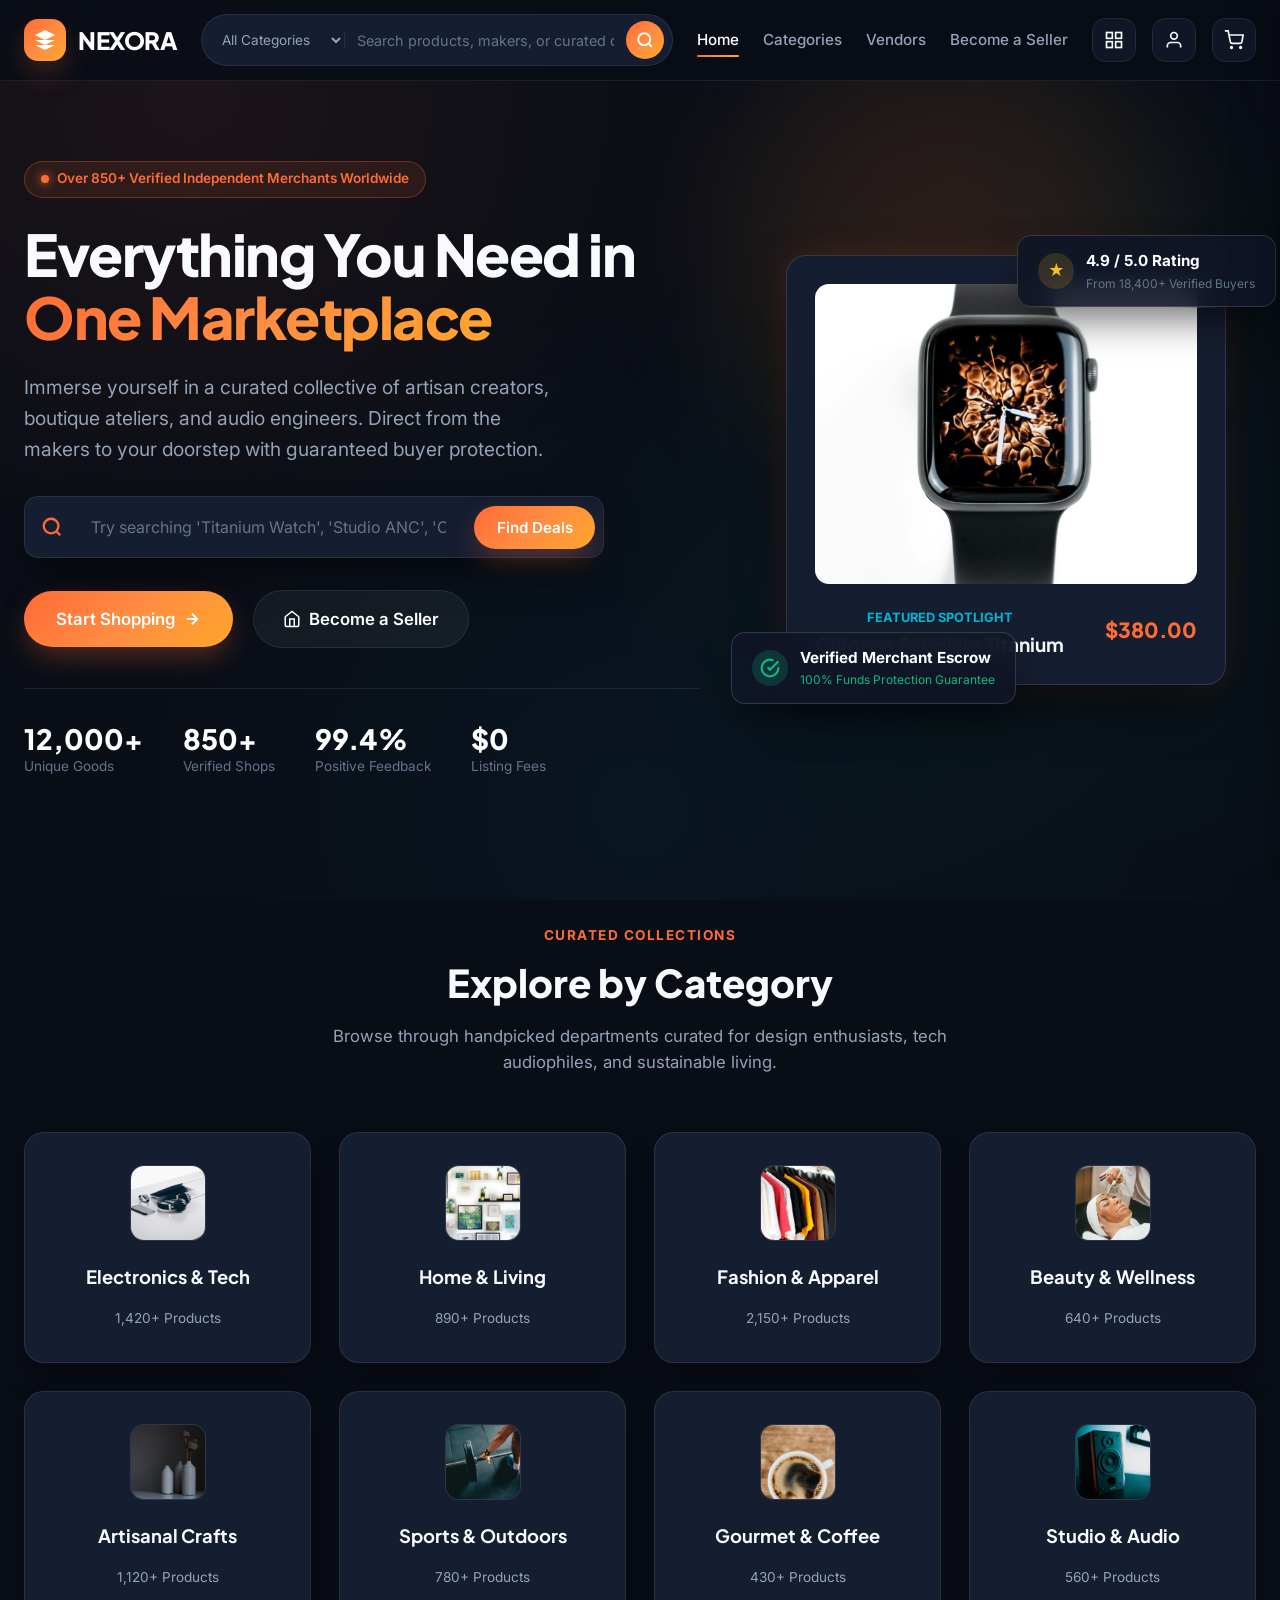
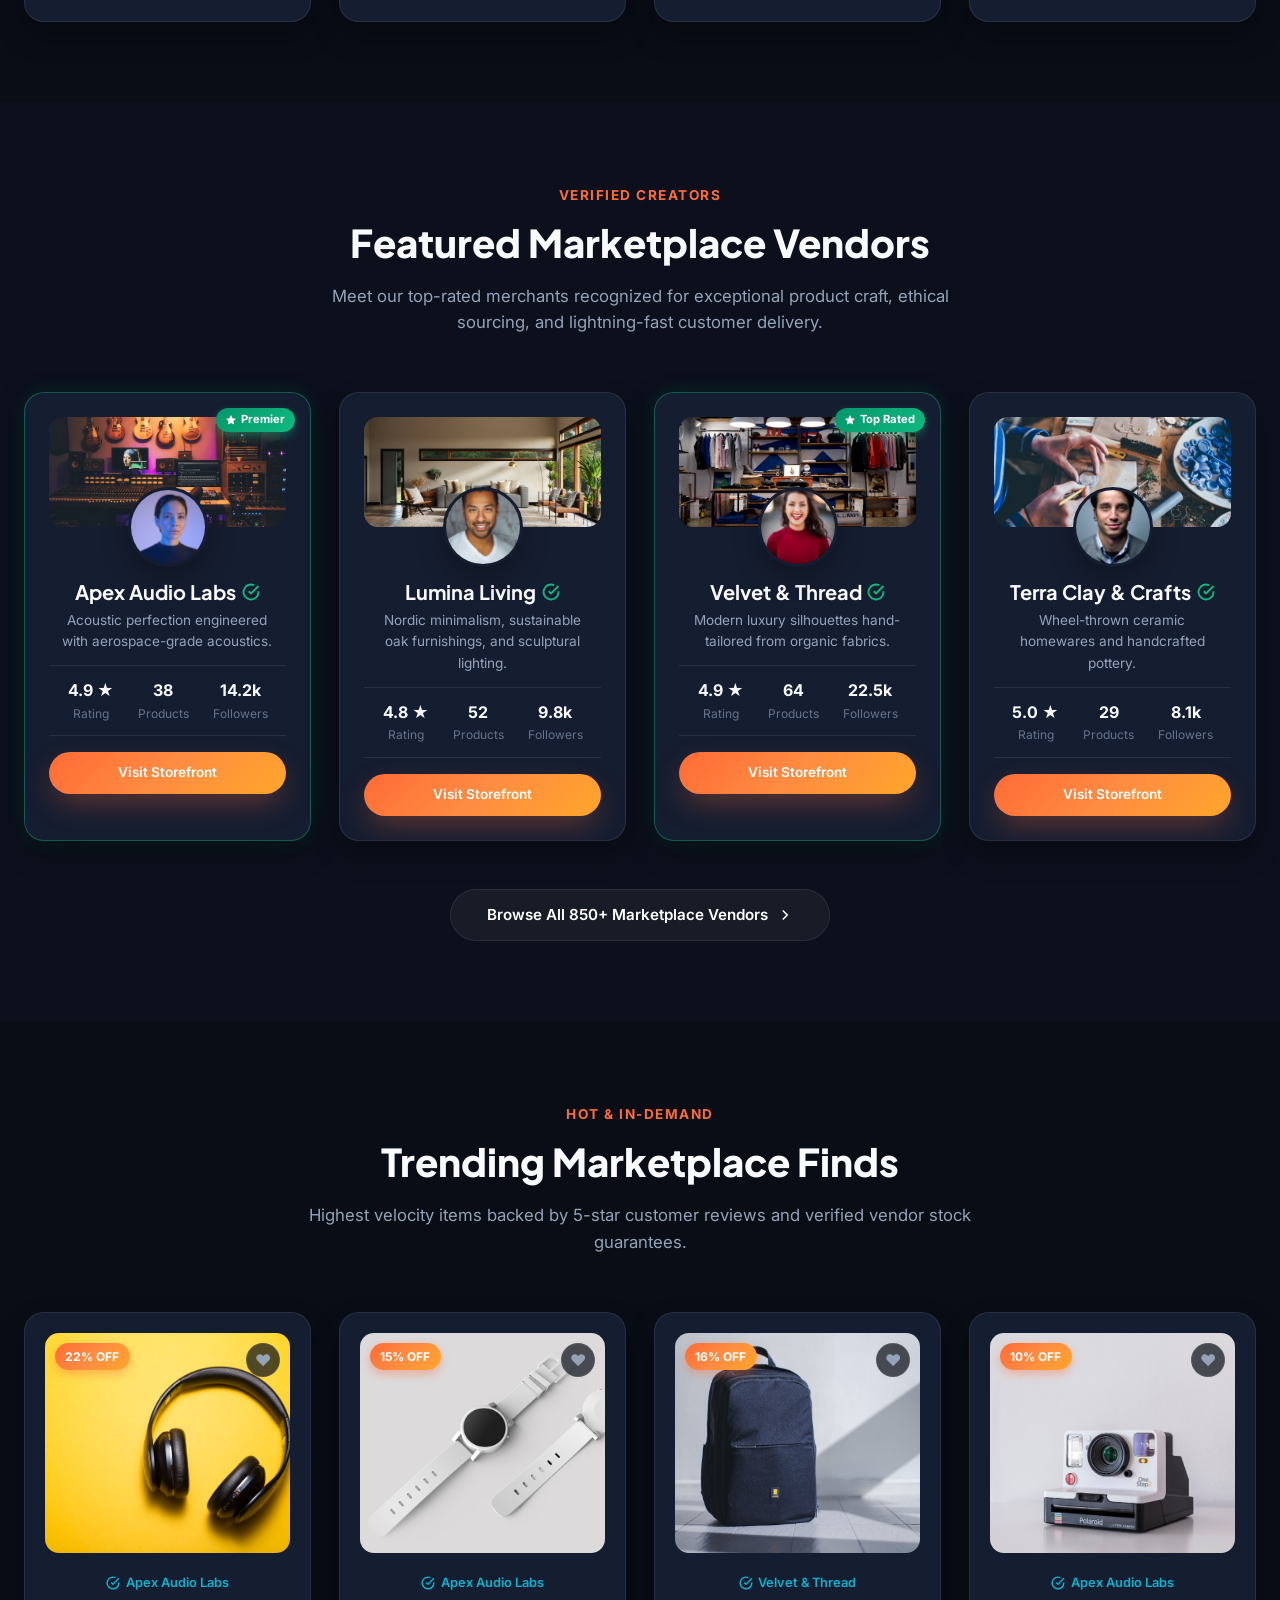
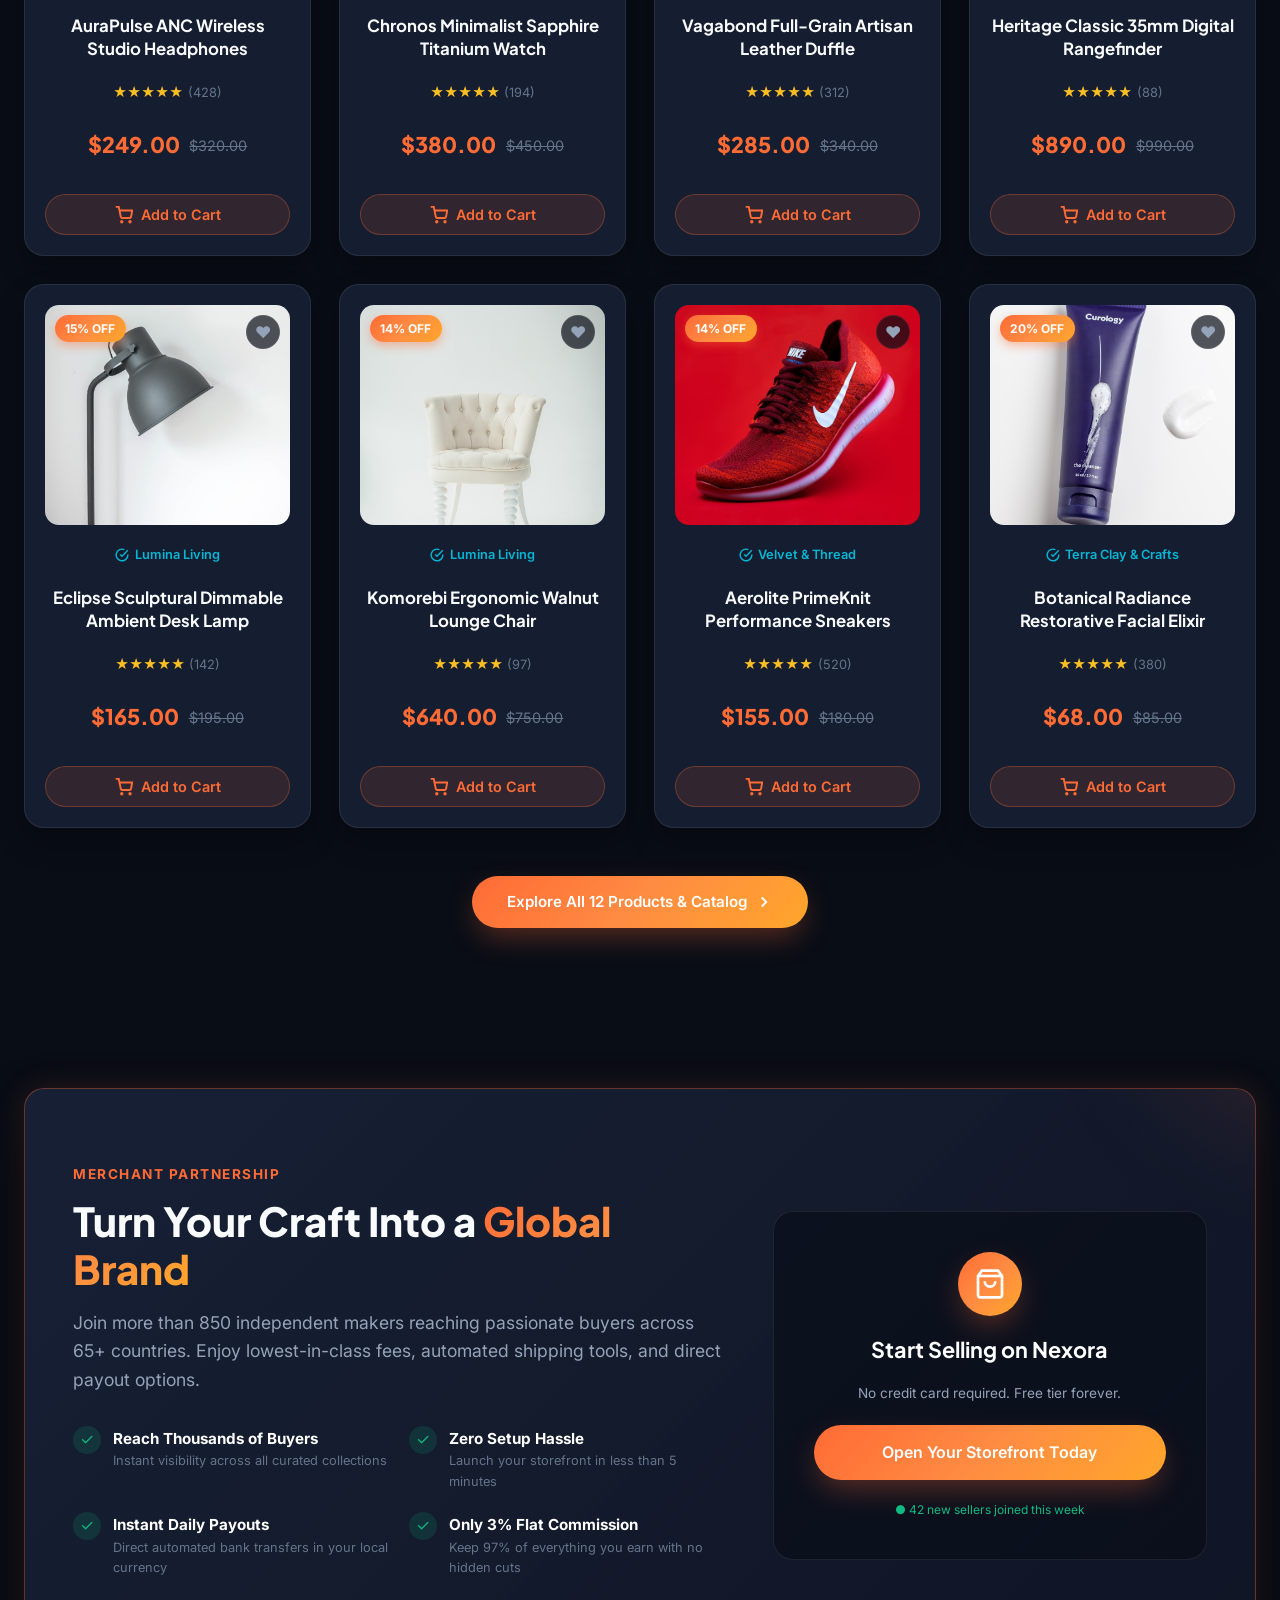
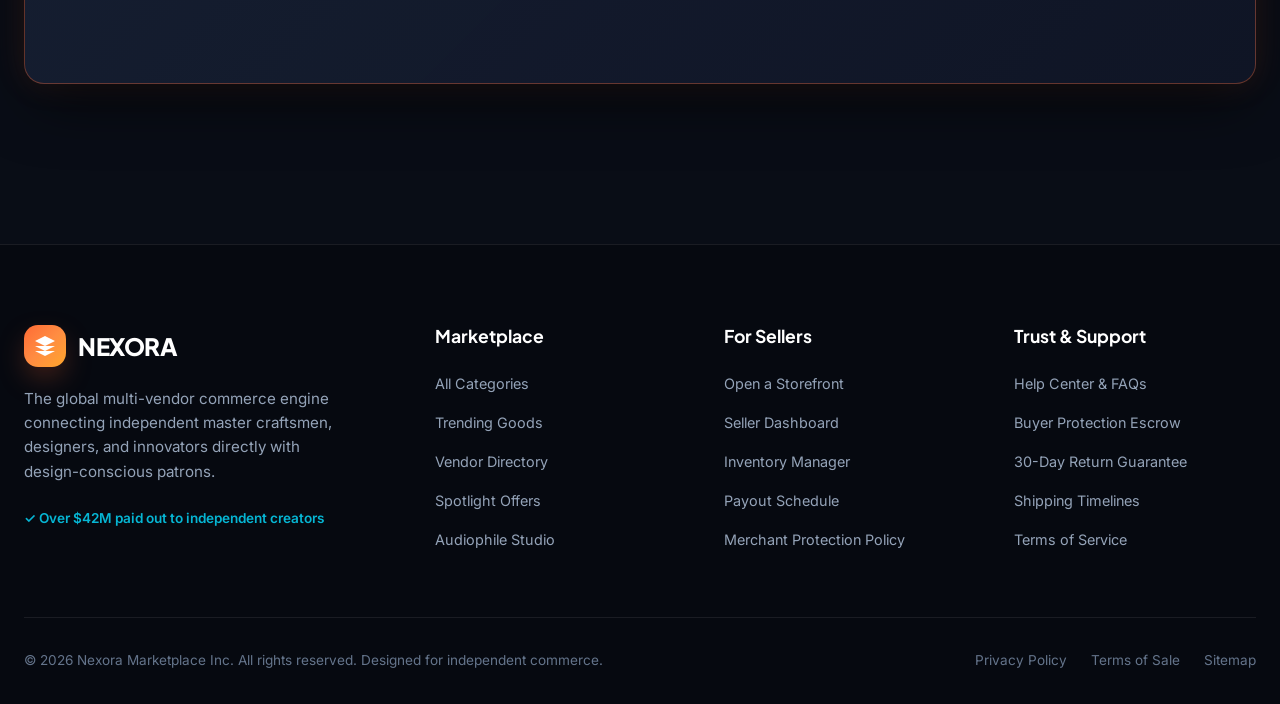
==== index.html @ 229d9e25 "Initial commit" ====
<!DOCTYPE html>
<html lang="en">
<head>
  <meta charset="UTF-8">
  <meta name="viewport" content="width=device-width, initial-scale=1.0">
  <title>Nexora — The Curated Multi-Vendor Marketplace for Global Makers</title>
  <meta name="description" content="Discover thousands of handcrafted artisan products, precision audio gear, designer fashion, and sustainable home decor from top-tier independent creators on Nexora.">
  <meta name="keywords" content="multi-vendor marketplace, artisan goods, boutique creators, shop independent makers, global marketplace">
  <link rel="stylesheet" href="css/main.css">
  <link rel="icon" type="image/svg+xml" href="data:image/svg+xml,<svg xmlns='http://www.w3.org/2000/svg' viewBox='0 0 24 24' fill='%23FF6B35'><path d='M12 2L2 7l10 5 10-5-10-5zM2 17l10 5 10-5M2 12l10 5 10-5'/></svg>">
</head>
<body>

  <!-- ========================================================================
       Navigation Bar
       ======================================================================== -->
  <header class="navbar">
    <div class="container nav-container">
      <a href="index.html" class="brand-logo">
        <div class="brand-icon">
          <svg viewBox="0 0 24 24"><path d="M12 2L2 7l10 5 10-5-10-5zM2 17l10 5 10-5M2 12l10 5 10-5"/></svg>
        </div>
        <span>NEXORA</span>
      </a>

      <!-- Search Bar with Category Dropdown -->
      <form class="nav-search" id="navSearchForm">
        <select aria-label="Search category filter">
          <option value="all">All Categories</option>
          <option value="audio">Audio & Sound</option>
          <option value="electronics">Electronics</option>
          <option value="home">Home & Living</option>
          <option value="fashion">Fashion</option>
          <option value="beauty">Beauty</option>
        </select>
        <input type="text" placeholder="Search products, makers, or curated collections..." aria-label="Search products">
        <button type="submit" class="search-btn" aria-label="Submit search">
          <svg width="18" height="18" viewBox="0 0 24 24" fill="none" stroke="currentColor" stroke-width="2.5"><circle cx="11" cy="11" r="8"></circle><line x1="21" y1="21" x2="16.65" y2="16.65"></line></svg>
        </button>
      </form>

      <!-- Desktop Navigation Links -->
      <nav aria-label="Main Navigation">
        <ul class="nav-links">
          <li><a href="index.html" class="nav-link active">Home</a></li>
          <li><a href="categories.html" class="nav-link">Categories</a></li>
          <li><a href="vendors.html" class="nav-link">Vendors</a></li>
          <li><a href="auth.html?role=vendor" class="nav-link">Become a Seller</a></li>
        </ul>
      </nav>

      <!-- Nav Actions -->
      <div class="nav-actions">
        <a href="dashboard.html" class="action-btn" title="Merchant Dashboard" aria-label="Merchant Dashboard">
          <svg width="20" height="20" viewBox="0 0 24 24" fill="none" stroke="currentColor" stroke-width="2"><rect x="3" y="3" width="7" height="7"></rect><rect x="14" y="3" width="7" height="7"></rect><rect x="14" y="14" width="7" height="7"></rect><rect x="3" y="14" width="7" height="7"></rect></svg>
        </a>

        <a href="auth.html" class="action-btn" title="Sign In / Account" aria-label="Account Login">
          <svg width="20" height="20" viewBox="0 0 24 24" fill="none" stroke="currentColor" stroke-width="2"><path d="M20 21v-2a4 4 0 0 0-4-4H8a4 4 0 0 0-4 4v2"></path><circle cx="12" cy="7" r="4"></circle></svg>
        </a>

        <button class="action-btn" onclick="toggleCartDrawer()" title="Shopping Cart" aria-label="View Shopping Cart">
          <svg width="20" height="20" viewBox="0 0 24 24" fill="none" stroke="currentColor" stroke-width="2"><circle cx="9" cy="21" r="1"></circle><circle cx="20" cy="21" r="1"></circle><path d="M1 1h4l2.68 13.39a2 2 0 0 0 2 1.61h9.72a2 2 0 0 0 2-1.61L23 6H6"></path></svg>
          <span class="badge-count cart-badge-count" style="display: none;">0</span>
        </button>

        <button class="mobile-menu-toggle" id="mobileToggle" aria-label="Open navigation menu">
          <svg width="24" height="24" viewBox="0 0 24 24" fill="none" stroke="currentColor" stroke-width="2"><line x1="3" y1="12" x2="21" y2="12"></line><line x1="3" y1="6" x2="21" y2="6"></line><line x1="3" y1="18" x2="21" y2="18"></line></svg>
        </button>
      </div>
    </div>
  </header>

  <!-- Mobile Drawer Menu -->
  <div id="mobileMenu" style="display:none; position: fixed; inset: 80px 0 0 0; background: rgba(9, 13, 22, 0.98); z-index: 99; padding: 2rem; flex-direction: column; gap: 1.5rem;">
    <a href="index.html" style="font-size: 1.25rem; font-weight: 700; color: white;">Home</a>
    <a href="categories.html" style="font-size: 1.25rem; font-weight: 700; color: var(--text-muted);">Categories</a>
    <a href="vendors.html" style="font-size: 1.25rem; font-weight: 700; color: var(--text-muted);">Vendors</a>
    <a href="dashboard.html" style="font-size: 1.25rem; font-weight: 700; color: var(--text-muted);">Vendor Dashboard</a>
    <a href="auth.html" class="btn-primary" style="text-align: center; margin-top: 1rem;">Sign In / Register</a>
  </div>

  <main>
    <!-- ========================================================================
         Section 1: Hero Section (Split Dynamic Layout, Layered Depth & Showcase)
         H1: "Everything You Need in One Marketplace"
         ======================================================================== -->
    <section class="hero-section">
      <div class="hero-backdrop-glow"></div>
      <div class="container hero-grid">
        <!-- Left Content -->
        <div class="hero-text-col">
          <div class="hero-badge-pill">
            <span class="pulse-dot"></span>
            <span>Over 850+ Verified Independent Merchants Worldwide</span>
          </div>

          <h1 class="hero-title">
            Everything You Need in <span class="gradient-text">One Marketplace</span>
          </h1>

          <p class="hero-subtitle">
            Immerse yourself in a curated collective of artisan creators, boutique ateliers, and audio engineers. Direct from the makers to your doorstep with guaranteed buyer protection.
          </p>

          <!-- Interactive Hero Search Bar -->
          <div class="hero-search-container">
            <svg width="22" height="22" viewBox="0 0 24 24" fill="none" stroke="var(--accent-primary)" stroke-width="2.5" style="margin-left: 0.5rem;"><circle cx="11" cy="11" r="8"></circle><line x1="21" y1="21" x2="16.65" y2="16.65"></line></svg>
            <input type="text" class="hero-search-input" id="heroSearchInput" placeholder="Try searching 'Titanium Watch', 'Studio ANC', 'Ceramics'..." aria-label="Search Nexora Marketplace">
            <button class="btn-primary" onclick="window.location.href='categories.html?search=' + encodeURIComponent(document.getElementById('heroSearchInput').value)">
              Find Deals
            </button>
          </div>

          <!-- CTAs -->
          <div class="hero-cta-group">
            <a href="categories.html" class="btn-primary" style="padding: 0.9rem 2rem; font-size: 1.05rem;">
              <span>Start Shopping</span>
              <svg width="18" height="18" viewBox="0 0 24 24" fill="none" stroke="currentColor" stroke-width="2.5"><line x1="5" y1="12" x2="19" y2="12"></line><polyline points="12 5 19 12 12 19"></polyline></svg>
            </a>
            <a href="auth.html?role=vendor" class="btn-secondary" style="padding: 0.9rem 1.8rem; font-size: 1.05rem;">
              <svg width="18" height="18" viewBox="0 0 24 24" fill="none" stroke="currentColor" stroke-width="2"><path d="M3 9l9-7 9 7v11a2 2 0 0 1-2 2H5a2 2 0 0 1-2-2z"></path><polyline points="9 22 9 12 15 12 15 22"></polyline></svg>
              <span>Become a Seller</span>
            </a>
          </div>

          <!-- Hero Metrics Bar -->
          <div class="hero-stats-row">
            <div class="hero-stat-box">
              <h4>12,000+</h4>
              <p>Unique Goods</p>
            </div>
            <div class="hero-stat-box">
              <h4>850+</h4>
              <p>Verified Shops</p>
            </div>
            <div class="hero-stat-box">
              <h4>99.4%</h4>
              <p>Positive Feedback</p>
            </div>
            <div class="hero-stat-box">
              <h4>$0</h4>
              <p>Listing Fees</p>
            </div>
          </div>
        </div>

        <!-- Right Visual Showcase with Floating 3D Layered Cards -->
        <div class="hero-visual-col">
          <div class="hero-main-card tilt-card" onclick="window.location.href='product-details.html?id=aurapulse-pro'">
            <div class="hero-main-image">
              <img src="images/hero_showcase.jpg" alt="Featured premium consumer tech on Nexora" width="600" height="400">
            </div>
            <div style="display: flex; justify-content: space-between; align-items: center; width: 100%;">
              <div>
                <span style="font-size: 0.8rem; color: var(--trust-cyan); font-weight: 700; text-transform: uppercase;">Featured Spotlight</span>
                <h3 style="font-size: 1.2rem; margin-top: 2px;">Chronos Sapphire Titanium</h3>
              </div>
              <div style="font-size: 1.3rem; font-weight: 800; color: var(--accent-primary); font-family: var(--font-heading);">$380.00</div>
            </div>
          </div>

          <!-- Floating badge 1: Top Rating -->
          <div class="hero-floating-pill pill-rating">
            <div style="background: rgba(251, 191, 36, 0.15); width: 36px; height: 36px; border-radius: 50%; display: grid; place-items: center; color: #FBBF24;">
              ★
            </div>
            <div>
              <div style="font-weight: 700; font-size: 0.95rem; color: white;">4.9 / 5.0 Rating</div>
              <div style="font-size: 0.75rem; color: var(--text-dim);">From 18,400+ Verified Buyers</div>
            </div>
          </div>

          <!-- Floating badge 2: Verified Merchant -->
          <div class="hero-floating-pill pill-vendor">
            <div style="background: rgba(16, 185, 129, 0.2); width: 36px; height: 36px; border-radius: 50%; display: grid; place-items: center; color: var(--trust-emerald);">
              <svg width="20" height="20" viewBox="0 0 24 24" fill="none" stroke="currentColor" stroke-width="2.5"><path d="M22 11.08V12a10 10 0 1 1-5.93-9.14"></path><polyline points="22 4 12 14.01 9 11.01"></polyline></svg>
            </div>
            <div>
              <div style="font-weight: 700; font-size: 0.95rem; color: white;">Verified Merchant Escrow</div>
              <div style="font-size: 0.75rem; color: var(--trust-emerald);">100% Funds Protection Guarantee</div>
            </div>
          </div>
        </div>
      </div>
    </section>

    <!-- ========================================================================
         Section 2: Browse Categories (3D Tilt, Center-Aligned)
         ======================================================================== -->
    <section class="section-wrapper">
      <div class="container">
        <div class="section-header">
          <span class="section-tag">Curated Collections</span>
          <h2 class="section-title">Explore by Category</h2>
          <p class="section-desc">Browse through handpicked departments curated for design enthusiasts, tech audiophiles, and sustainable living.</p>
        </div>

        <div class="categories-grid">
          <!-- 1. Electronics -->
          <a href="categories.html?cat=electronics" class="tilt-card category-card">
            <div class="category-icon-box">
              <img src="images/cat_electronics.jpg" alt="Electronics & Smart Tech department" loading="lazy">
            </div>
            <h3 class="category-title">Electronics & Tech</h3>
            <p class="category-count">1,420+ Products</p>
          </a>

          <!-- 2. Home & Living -->
          <a href="categories.html?cat=home" class="tilt-card category-card">
            <div class="category-icon-box">
              <img src="images/cat_home.jpg" alt="Home & Living Decor department" loading="lazy">
            </div>
            <h3 class="category-title">Home & Living</h3>
            <p class="category-count">890+ Products</p>
          </a>

          <!-- 3. Fashion -->
          <a href="categories.html?cat=fashion" class="tilt-card category-card">
            <div class="category-icon-box">
              <img src="images/cat_fashion.jpg" alt="Luxury Fashion & Apparel department" loading="lazy">
            </div>
            <h3 class="category-title">Fashion & Apparel</h3>
            <p class="category-count">2,150+ Products</p>
          </a>

          <!-- 4. Beauty -->
          <a href="categories.html?cat=beauty" class="tilt-card category-card">
            <div class="category-icon-box">
              <img src="images/cat_beauty.jpg" alt="Clean Beauty & Skincare department" loading="lazy">
            </div>
            <h3 class="category-title">Beauty & Wellness</h3>
            <p class="category-count">640+ Products</p>
          </a>

          <!-- 5. Artisanal Crafts -->
          <a href="categories.html?cat=crafts" class="tilt-card category-card">
            <div class="category-icon-box">
              <img src="images/cat_crafts.jpg" alt="Artisanal Crafts & Pottery department" loading="lazy">
            </div>
            <h3 class="category-title">Artisanal Crafts</h3>
            <p class="category-count">1,120+ Products</p>
          </a>

          <!-- 6. Sports & Outdoors -->
          <a href="categories.html?cat=sports" class="tilt-card category-card">
            <div class="category-icon-box">
              <img src="images/cat_sports.jpg" alt="Active Gear & Outdoor Equipment department" loading="lazy">
            </div>
            <h3 class="category-title">Sports & Outdoors</h3>
            <p class="category-count">780+ Products</p>
          </a>

          <!-- 7. Gourmet Pantry -->
          <a href="categories.html?cat=gourmet" class="tilt-card category-card">
            <div class="category-icon-box">
              <img src="images/cat_gourmet.jpg" alt="Gourmet Pantry & Artisan Coffee department" loading="lazy">
            </div>
            <h3 class="category-title">Gourmet & Coffee</h3>
            <p class="category-count">430+ Products</p>
          </a>

          <!-- 8. Studio Audio -->
          <a href="categories.html?cat=audio" class="tilt-card category-card">
            <div class="category-icon-box">
              <img src="images/cat_audio.jpg" alt="Studio & Audiophile Sound gear" loading="lazy">
            </div>
            <h3 class="category-title">Studio & Audio</h3>
            <p class="category-count">560+ Products</p>
          </a>
        </div>
      </div>
    </section>

    <!-- ========================================================================
         Section 3: Featured Vendors (Top/Featured Vendor Cards with 3D Tilt)
         ======================================================================== -->
    <section class="section-wrapper" style="background: rgba(16, 22, 38, 0.4);">
      <div class="container">
        <div class="section-header">
          <span class="section-tag">Verified Creators</span>
          <h2 class="section-title">Featured Marketplace Vendors</h2>
          <p class="section-desc">Meet our top-rated merchants recognized for exceptional product craft, ethical sourcing, and lightning-fast customer delivery.</p>
        </div>

        <div class="vendors-grid">
          <!-- Vendor 1: Apex Audio Labs -->
          <div class="tilt-card vendor-card featured" onclick="window.location.href='vendor-store.html?vendor=apex-audio'">
            <div class="vendor-badge-featured">
              <svg width="12" height="12" viewBox="0 0 24 24" fill="currentColor"><path d="M12 2l3.09 6.26L22 9.27l-5 4.87 1.18 6.88L12 17.77l-6.18 3.25L7 14.14 2 9.27l6.91-1.01L12 2z"/></svg>
              <span>Premier</span>
            </div>
            <div class="vendor-cover-mini">
              <img src="images/vendor_banner_1.jpg" alt="Apex Audio Labs studio storefront" loading="lazy">
            </div>
            <div class="vendor-avatar-wrap">
              <img src="images/vendor_logo_1.jpg" alt="Apex Audio Labs merchant avatar" loading="lazy">
            </div>
            <h3 class="vendor-name">
              <span>Apex Audio Labs</span>
              <span class="verified-icon" title="Verified Merchant">
                <svg width="18" height="18" viewBox="0 0 24 24" fill="none" stroke="currentColor" stroke-width="2.5"><path d="M22 11.08V12a10 10 0 1 1-5.93-9.14"></path><polyline points="22 4 12 14.01 9 11.01"></polyline></svg>
              </span>
            </h3>
            <p class="vendor-tagline">Acoustic perfection engineered with aerospace-grade acoustics.</p>
            <div class="vendor-metrics-row">
              <div class="vendor-metric-item">
                <span class="vendor-metric-val">4.9 ★</span>
                <span class="vendor-metric-lbl">Rating</span>
              </div>
              <div class="vendor-metric-item">
                <span class="vendor-metric-val">38</span>
                <span class="vendor-metric-lbl">Products</span>
              </div>
              <div class="vendor-metric-item">
                <span class="vendor-metric-val">14.2k</span>
                <span class="vendor-metric-lbl">Followers</span>
              </div>
            </div>
            <a href="vendor-store.html?vendor=apex-audio" class="btn-primary" style="width: 100%; font-size: 0.85rem; padding: 0.65rem;">
              Visit Storefront
            </a>
          </div>

          <!-- Vendor 2: Lumina Living -->
          <div class="tilt-card vendor-card" onclick="window.location.href='vendor-store.html?vendor=lumina-living'">
            <div class="vendor-cover-mini">
              <img src="images/vendor_banner_2.jpg" alt="Lumina Living Studio storefront" loading="lazy">
            </div>
            <div class="vendor-avatar-wrap">
              <img src="images/vendor_logo_2.jpg" alt="Lumina Living merchant avatar" loading="lazy">
            </div>
            <h3 class="vendor-name">
              <span>Lumina Living</span>
              <span class="verified-icon" title="Verified Merchant">
                <svg width="18" height="18" viewBox="0 0 24 24" fill="none" stroke="currentColor" stroke-width="2.5"><path d="M22 11.08V12a10 10 0 1 1-5.93-9.14"></path><polyline points="22 4 12 14.01 9 11.01"></polyline></svg>
              </span>
            </h3>
            <p class="vendor-tagline">Nordic minimalism, sustainable oak furnishings, and sculptural lighting.</p>
            <div class="vendor-metrics-row">
              <div class="vendor-metric-item">
                <span class="vendor-metric-val">4.8 ★</span>
                <span class="vendor-metric-lbl">Rating</span>
              </div>
              <div class="vendor-metric-item">
                <span class="vendor-metric-val">52</span>
                <span class="vendor-metric-lbl">Products</span>
              </div>
              <div class="vendor-metric-item">
                <span class="vendor-metric-val">9.8k</span>
                <span class="vendor-metric-lbl">Followers</span>
              </div>
            </div>
            <a href="vendor-store.html?vendor=lumina-living" class="btn-primary" style="width: 100%; font-size: 0.85rem; padding: 0.65rem;">
              Visit Storefront
            </a>
          </div>

          <!-- Vendor 3: Velvet & Thread -->
          <div class="tilt-card vendor-card featured" onclick="window.location.href='vendor-store.html?vendor=velvet-thread'">
            <div class="vendor-badge-featured">
              <svg width="12" height="12" viewBox="0 0 24 24" fill="currentColor"><path d="M12 2l3.09 6.26L22 9.27l-5 4.87 1.18 6.88L12 17.77l-6.18 3.25L7 14.14 2 9.27l6.91-1.01L12 2z"/></svg>
              <span>Top Rated</span>
            </div>
            <div class="vendor-cover-mini">
              <img src="images/vendor_banner_3.jpg" alt="Velvet and Thread atelier storefront" loading="lazy">
            </div>
            <div class="vendor-avatar-wrap">
              <img src="images/vendor_logo_3.jpg" alt="Velvet and Thread merchant avatar" loading="lazy">
            </div>
            <h3 class="vendor-name">
              <span>Velvet & Thread</span>
              <span class="verified-icon" title="Verified Merchant">
                <svg width="18" height="18" viewBox="0 0 24 24" fill="none" stroke="currentColor" stroke-width="2.5"><path d="M22 11.08V12a10 10 0 1 1-5.93-9.14"></path><polyline points="22 4 12 14.01 9 11.01"></polyline></svg>
              </span>
            </h3>
            <p class="vendor-tagline">Modern luxury silhouettes hand-tailored from organic fabrics.</p>
            <div class="vendor-metrics-row">
              <div class="vendor-metric-item">
                <span class="vendor-metric-val">4.9 ★</span>
                <span class="vendor-metric-lbl">Rating</span>
              </div>
              <div class="vendor-metric-item">
                <span class="vendor-metric-val">64</span>
                <span class="vendor-metric-lbl">Products</span>
              </div>
              <div class="vendor-metric-item">
                <span class="vendor-metric-val">22.5k</span>
                <span class="vendor-metric-lbl">Followers</span>
              </div>
            </div>
            <a href="vendor-store.html?vendor=velvet-thread" class="btn-primary" style="width: 100%; font-size: 0.85rem; padding: 0.65rem;">
              Visit Storefront
            </a>
          </div>

          <!-- Vendor 4: Terra Clay & Crafts -->
          <div class="tilt-card vendor-card" onclick="window.location.href='vendor-store.html?vendor=terra-artisans'">
            <div class="vendor-cover-mini">
              <img src="images/vendor_banner_4.jpg" alt="Terra Clay and Crafts artisan workshop" loading="lazy">
            </div>
            <div class="vendor-avatar-wrap">
              <img src="images/vendor_logo_4.jpg" alt="Terra Clay and Crafts merchant avatar" loading="lazy">
            </div>
            <h3 class="vendor-name">
              <span>Terra Clay & Crafts</span>
              <span class="verified-icon" title="Verified Merchant">
                <svg width="18" height="18" viewBox="0 0 24 24" fill="none" stroke="currentColor" stroke-width="2.5"><path d="M22 11.08V12a10 10 0 1 1-5.93-9.14"></path><polyline points="22 4 12 14.01 9 11.01"></polyline></svg>
              </span>
            </h3>
            <p class="vendor-tagline">Wheel-thrown ceramic homewares and handcrafted pottery.</p>
            <div class="vendor-metrics-row">
              <div class="vendor-metric-item">
                <span class="vendor-metric-val">5.0 ★</span>
                <span class="vendor-metric-lbl">Rating</span>
              </div>
              <div class="vendor-metric-item">
                <span class="vendor-metric-val">29</span>
                <span class="vendor-metric-lbl">Products</span>
              </div>
              <div class="vendor-metric-item">
                <span class="vendor-metric-val">8.1k</span>
                <span class="vendor-metric-lbl">Followers</span>
              </div>
            </div>
            <a href="vendor-store.html?vendor=terra-artisans" class="btn-primary" style="width: 100%; font-size: 0.85rem; padding: 0.65rem;">
              Visit Storefront
            </a>
          </div>
        </div>

        <div style="text-align: center; margin-top: 3rem;">
          <a href="vendors.html" class="btn-secondary" style="padding: 0.8rem 2.2rem;">
            <span>Browse All 850+ Marketplace Vendors</span>
            <svg width="18" height="18" viewBox="0 0 24 24" fill="none" stroke="currentColor" stroke-width="2"><polyline points="9 18 15 12 9 6"></polyline></svg>
          </a>
        </div>
      </div>
    </section>

    <!-- ========================================================================
         Section 4: Trending Products (8 Products Grid, 3D Tilt, Instant Cart Add)
         ======================================================================== -->
    <section class="section-wrapper">
      <div class="container">
        <div class="section-header">
          <span class="section-tag">Hot & In-Demand</span>
          <h2 class="section-title">Trending Marketplace Finds</h2>
          <p class="section-desc">Highest velocity items backed by 5-star customer reviews and verified vendor stock guarantees.</p>
        </div>

        <div class="products-grid">
          <!-- 1. Headphones -->
          <div class="tilt-card product-card">
            <div class="product-thumb-wrap">
              <span class="discount-badge">22% OFF</span>
              <button class="wishlist-toggle" onclick="toggleWishlist('aurapulse-pro', this)" aria-label="Add to wishlist">♥</button>
              <a href="product-details.html?id=aurapulse-pro" style="width: 100%; height: 100%;">
                <img src="images/prod_headphones.jpg" alt="AuraPulse ANC Wireless Studio Headphones" loading="lazy">
              </a>
            </div>
            <a href="vendor-store.html?vendor=apex-audio" class="product-vendor-tag">
              <svg width="14" height="14" viewBox="0 0 24 24" fill="none" stroke="currentColor" stroke-width="2.5"><path d="M22 11.08V12a10 10 0 1 1-5.93-9.14"></path><polyline points="22 4 12 14.01 9 11.01"></polyline></svg>
              <span>Apex Audio Labs</span>
            </a>
            <h3 class="product-title">
              <a href="product-details.html?id=aurapulse-pro">AuraPulse ANC Wireless Studio Headphones</a>
            </h3>
            <div class="product-rating">
              <span>★★★★★</span>
              <span style="color: var(--text-dim); font-size: 0.8rem;">(428)</span>
            </div>
            <div class="product-pricing">
              <span class="current-price">$249.00</span>
              <span class="original-price">$320.00</span>
            </div>
            <button class="add-cart-btn" onclick="addToCart('aurapulse-pro', 1)">
              <svg width="18" height="18" viewBox="0 0 24 24" fill="none" stroke="currentColor" stroke-width="2.5"><circle cx="9" cy="21" r="1"></circle><circle cx="20" cy="21" r="1"></circle><path d="M1 1h4l2.68 13.39a2 2 0 0 0 2 1.61h9.72a2 2 0 0 0 2-1.61L23 6H6"></path></svg>
              <span>Add to Cart</span>
            </button>
          </div>

          <!-- 2. Watch -->
          <div class="tilt-card product-card">
            <div class="product-thumb-wrap">
              <span class="discount-badge">15% OFF</span>
              <button class="wishlist-toggle" onclick="toggleWishlist('chronos-sapphire', this)" aria-label="Add to wishlist">♥</button>
              <a href="product-details.html?id=chronos-sapphire" style="width: 100%; height: 100%;">
                <img src="images/prod_watch.jpg" alt="Chronos Minimalist Sapphire Titanium Watch" loading="lazy">
              </a>
            </div>
            <a href="vendor-store.html?vendor=apex-audio" class="product-vendor-tag">
              <svg width="14" height="14" viewBox="0 0 24 24" fill="none" stroke="currentColor" stroke-width="2.5"><path d="M22 11.08V12a10 10 0 1 1-5.93-9.14"></path><polyline points="22 4 12 14.01 9 11.01"></polyline></svg>
              <span>Apex Audio Labs</span>
            </a>
            <h3 class="product-title">
              <a href="product-details.html?id=chronos-sapphire">Chronos Minimalist Sapphire Titanium Watch</a>
            </h3>
            <div class="product-rating">
              <span>★★★★★</span>
              <span style="color: var(--text-dim); font-size: 0.8rem;">(194)</span>
            </div>
            <div class="product-pricing">
              <span class="current-price">$380.00</span>
              <span class="original-price">$450.00</span>
            </div>
            <button class="add-cart-btn" onclick="addToCart('chronos-sapphire', 1)">
              <svg width="18" height="18" viewBox="0 0 24 24" fill="none" stroke="currentColor" stroke-width="2.5"><circle cx="9" cy="21" r="1"></circle><circle cx="20" cy="21" r="1"></circle><path d="M1 1h4l2.68 13.39a2 2 0 0 0 2 1.61h9.72a2 2 0 0 0 2-1.61L23 6H6"></path></svg>
              <span>Add to Cart</span>
            </button>
          </div>

          <!-- 3. Leather Bag -->
          <div class="tilt-card product-card">
            <div class="product-thumb-wrap">
              <span class="discount-badge">16% OFF</span>
              <button class="wishlist-toggle" onclick="toggleWishlist('vagabond-duffle', this)" aria-label="Add to wishlist">♥</button>
              <a href="product-details.html?id=vagabond-duffle" style="width: 100%; height: 100%;">
                <img src="images/prod_bag.jpg" alt="Vagabond Full-Grain Artisan Leather Duffle" loading="lazy">
              </a>
            </div>
            <a href="vendor-store.html?vendor=velvet-thread" class="product-vendor-tag">
              <svg width="14" height="14" viewBox="0 0 24 24" fill="none" stroke="currentColor" stroke-width="2.5"><path d="M22 11.08V12a10 10 0 1 1-5.93-9.14"></path><polyline points="22 4 12 14.01 9 11.01"></polyline></svg>
              <span>Velvet & Thread</span>
            </a>
            <h3 class="product-title">
              <a href="product-details.html?id=vagabond-duffle">Vagabond Full-Grain Artisan Leather Duffle</a>
            </h3>
            <div class="product-rating">
              <span>★★★★★</span>
              <span style="color: var(--text-dim); font-size: 0.8rem;">(312)</span>
            </div>
            <div class="product-pricing">
              <span class="current-price">$285.00</span>
              <span class="original-price">$340.00</span>
            </div>
            <button class="add-cart-btn" onclick="addToCart('vagabond-duffle', 1)">
              <svg width="18" height="18" viewBox="0 0 24 24" fill="none" stroke="currentColor" stroke-width="2.5"><circle cx="9" cy="21" r="1"></circle><circle cx="20" cy="21" r="1"></circle><path d="M1 1h4l2.68 13.39a2 2 0 0 0 2 1.61h9.72a2 2 0 0 0 2-1.61L23 6H6"></path></svg>
              <span>Add to Cart</span>
            </button>
          </div>

          <!-- 4. Camera -->
          <div class="tilt-card product-card">
            <div class="product-thumb-wrap">
              <span class="discount-badge">10% OFF</span>
              <button class="wishlist-toggle" onclick="toggleWishlist('lumix-rangefinder', this)" aria-label="Add to wishlist">♥</button>
              <a href="product-details.html?id=lumix-rangefinder" style="width: 100%; height: 100%;">
                <img src="images/prod_camera.jpg" alt="Heritage Classic 35mm Digital Rangefinder Camera" loading="lazy">
              </a>
            </div>
            <a href="vendor-store.html?vendor=apex-audio" class="product-vendor-tag">
              <svg width="14" height="14" viewBox="0 0 24 24" fill="none" stroke="currentColor" stroke-width="2.5"><path d="M22 11.08V12a10 10 0 1 1-5.93-9.14"></path><polyline points="22 4 12 14.01 9 11.01"></polyline></svg>
              <span>Apex Audio Labs</span>
            </a>
            <h3 class="product-title">
              <a href="product-details.html?id=lumix-rangefinder">Heritage Classic 35mm Digital Rangefinder</a>
            </h3>
            <div class="product-rating">
              <span>★★★★★</span>
              <span style="color: var(--text-dim); font-size: 0.8rem;">(88)</span>
            </div>
            <div class="product-pricing">
              <span class="current-price">$890.00</span>
              <span class="original-price">$990.00</span>
            </div>
            <button class="add-cart-btn" onclick="addToCart('lumix-rangefinder', 1)">
              <svg width="18" height="18" viewBox="0 0 24 24" fill="none" stroke="currentColor" stroke-width="2.5"><circle cx="9" cy="21" r="1"></circle><circle cx="20" cy="21" r="1"></circle><path d="M1 1h4l2.68 13.39a2 2 0 0 0 2 1.61h9.72a2 2 0 0 0 2-1.61L23 6H6"></path></svg>
              <span>Add to Cart</span>
            </button>
          </div>

          <!-- 5. Sculptural Desk Lamp -->
          <div class="tilt-card product-card">
            <div class="product-thumb-wrap">
              <span class="discount-badge">15% OFF</span>
              <button class="wishlist-toggle" onclick="toggleWishlist('eclipse-lamp', this)" aria-label="Add to wishlist">♥</button>
              <a href="product-details.html?id=eclipse-lamp" style="width: 100%; height: 100%;">
                <img src="images/prod_lamp.jpg" alt="Eclipse Sculptural Dimmable Ambient Desk Lamp" loading="lazy">
              </a>
            </div>
            <a href="vendor-store.html?vendor=lumina-living" class="product-vendor-tag">
              <svg width="14" height="14" viewBox="0 0 24 24" fill="none" stroke="currentColor" stroke-width="2.5"><path d="M22 11.08V12a10 10 0 1 1-5.93-9.14"></path><polyline points="22 4 12 14.01 9 11.01"></polyline></svg>
              <span>Lumina Living</span>
            </a>
            <h3 class="product-title">
              <a href="product-details.html?id=eclipse-lamp">Eclipse Sculptural Dimmable Ambient Desk Lamp</a>
            </h3>
            <div class="product-rating">
              <span>★★★★★</span>
              <span style="color: var(--text-dim); font-size: 0.8rem;">(142)</span>
            </div>
            <div class="product-pricing">
              <span class="current-price">$165.00</span>
              <span class="original-price">$195.00</span>
            </div>
            <button class="add-cart-btn" onclick="addToCart('eclipse-lamp', 1)">
              <svg width="18" height="18" viewBox="0 0 24 24" fill="none" stroke="currentColor" stroke-width="2.5"><circle cx="9" cy="21" r="1"></circle><circle cx="20" cy="21" r="1"></circle><path d="M1 1h4l2.68 13.39a2 2 0 0 0 2 1.61h9.72a2 2 0 0 0 2-1.61L23 6H6"></path></svg>
              <span>Add to Cart</span>
            </button>
          </div>

          <!-- 6. Lounge Chair -->
          <div class="tilt-card product-card">
            <div class="product-thumb-wrap">
              <span class="discount-badge">14% OFF</span>
              <button class="wishlist-toggle" onclick="toggleWishlist('komorebi-chair', this)" aria-label="Add to wishlist">♥</button>
              <a href="product-details.html?id=komorebi-chair" style="width: 100%; height: 100%;">
                <img src="images/prod_chair.jpg" alt="Komorebi Mid-Century Ergonomic Walnut Lounge Chair" loading="lazy">
              </a>
            </div>
            <a href="vendor-store.html?vendor=lumina-living" class="product-vendor-tag">
              <svg width="14" height="14" viewBox="0 0 24 24" fill="none" stroke="currentColor" stroke-width="2.5"><path d="M22 11.08V12a10 10 0 1 1-5.93-9.14"></path><polyline points="22 4 12 14.01 9 11.01"></polyline></svg>
              <span>Lumina Living</span>
            </a>
            <h3 class="product-title">
              <a href="product-details.html?id=komorebi-chair">Komorebi Ergonomic Walnut Lounge Chair</a>
            </h3>
            <div class="product-rating">
              <span>★★★★★</span>
              <span style="color: var(--text-dim); font-size: 0.8rem;">(97)</span>
            </div>
            <div class="product-pricing">
              <span class="current-price">$640.00</span>
              <span class="original-price">$750.00</span>
            </div>
            <button class="add-cart-btn" onclick="addToCart('komorebi-chair', 1)">
              <svg width="18" height="18" viewBox="0 0 24 24" fill="none" stroke="currentColor" stroke-width="2.5"><circle cx="9" cy="21" r="1"></circle><circle cx="20" cy="21" r="1"></circle><path d="M1 1h4l2.68 13.39a2 2 0 0 0 2 1.61h9.72a2 2 0 0 0 2-1.61L23 6H6"></path></svg>
              <span>Add to Cart</span>
            </button>
          </div>

          <!-- 7. Sneakers -->
          <div class="tilt-card product-card">
            <div class="product-thumb-wrap">
              <span class="discount-badge">14% OFF</span>
              <button class="wishlist-toggle" onclick="toggleWishlist('aerolite-sneakers', this)" aria-label="Add to wishlist">♥</button>
              <a href="product-details.html?id=aerolite-sneakers" style="width: 100%; height: 100%;">
                <img src="images/prod_sneakers.jpg" alt="Aerolite PrimeKnit Performance Running Sneakers" loading="lazy">
              </a>
            </div>
            <a href="vendor-store.html?vendor=velvet-thread" class="product-vendor-tag">
              <svg width="14" height="14" viewBox="0 0 24 24" fill="none" stroke="currentColor" stroke-width="2.5"><path d="M22 11.08V12a10 10 0 1 1-5.93-9.14"></path><polyline points="22 4 12 14.01 9 11.01"></polyline></svg>
              <span>Velvet & Thread</span>
            </a>
            <h3 class="product-title">
              <a href="product-details.html?id=aerolite-sneakers">Aerolite PrimeKnit Performance Sneakers</a>
            </h3>
            <div class="product-rating">
              <span>★★★★★</span>
              <span style="color: var(--text-dim); font-size: 0.8rem;">(520)</span>
            </div>
            <div class="product-pricing">
              <span class="current-price">$155.00</span>
              <span class="original-price">$180.00</span>
            </div>
            <button class="add-cart-btn" onclick="addToCart('aerolite-sneakers', 1)">
              <svg width="18" height="18" viewBox="0 0 24 24" fill="none" stroke="currentColor" stroke-width="2.5"><circle cx="9" cy="21" r="1"></circle><circle cx="20" cy="21" r="1"></circle><path d="M1 1h4l2.68 13.39a2 2 0 0 0 2 1.61h9.72a2 2 0 0 0 2-1.61L23 6H6"></path></svg>
              <span>Add to Cart</span>
            </button>
          </div>

          <!-- 8. Skincare Serum -->
          <div class="tilt-card product-card">
            <div class="product-thumb-wrap">
              <span class="discount-badge">20% OFF</span>
              <button class="wishlist-toggle" onclick="toggleWishlist('radiance-elixir', this)" aria-label="Add to wishlist">♥</button>
              <a href="product-details.html?id=radiance-elixir" style="width: 100%; height: 100%;">
                <img src="images/prod_skincare.jpg" alt="Botanical Radiance Restorative Facial Elixir" loading="lazy">
              </a>
            </div>
            <a href="vendor-store.html?vendor=terra-artisans" class="product-vendor-tag">
              <svg width="14" height="14" viewBox="0 0 24 24" fill="none" stroke="currentColor" stroke-width="2.5"><path d="M22 11.08V12a10 10 0 1 1-5.93-9.14"></path><polyline points="22 4 12 14.01 9 11.01"></polyline></svg>
              <span>Terra Clay & Crafts</span>
            </a>
            <h3 class="product-title">
              <a href="product-details.html?id=radiance-elixir">Botanical Radiance Restorative Facial Elixir</a>
            </h3>
            <div class="product-rating">
              <span>★★★★★</span>
              <span style="color: var(--text-dim); font-size: 0.8rem;">(380)</span>
            </div>
            <div class="product-pricing">
              <span class="current-price">$68.00</span>
              <span class="original-price">$85.00</span>
            </div>
            <button class="add-cart-btn" onclick="addToCart('radiance-elixir', 1)">
              <svg width="18" height="18" viewBox="0 0 24 24" fill="none" stroke="currentColor" stroke-width="2.5"><circle cx="9" cy="21" r="1"></circle><circle cx="20" cy="21" r="1"></circle><path d="M1 1h4l2.68 13.39a2 2 0 0 0 2 1.61h9.72a2 2 0 0 0 2-1.61L23 6H6"></path></svg>
              <span>Add to Cart</span>
            </button>
          </div>
        </div>

        <div style="text-align: center; margin-top: 3rem;">
          <a href="categories.html" class="btn-primary" style="padding: 0.85rem 2.2rem;">
            <span>Explore All 12 Products & Catalog</span>
            <svg width="18" height="18" viewBox="0 0 24 24" fill="none" stroke="currentColor" stroke-width="2.5"><polyline points="9 18 15 12 9 6"></polyline></svg>
          </a>
        </div>
      </div>
    </section>

    <!-- ========================================================================
         Section 5: Become a Seller CTA (Bold, High-Contrast Commerce Action)
         ======================================================================== -->
    <section class="seller-cta-section">
      <div class="container">
        <div class="seller-cta-card">
          <div>
            <span style="display: inline-block; font-size: 0.85rem; font-weight: 700; text-transform: uppercase; color: var(--accent-primary); letter-spacing: 1.5px; margin-bottom: 0.75rem;">
              Merchant Partnership
            </span>
            <h2 style="font-size: 2.5rem; font-weight: 800; line-height: 1.2; margin-bottom: 1rem;">
              Turn Your Craft Into a <span style="background: var(--accent-gradient); -webkit-background-clip: text; background-clip: text; -webkit-text-fill-color: transparent;">Global Brand</span>
            </h2>
            <p style="color: var(--text-muted); font-size: 1.1rem; line-height: 1.6;">
              Join more than 850 independent makers reaching passionate buyers across 65+ countries. Enjoy lowest-in-class fees, automated shipping tools, and direct payout options.
            </p>

            <div class="seller-perks-list">
              <div class="perk-item">
                <div class="perk-icon">✓</div>
                <div>
                  <strong style="color: white; font-size: 0.95rem;">Reach Thousands of Buyers</strong>
                  <div style="font-size: 0.8rem; color: var(--text-dim);">Instant visibility across all curated collections</div>
                </div>
              </div>
              <div class="perk-item">
                <div class="perk-icon">✓</div>
                <div>
                  <strong style="color: white; font-size: 0.95rem;">Zero Setup Hassle</strong>
                  <div style="font-size: 0.8rem; color: var(--text-dim);">Launch your storefront in less than 5 minutes</div>
                </div>
              </div>
              <div class="perk-item">
                <div class="perk-icon">✓</div>
                <div>
                  <strong style="color: white; font-size: 0.95rem;">Instant Daily Payouts</strong>
                  <div style="font-size: 0.8rem; color: var(--text-dim);">Direct automated bank transfers in your local currency</div>
                </div>
              </div>
              <div class="perk-item">
                <div class="perk-icon">✓</div>
                <div>
                  <strong style="color: white; font-size: 0.95rem;">Only 3% Flat Commission</strong>
                  <div style="font-size: 0.8rem; color: var(--text-dim);">Keep 97% of everything you earn with no hidden cuts</div>
                </div>
              </div>
            </div>
          </div>

          <div style="display: flex; flex-direction: column; align-items: center; justify-content: center; gap: 1.25rem; background: rgba(9, 13, 22, 0.6); padding: 2.5rem; border-radius: var(--radius-lg); border: 1px solid var(--border-subtle); text-align: center;">
            <div style="width: 64px; height: 64px; border-radius: 50%; background: var(--accent-gradient); display: grid; place-items: center; box-shadow: var(--shadow-accent);">
              <svg width="32" height="32" viewBox="0 0 24 24" fill="none" stroke="white" stroke-width="2"><path d="M6 2L3 6v14a2 2 0 0 0 2 2h14a2 2 0 0 0 2-2V6l-3-4z"></path><line x1="3" y1="6" x2="21" y2="6"></line><path d="M16 10a4 4 0 0 1-8 0"></path></svg>
            </div>
            <h3 style="font-size: 1.35rem; color: white;">Start Selling on Nexora</h3>
            <p style="font-size: 0.85rem; color: var(--text-muted);">No credit card required. Free tier forever.</p>
            <a href="auth.html?role=vendor" class="btn-primary" style="width: 100%; padding: 0.9rem; font-size: 1rem;">
              Open Your Storefront Today
            </a>
            <span style="font-size: 0.75rem; color: var(--trust-emerald);">● 42 new sellers joined this week</span>
          </div>
        </div>
      </div>
    </section>
  </main>

  <!-- ========================================================================
       Global Cart Drawer & Backdrop
       ======================================================================== -->
  <div class="cart-backdrop" id="cartBackdrop"></div>
  <aside class="cart-drawer" id="cartDrawer" aria-label="Shopping Cart Drawer">
    <div class="cart-header">
      <div style="display: flex; align-items: center; gap: 0.6rem;">
        <svg width="22" height="22" viewBox="0 0 24 24" fill="none" stroke="var(--accent-primary)" stroke-width="2.5"><circle cx="9" cy="21" r="1"></circle><circle cx="20" cy="21" r="1"></circle><path d="M1 1h4l2.68 13.39a2 2 0 0 0 2 1.61h9.72a2 2 0 0 0 2-1.61L23 6H6"></path></svg>
        <h3 style="font-size: 1.25rem; font-weight: 700; color: white;">Your Shopping Cart</h3>
      </div>
      <button class="cart-close-btn" onclick="toggleCartDrawer()" aria-label="Close cart">✕</button>
    </div>

    <!-- Items List -->
    <div class="cart-items-list" id="cartItemsList">
      <!-- Populated via store.js -->
    </div>

    <!-- Footer Total & Checkout -->
    <div class="cart-footer">
      <div class="cart-total-row">
        <span>Cart Subtotal</span>
        <span id="cartSubtotal">$0.00</span>
      </div>
      <div class="cart-total-row">
        <span>Standard Insured Shipping</span>
        <span style="color: var(--trust-emerald);">Calculated at step</span>
      </div>
      <div class="cart-total-row grand-total">
        <span>Estimated Total</span>
        <span id="cartGrandTotal" style="color: var(--accent-primary);">$0.00</span>
      </div>
      <button class="btn-primary" style="width: 100%; padding: 0.95rem; font-size: 1.05rem;" onclick="showToast('Checkout Initialized', 'Simulating safe SSL encrypted multi-vendor checkout...', 'success')">
        Proceed to Secure Checkout
      </button>
      <div style="text-align: center; margin-top: 0.75rem; font-size: 0.75rem; color: var(--text-dim);">
        🔒 256-Bit Bank Grade SSL Encrypted Checkout
      </div>
    </div>
  </aside>

  <!-- ========================================================================
       Global Footer
       ======================================================================== -->
  <footer class="footer">
    <div class="container">
      <div class="footer-grid">
        <div class="footer-brand">
          <div class="brand-logo" style="margin-bottom: 1rem;">
            <div class="brand-icon">
              <svg viewBox="0 0 24 24"><path d="M12 2L2 7l10 5 10-5-10-5zM2 17l10 5 10-5M2 12l10 5 10-5"/></svg>
            </div>
            <span>NEXORA</span>
          </div>
          <p>The global multi-vendor commerce engine connecting independent master craftsmen, designers, and innovators directly with design-conscious patrons.</p>
          <div style="color: var(--trust-cyan); font-size: 0.85rem; font-weight: 600;">
            ✓ Over $42M paid out to independent creators
          </div>
        </div>

        <div>
          <h4 class="footer-title">Marketplace</h4>
          <ul class="footer-links">
            <li><a href="categories.html">All Categories</a></li>
            <li><a href="categories.html?sort=trending">Trending Goods</a></li>
            <li><a href="vendors.html">Vendor Directory</a></li>
            <li><a href="categories.html?deals=true">Spotlight Offers</a></li>
            <li><a href="categories.html?cat=audio">Audiophile Studio</a></li>
          </ul>
        </div>

        <div>
          <h4 class="footer-title">For Sellers</h4>
          <ul class="footer-links">
            <li><a href="auth.html?role=vendor">Open a Storefront</a></li>
            <li><a href="dashboard.html">Seller Dashboard</a></li>
            <li><a href="dashboard.html">Inventory Manager</a></li>
            <li><a href="dashboard.html">Payout Schedule</a></li>
            <li><a href="auth.html?role=vendor">Merchant Protection Policy</a></li>
          </ul>
        </div>

        <div>
          <h4 class="footer-title">Trust & Support</h4>
          <ul class="footer-links">
            <li><a href="#">Help Center & FAQs</a></li>
            <li><a href="#">Buyer Protection Escrow</a></li>
            <li><a href="#">30-Day Return Guarantee</a></li>
            <li><a href="#">Shipping Timelines</a></li>
            <li><a href="#">Terms of Service</a></li>
          </ul>
        </div>
      </div>

      <div class="footer-bottom">
        <div>© 2026 Nexora Marketplace Inc. All rights reserved. Designed for independent commerce.</div>
        <div style="display: flex; gap: 1.5rem;">
          <a href="#">Privacy Policy</a>
          <a href="#">Terms of Sale</a>
          <a href="sitemap.xml">Sitemap</a>
        </div>
      </div>
    </div>
  </footer>

  <!-- Scripts -->
  <script src="js/tilt.js"></script>
  <script src="js/store.js"></script>
  <script>
    // Mobile menu toggle
    const toggleBtn = document.getElementById('mobileToggle');
    const menuEl = document.getElementById('mobileMenu');
    toggleBtn?.addEventListener('click', () => {
      menuEl.style.display = menuEl.style.display === 'none' ? 'flex' : 'none';
    });
  </script>
</body>
</html>
---- css/main.css ----
/* ==========================================================================
   Nexora Multi-Vendor Marketplace — Core Design System
   ========================================================================== */

@import url('https://fonts.googleapis.com/css2?family=Plus+Jakarta+Sans:wght@400;500;600;700;800&family=Inter:wght@300;400;500;600;700&display=swap');

:root {
  /* Brand Palette */
  --bg-dark: #090D16;
  --bg-surface: #101626;
  --bg-card: #151D30;
  --bg-card-hover: #1B253D;
  --bg-glass: rgba(21, 29, 48, 0.85);
  --border-subtle: rgba(255, 255, 255, 0.08);
  --border-focus: rgba(255, 107, 53, 0.5);

  /* Primary Commerce Accent (Warm Solar Amber & Coral) */
  --accent-primary: #FF6B35;
  --accent-secondary: #FFA62B;
  --accent-gradient: linear-gradient(135deg, #FF6B35 0%, #FF8C42 50%, #FFA62B 100%);
  --accent-glow: rgba(255, 107, 53, 0.35);

  /* Trust & Vendor Signals */
  --trust-emerald: #10B981;
  --trust-emerald-glow: rgba(16, 185, 129, 0.3);
  --trust-cyan: #06B6D4;
  --badge-vendor: linear-gradient(135deg, #059669 0%, #10B981 100%);

  /* Neutrals & Typography */
  --text-main: #F8FAFC;
  --text-muted: #94A3B8;
  --text-dim: #64748B;
  --text-inverse: #090D16;

  /* Typography Stack */
  --font-heading: 'Plus Jakarta Sans', -apple-system, BlinkMacSystemFont, sans-serif;
  --font-body: 'Inter', -apple-system, BlinkMacSystemFont, sans-serif;

  /* Elevation & Shadows */
  --shadow-sm: 0 4px 12px rgba(0, 0, 0, 0.25);
  --shadow-md: 0 10px 30px -5px rgba(0, 0, 0, 0.4);
  --shadow-lg: 0 20px 40px -10px rgba(0, 0, 0, 0.6);
  --shadow-accent: 0 12px 30px -5px rgba(255, 107, 53, 0.35);
  --shadow-card: 0 14px 28px rgba(0, 0, 0, 0.3), 0 0 1px rgba(255, 255, 255, 0.1);

  /* Layout */
  --radius-sm: 8px;
  --radius-md: 14px;
  --radius-lg: 20px;
  --radius-full: 9999px;
  --transition-fast: 0.2s cubic-bezier(0.4, 0, 0.2, 1);
  --transition-normal: 0.3s cubic-bezier(0.4, 0, 0.2, 1);
  --transition-smooth: 0.5s cubic-bezier(0.16, 1, 0.3, 1);
}

/* Reset & Base Setup */
*, *::before, *::after {
  box-sizing: border-box;
  margin: 0;
  padding: 0;
}

html {
  scroll-behavior: smooth;
  color-scheme: dark;
}

body {
  background-color: var(--bg-dark);
  color: var(--text-main);
  font-family: var(--font-body);
  font-size: 16px;
  line-height: 1.6;
  min-height: 100vh;
  overflow-x: hidden;
  position: relative;
  background-image: 
    radial-gradient(circle at 15% 10%, rgba(255, 107, 53, 0.08) 0%, transparent 40%),
    radial-gradient(circle at 85% 60%, rgba(16, 185, 129, 0.06) 0%, transparent 40%),
    radial-gradient(circle at 50% 90%, rgba(6, 182, 212, 0.05) 0%, transparent 50%);
  background-attachment: fixed;
}

h1, h2, h3, h4, h5, h6 {
  font-family: var(--font-heading);
  font-weight: 700;
  line-height: 1.25;
  color: var(--text-main);
}

a {
  color: inherit;
  text-decoration: none;
  transition: color var(--transition-fast);
}

img {
  max-width: 100%;
  height: auto;
  display: block;
}

button, input, select, textarea {
  font-family: inherit;
  font-size: inherit;
}

/* Container */
.container {
  width: 100%;
  max-width: 1280px;
  margin: 0 auto;
  padding: 0 1.5rem;
}

/* ==========================================================================
   Navigation Bar
   ========================================================================== */
.navbar {
  position: sticky;
  top: 0;
  z-index: 100;
  background: rgba(9, 13, 22, 0.88);
  backdrop-filter: blur(16px);
  -webkit-backdrop-filter: blur(16px);
  border-bottom: 1px solid var(--border-subtle);
  transition: background var(--transition-normal);
}

.nav-container {
  display: flex;
  align-items: center;
  justify-content: space-between;
  height: 80px;
  gap: 1.5rem;
}

.brand-logo {
  display: flex;
  align-items: center;
  gap: 0.75rem;
  font-family: var(--font-heading);
  font-size: 1.5rem;
  font-weight: 800;
  letter-spacing: -0.5px;
  color: #FFFFFF;
}

.brand-icon {
  width: 42px;
  height: 42px;
  border-radius: var(--radius-md);
  background: var(--accent-gradient);
  display: grid;
  place-items: center;
  box-shadow: var(--shadow-accent);
  flex-shrink: 0;
}

.brand-icon svg {
  width: 24px;
  height: 24px;
  fill: #FFFFFF;
}

.nav-search {
  flex: 1;
  max-width: 520px;
  display: flex;
  align-items: center;
  background: var(--bg-card);
  border: 1px solid var(--border-subtle);
  border-radius: var(--radius-full);
  padding: 0.35rem 0.5rem 0.35rem 1rem;
  transition: border-color var(--transition-fast), box-shadow var(--transition-fast);
}

.nav-search:focus-within {
  border-color: var(--accent-primary);
  box-shadow: 0 0 0 3px var(--accent-glow);
}

.nav-search select {
  background: transparent;
  border: none;
  color: var(--text-muted);
  font-size: 0.85rem;
  padding-right: 0.75rem;
  border-right: 1px solid var(--border-subtle);
  outline: none;
  cursor: pointer;
}

.nav-search select option {
  background: var(--bg-card);
  color: var(--text-main);
}

.nav-search input {
  flex: 1;
  background: transparent;
  border: none;
  padding: 0.5rem 0.75rem;
  color: var(--text-main);
  outline: none;
  font-size: 0.9rem;
}

.nav-search input::placeholder {
  color: var(--text-dim);
}

.search-btn {
  background: var(--accent-gradient);
  border: none;
  width: 38px;
  height: 38px;
  border-radius: 50%;
  display: grid;
  place-items: center;
  cursor: pointer;
  color: white;
  transition: transform var(--transition-fast);
}

.search-btn:hover {
  transform: scale(1.05);
}

.nav-links {
  display: flex;
  align-items: center;
  gap: 1.5rem;
  list-style: none;
}

.nav-link {
  font-weight: 500;
  font-size: 0.95rem;
  color: var(--text-muted);
  position: relative;
  padding: 0.5rem 0;
}

.nav-link:hover, .nav-link.active {
  color: #FFFFFF;
}

.nav-link.active::after {
  content: '';
  position: absolute;
  bottom: 0;
  left: 0;
  right: 0;
  height: 2px;
  background: var(--accent-gradient);
  border-radius: var(--radius-full);
}

.nav-actions {
  display: flex;
  align-items: center;
  gap: 1rem;
}

.action-btn {
  background: var(--bg-surface);
  border: 1px solid var(--border-subtle);
  color: var(--text-main);
  width: 44px;
  height: 44px;
  border-radius: var(--radius-md);
  display: grid;
  place-items: center;
  position: relative;
  cursor: pointer;
  transition: all var(--transition-fast);
}

.action-btn:hover {
  background: var(--bg-card-hover);
  border-color: rgba(255, 255, 255, 0.2);
  transform: translateY(-2px);
}

.action-btn .badge-count {
  position: absolute;
  top: -5px;
  right: -5px;
  background: var(--accent-primary);
  color: white;
  font-size: 0.7rem;
  font-weight: 700;
  min-width: 20px;
  height: 20px;
  padding: 0 4px;
  border-radius: 10px;
  display: flex;
  align-items: center;
  justify-content: center;
  box-shadow: 0 2px 6px rgba(255, 107, 53, 0.5);
  transition: transform 0.2s cubic-bezier(0.175, 0.885, 0.32, 1.275);
}

.btn-primary {
  background: var(--accent-gradient);
  color: #FFFFFF;
  border: none;
  font-weight: 600;
  font-size: 0.95rem;
  padding: 0.75rem 1.4rem;
  border-radius: var(--radius-full);
  display: inline-flex;
  align-items: center;
  justify-content: center;
  gap: 0.5rem;
  cursor: pointer;
  box-shadow: var(--shadow-accent);
  transition: transform var(--transition-fast), box-shadow var(--transition-fast), filter var(--transition-fast);
}

.btn-primary:hover {
  transform: translateY(-2px);
  box-shadow: 0 16px 35px -5px rgba(255, 107, 53, 0.45);
  filter: brightness(1.05);
}

.btn-secondary {
  background: rgba(255, 255, 255, 0.05);
  color: #FFFFFF;
  border: 1px solid var(--border-subtle);
  font-weight: 600;
  font-size: 0.95rem;
  padding: 0.75rem 1.4rem;
  border-radius: var(--radius-full);
  display: inline-flex;
  align-items: center;
  justify-content: center;
  gap: 0.5rem;
  cursor: pointer;
  transition: all var(--transition-fast);
}

.btn-secondary:hover {
  background: rgba(255, 255, 255, 0.1);
  border-color: rgba(255, 255, 255, 0.25);
  transform: translateY(-2px);
}

.btn-emerald {
  background: var(--badge-vendor);
  color: #FFFFFF;
  border: none;
  font-weight: 600;
  font-size: 0.95rem;
  padding: 0.75rem 1.4rem;
  border-radius: var(--radius-full);
  display: inline-flex;
  align-items: center;
  justify-content: center;
  gap: 0.5rem;
  cursor: pointer;
  box-shadow: 0 8px 25px -4px var(--trust-emerald-glow);
  transition: all var(--transition-fast);
}

.btn-emerald:hover {
  transform: translateY(-2px);
  filter: brightness(1.08);
}

.mobile-menu-toggle {
  display: none;
  background: transparent;
  border: none;
  color: var(--text-main);
  font-size: 1.5rem;
  cursor: pointer;
}

/* ==========================================================================
   Cards Global Rules & 3D Tilt System
   Mandatory:
   1. Icons and text must be center-aligned in all card layouts across all breakpoints.
   2. 3D Tilt Card effect with mouse perspective transform and smooth glare.
   3. Marketplace animation (zoom, add to cart pulse, pulse glow).
   ========================================================================== */
.tilt-card {
  position: relative;
  background: var(--bg-card);
  border: 1px solid var(--border-subtle);
  border-radius: var(--radius-lg);
  padding: 1.5rem;
  display: flex;
  flex-direction: column;
  align-items: center;          /* Center-aligned icon & content */
  text-align: center;           /* Center-aligned text */
  box-shadow: var(--shadow-card);
  transition: transform 0.15s ease-out, box-shadow 0.2s ease-out, border-color 0.2s ease;
  transform-style: preserve-3d;
  will-change: transform;
  overflow: hidden;
  cursor: pointer;
}

.tilt-card:hover {
  border-color: rgba(255, 107, 53, 0.35);
  box-shadow: 0 22px 45px -10px rgba(0, 0, 0, 0.55), 0 0 25px rgba(255, 107, 53, 0.12);
}

/* Reflection glare overlay for 3D tilt */
.tilt-card::after {
  content: '';
  position: absolute;
  top: 0;
  left: 0;
  right: 0;
  bottom: 0;
  background: radial-gradient(circle at var(--glare-x, 50%) var(--glare-y, 50%), rgba(255, 255, 255, 0.14) 0%, transparent 60%);
  opacity: var(--glare-opacity, 0);
  pointer-events: none;
  transition: opacity 0.2s ease;
}

/* Center-aligned elements inside cards */
.tilt-card .card-icon,
.tilt-card .card-image-wrap,
.tilt-card .card-header,
.tilt-card .card-body,
.tilt-card .card-footer {
  display: flex;
  flex-direction: column;
  align-items: center;
  justify-content: center;
  text-align: center;
  width: 100%;
}

/* Category Card */
.category-card {
  padding: 2rem 1.25rem;
  gap: 1rem;
}

.category-icon-box {
  width: 76px;
  height: 76px;
  border-radius: var(--radius-md);
  background: rgba(255, 255, 255, 0.04);
  border: 1px solid var(--border-subtle);
  display: grid;
  place-items: center;
  margin-bottom: 0.5rem;
  overflow: hidden;
  transition: transform var(--transition-normal), border-color var(--transition-normal);
}

.category-card:hover .category-icon-box {
  transform: translateY(-6px) scale(1.08);
  border-color: var(--accent-primary);
  box-shadow: 0 10px 20px -5px var(--accent-glow);
}

.category-icon-box img {
  width: 100%;
  height: 100%;
  object-fit: cover;
  transition: transform var(--transition-normal);
}

.category-card:hover .category-icon-box img {
  transform: scale(1.12);
}

.category-title {
  font-size: 1.15rem;
  font-weight: 700;
  color: var(--text-main);
  margin-bottom: 0.25rem;
}

.category-count {
  font-size: 0.85rem;
  color: var(--text-muted);
}

/* Product Card */
.product-card {
  padding: 1.25rem;
  gap: 1rem;
  height: 100%;
}

.product-thumb-wrap {
  width: 100%;
  height: 220px;
  border-radius: var(--radius-md);
  overflow: hidden;
  position: relative;
  background: #0D1322;
  display: flex;
  align-items: center;
  justify-content: center;
}

.product-thumb-wrap img {
  width: 100%;
  height: 100%;
  object-fit: cover;
  transition: transform var(--transition-smooth);
}

.product-card:hover .product-thumb-wrap img {
  transform: scale(1.08);
}

.discount-badge {
  position: absolute;
  top: 10px;
  left: 10px;
  background: var(--accent-gradient);
  color: white;
  font-size: 0.75rem;
  font-weight: 700;
  padding: 0.25rem 0.65rem;
  border-radius: var(--radius-full);
  box-shadow: 0 4px 10px rgba(255, 107, 53, 0.4);
}

.wishlist-toggle {
  position: absolute;
  top: 10px;
  right: 10px;
  width: 34px;
  height: 34px;
  border-radius: 50%;
  background: rgba(9, 13, 22, 0.7);
  backdrop-filter: blur(8px);
  border: 1px solid var(--border-subtle);
  display: grid;
  place-items: center;
  color: var(--text-muted);
  cursor: pointer;
  transition: all var(--transition-fast);
}

.wishlist-toggle:hover {
  color: #EF4444;
  transform: scale(1.15);
}

.product-vendor-tag {
  display: inline-flex;
  align-items: center;
  gap: 0.35rem;
  font-size: 0.8rem;
  color: var(--trust-cyan);
  font-weight: 600;
  margin-top: 0.25rem;
}

.product-title {
  font-size: 1.05rem;
  font-weight: 700;
  line-height: 1.35;
  margin: 0.35rem 0;
  color: var(--text-main);
  display: -webkit-box;
  -webkit-line-clamp: 2;
  line-clamp: 2;
  -webkit-box-orient: vertical;
  overflow: hidden;
}

.product-rating {
  display: flex;
  align-items: center;
  justify-content: center;
  gap: 0.3rem;
  font-size: 0.85rem;
  color: #FBBF24;
  margin-bottom: 0.5rem;
}

.product-pricing {
  display: flex;
  align-items: center;
  justify-content: center;
  gap: 0.6rem;
  margin-bottom: 1rem;
}

.current-price {
  font-size: 1.35rem;
  font-weight: 800;
  color: var(--accent-primary);
  font-family: var(--font-heading);
}

.original-price {
  font-size: 0.9rem;
  color: var(--text-dim);
  text-decoration: line-through;
}

.add-cart-btn {
  width: 100%;
  background: rgba(255, 107, 53, 0.12);
  color: var(--accent-primary);
  border: 1px solid rgba(255, 107, 53, 0.3);
  padding: 0.65rem 1rem;
  border-radius: var(--radius-full);
  font-weight: 600;
  font-size: 0.9rem;
  display: flex;
  align-items: center;
  justify-content: center;
  gap: 0.5rem;
  cursor: pointer;
  transition: all var(--transition-fast);
}

.add-cart-btn:hover {
  background: var(--accent-gradient);
  color: #FFFFFF;
  border-color: transparent;
  box-shadow: 0 8px 20px rgba(255, 107, 53, 0.35);
  transform: translateY(-2px);
}

.add-cart-btn:active {
  transform: scale(0.96);
}

/* Vendor Card */
.vendor-card {
  padding: 1.5rem;
  position: relative;
  text-align: center;
  align-items: center;
}

.vendor-cover-mini {
  width: 100%;
  height: 110px;
  border-radius: var(--radius-md);
  overflow: hidden;
  margin-bottom: -40px;
}

.vendor-cover-mini img {
  width: 100%;
  height: 100%;
  object-fit: cover;
}

.vendor-avatar-wrap {
  position: relative;
  width: 80px;
  height: 80px;
  border-radius: 50%;
  border: 3px solid var(--bg-card);
  overflow: hidden;
  box-shadow: var(--shadow-md);
  margin-bottom: 0.75rem;
  background: #0F172A;
}

.vendor-avatar-wrap img {
  width: 100%;
  height: 100%;
  object-fit: cover;
}

.vendor-card.featured {
  border: 1px solid rgba(16, 185, 129, 0.4);
  box-shadow: 0 10px 30px -5px rgba(0, 0, 0, 0.5), 0 0 20px rgba(16, 185, 129, 0.15);
}

.vendor-badge-featured {
  position: absolute;
  top: 15px;
  right: 15px;
  background: var(--badge-vendor);
  color: white;
  font-size: 0.7rem;
  font-weight: 700;
  padding: 0.2rem 0.6rem;
  border-radius: var(--radius-full);
  display: flex;
  align-items: center;
  gap: 0.25rem;
  box-shadow: 0 4px 10px rgba(16, 185, 129, 0.4);
}

.vendor-name {
  font-size: 1.25rem;
  font-weight: 700;
  color: var(--text-main);
  display: flex;
  align-items: center;
  justify-content: center;
  gap: 0.35rem;
}

.verified-icon {
  color: var(--trust-emerald);
  display: inline-flex;
}

.vendor-tagline {
  font-size: 0.85rem;
  color: var(--text-muted);
  margin: 0.35rem 0 0.75rem 0;
  max-width: 90%;
}

.vendor-metrics-row {
  display: flex;
  align-items: center;
  justify-content: center;
  gap: 1.5rem;
  padding: 0.75rem 0;
  width: 100%;
  border-top: 1px solid var(--border-subtle);
  border-bottom: 1px solid var(--border-subtle);
  margin-bottom: 1rem;
}

.vendor-metric-item {
  display: flex;
  flex-direction: column;
  align-items: center;
}

.vendor-metric-val {
  font-weight: 700;
  font-size: 1rem;
  color: var(--text-main);
}

.vendor-metric-lbl {
  font-size: 0.75rem;
  color: var(--text-dim);
}

/* ==========================================================================
   Hero Section (Split Layout, Depth, Layering, Micro-Animations)
   ========================================================================== */
.hero-section {
  position: relative;
  padding: 5rem 0 4rem 0;
  overflow: hidden;
}

.hero-backdrop-glow {
  position: absolute;
  top: -15%;
  right: 5%;
  width: 550px;
  height: 550px;
  background: radial-gradient(circle, rgba(255, 107, 53, 0.16) 0%, rgba(255, 166, 43, 0.08) 50%, transparent 70%);
  filter: blur(60px);
  pointer-events: none;
  z-index: 0;
}

.hero-grid {
  display: grid;
  grid-template-columns: 1.15fr 0.85fr;
  align-items: center;
  gap: 3.5rem;
  position: relative;
  z-index: 1;
}

.hero-badge-pill {
  display: inline-flex;
  align-items: center;
  gap: 0.5rem;
  background: rgba(255, 107, 53, 0.1);
  border: 1px solid rgba(255, 107, 53, 0.3);
  padding: 0.4rem 1rem;
  border-radius: var(--radius-full);
  font-size: 0.85rem;
  font-weight: 600;
  color: var(--accent-primary);
  margin-bottom: 1.5rem;
  animation: floatSubtle 4s ease-in-out infinite;
}

.hero-badge-pill .pulse-dot {
  width: 8px;
  height: 8px;
  background: var(--accent-primary);
  border-radius: 50%;
  box-shadow: 0 0 10px var(--accent-primary);
}

.hero-title {
  font-size: 3.6rem;
  font-weight: 800;
  letter-spacing: -1.5px;
  line-height: 1.1;
  margin-bottom: 1.5rem;
}

.hero-title .gradient-text {
  background: var(--accent-gradient);
  -webkit-background-clip: text;
  background-clip: text;
  -webkit-text-fill-color: transparent;
}

.hero-subtitle {
  font-size: 1.2rem;
  color: var(--text-muted);
  line-height: 1.6;
  margin-bottom: 2rem;
  max-width: 540px;
}

.hero-search-container {
  background: var(--bg-card);
  border: 1px solid var(--border-subtle);
  border-radius: var(--radius-md);
  padding: 0.5rem;
  display: flex;
  align-items: center;
  gap: 0.75rem;
  box-shadow: var(--shadow-lg);
  margin-bottom: 2rem;
  max-width: 580px;
}

.hero-search-input {
  flex: 1;
  background: transparent;
  border: none;
  padding: 0.75rem 1rem;
  color: white;
  outline: none;
  font-size: 1rem;
}

.hero-search-input::placeholder {
  color: var(--text-dim);
}

.hero-cta-group {
  display: flex;
  align-items: center;
  gap: 1.25rem;
  margin-bottom: 2.5rem;
  flex-wrap: wrap;
}

.hero-stats-row {
  display: flex;
  align-items: center;
  gap: 2.5rem;
  border-top: 1px solid var(--border-subtle);
  padding-top: 2rem;
}

.hero-stat-box h4 {
  font-size: 1.75rem;
  font-weight: 800;
  color: #FFFFFF;
}

.hero-stat-box p {
  font-size: 0.85rem;
  color: var(--text-dim);
}

/* Floating Hero Collage & Layered Cards */
.hero-visual-col {
  position: relative;
  display: flex;
  justify-content: center;
  align-items: center;
}

.hero-main-card {
  position: relative;
  width: 100%;
  max-width: 440px;
  background: var(--bg-card);
  border: 1px solid rgba(255, 255, 255, 0.12);
  border-radius: var(--radius-lg);
  padding: 1.75rem;
  box-shadow: 0 25px 60px -15px rgba(0, 0, 0, 0.7), 0 0 35px rgba(255, 107, 53, 0.15);
  animation: floatMain 6s ease-in-out infinite;
}

.hero-main-image {
  width: 100%;
  height: 300px;
  border-radius: var(--radius-md);
  overflow: hidden;
  margin-bottom: 1.25rem;
  background: #0B111E;
}

.hero-main-image img {
  width: 100%;
  height: 100%;
  object-fit: cover;
}

.hero-floating-pill {
  position: absolute;
  background: rgba(16, 22, 38, 0.9);
  backdrop-filter: blur(12px);
  border: 1px solid rgba(255, 255, 255, 0.15);
  border-radius: var(--radius-md);
  padding: 0.85rem 1.25rem;
  display: flex;
  align-items: center;
  gap: 0.75rem;
  box-shadow: var(--shadow-lg);
}

.pill-rating {
  top: -20px;
  right: -20px;
  animation: floatReverse 5s ease-in-out infinite;
}

.pill-vendor {
  bottom: -20px;
  left: -25px;
  animation: floatMain 7s ease-in-out infinite 1s;
}

@keyframes floatMain {
  0%, 100% { transform: translateY(0px) rotate(0deg); }
  50% { transform: translateY(-12px) rotate(1deg); }
}

@keyframes floatReverse {
  0%, 100% { transform: translateY(0px) rotate(0deg); }
  50% { transform: translateY(12px) rotate(-1deg); }
}

@keyframes floatSubtle {
  0%, 100% { transform: translateY(0px); }
  50% { transform: translateY(-5px); }
}

/* ==========================================================================
   Section Headers & Utilities
   ========================================================================== */
.section-wrapper {
  padding: 5rem 0;
  position: relative;
}

.section-header {
  text-align: center;
  max-width: 680px;
  margin: 0 auto 3.5rem auto;
}

.section-tag {
  display: inline-block;
  font-size: 0.85rem;
  font-weight: 700;
  text-transform: uppercase;
  letter-spacing: 1.5px;
  color: var(--accent-primary);
  margin-bottom: 0.75rem;
}

.section-title {
  font-size: 2.4rem;
  font-weight: 800;
  margin-bottom: 1rem;
}

.section-desc {
  font-size: 1.05rem;
  color: var(--text-muted);
}

/* Grids */
.categories-grid {
  display: grid;
  grid-template-columns: repeat(4, 1fr);
  gap: 1.75rem;
}

.vendors-grid {
  display: grid;
  grid-template-columns: repeat(4, 1fr);
  gap: 1.75rem;
}

.products-grid {
  display: grid;
  grid-template-columns: repeat(4, 1fr);
  gap: 1.75rem;
}

/* ==========================================================================
   Become a Seller CTA Section
   ========================================================================== */
.seller-cta-section {
  padding: 5rem 0;
}

.seller-cta-card {
  background: linear-gradient(135deg, rgba(25, 34, 56, 0.9) 0%, rgba(16, 22, 38, 0.95) 100%);
  border: 1px solid rgba(255, 107, 53, 0.35);
  border-radius: var(--radius-lg);
  padding: 4.5rem 3rem;
  position: relative;
  overflow: hidden;
  box-shadow: 0 25px 60px -10px rgba(0, 0, 0, 0.6), 0 0 30px rgba(255, 107, 53, 0.15);
  display: grid;
  grid-template-columns: 1.2fr 0.8fr;
  align-items: center;
  gap: 3rem;
}

.seller-cta-card::before {
  content: '';
  position: absolute;
  top: -50%;
  right: -20%;
  width: 400px;
  height: 400px;
  background: radial-gradient(circle, rgba(255, 107, 53, 0.2) 0%, transparent 70%);
  filter: blur(50px);
  pointer-events: none;
}

.seller-perks-list {
  display: grid;
  grid-template-columns: 1fr 1fr;
  gap: 1.25rem;
  margin: 2rem 0;
}

.perk-item {
  display: flex;
  align-items: flex-start;
  gap: 0.75rem;
}

.perk-icon {
  width: 28px;
  height: 28px;
  border-radius: 50%;
  background: rgba(16, 185, 129, 0.15);
  color: var(--trust-emerald);
  display: grid;
  place-items: center;
  flex-shrink: 0;
}

/* ==========================================================================
   Cart Drawer (Global Component)
   ========================================================================== */
.cart-backdrop {
  position: fixed;
  top: 0;
  left: 0;
  right: 0;
  bottom: 0;
  background: rgba(0, 0, 0, 0.7);
  backdrop-filter: blur(8px);
  z-index: 200;
  opacity: 0;
  pointer-events: none;
  transition: opacity var(--transition-normal);
}

.cart-backdrop.open {
  opacity: 1;
  pointer-events: auto;
}

.cart-drawer {
  position: fixed;
  top: 0;
  right: -480px;
  width: 100%;
  max-width: 450px;
  height: 100vh;
  background: var(--bg-surface);
  border-left: 1px solid var(--border-subtle);
  z-index: 201;
  display: flex;
  flex-direction: column;
  box-shadow: -15px 0 45px rgba(0, 0, 0, 0.7);
  transition: right var(--transition-normal);
}

.cart-drawer.open {
  right: 0;
}

.cart-header {
  padding: 1.5rem;
  border-bottom: 1px solid var(--border-subtle);
  display: flex;
  align-items: center;
  justify-content: space-between;
}

.cart-close-btn {
  background: transparent;
  border: none;
  color: var(--text-muted);
  font-size: 1.5rem;
  cursor: pointer;
  width: 36px;
  height: 36px;
  border-radius: 50%;
  display: grid;
  place-items: center;
  transition: background var(--transition-fast);
}

.cart-close-btn:hover {
  background: var(--bg-card);
  color: white;
}

.cart-items-list {
  flex: 1;
  overflow-y: auto;
  padding: 1.5rem;
  display: flex;
  flex-direction: column;
  gap: 1.25rem;
}

.cart-item-card {
  display: flex;
  gap: 1rem;
  background: var(--bg-card);
  border: 1px solid var(--border-subtle);
  border-radius: var(--radius-md);
  padding: 1rem;
  align-items: center;
}

.cart-item-img {
  width: 70px;
  height: 70px;
  border-radius: var(--radius-sm);
  object-fit: cover;
  flex-shrink: 0;
  background: #0B101D;
}

.cart-item-details {
  flex: 1;
}

.cart-item-title {
  font-size: 0.95rem;
  font-weight: 700;
  color: var(--text-main);
  line-height: 1.3;
}

.cart-item-vendor {
  font-size: 0.75rem;
  color: var(--trust-cyan);
  margin-bottom: 0.4rem;
}

.cart-item-price {
  font-size: 1rem;
  font-weight: 700;
  color: var(--accent-primary);
}

.cart-item-qty {
  display: flex;
  align-items: center;
  gap: 0.5rem;
}

.qty-btn {
  width: 26px;
  height: 26px;
  border-radius: 6px;
  background: var(--bg-surface);
  border: 1px solid var(--border-subtle);
  color: white;
  cursor: pointer;
  display: grid;
  place-items: center;
  font-size: 0.9rem;
}

.cart-remove-btn {
  background: transparent;
  border: none;
  color: var(--text-dim);
  cursor: pointer;
  padding: 0.4rem;
  transition: color var(--transition-fast);
}

.cart-remove-btn:hover {
  color: #EF4444;
}

.cart-footer {
  padding: 1.5rem;
  border-top: 1px solid var(--border-subtle);
  background: var(--bg-card);
}

.cart-total-row {
  display: flex;
  justify-content: space-between;
  align-items: center;
  margin-bottom: 0.5rem;
  font-size: 0.95rem;
  color: var(--text-muted);
}

.cart-total-row.grand-total {
  font-size: 1.25rem;
  font-weight: 800;
  color: white;
  margin: 1rem 0;
  padding-top: 0.75rem;
  border-top: 1px solid var(--border-subtle);
}

/* ==========================================================================
   Toast Notification System
   ========================================================================== */
.toast-container {
  position: fixed;
  bottom: 25px;
  right: 25px;
  z-index: 300;
  display: flex;
  flex-direction: column;
  gap: 0.75rem;
  pointer-events: none;
}

.toast {
  background: var(--bg-card);
  border: 1px solid var(--border-subtle);
  border-left: 4px solid var(--accent-primary);
  border-radius: var(--radius-md);
  padding: 1rem 1.25rem;
  display: flex;
  align-items: center;
  gap: 0.85rem;
  box-shadow: var(--shadow-lg);
  color: var(--text-main);
  min-width: 300px;
  max-width: 400px;
  pointer-events: auto;
  animation: slideInToast 0.35s cubic-bezier(0.16, 1, 0.3, 1) forwards;
}

.toast.success {
  border-left-color: var(--trust-emerald);
}

.toast.info {
  border-left-color: var(--trust-cyan);
}

@keyframes slideInToast {
  from { transform: translateX(100%); opacity: 0; }
  to { transform: translateX(0); opacity: 1; }
}

@keyframes fadeOutToast {
  from { transform: translateX(0); opacity: 1; }
  to { transform: translateX(100%); opacity: 0; }
}

/* ==========================================================================
   Footer
   ========================================================================== */
.footer {
  background: #060910;
  border-top: 1px solid var(--border-subtle);
  padding: 5rem 0 2rem 0;
  margin-top: 5rem;
}

.footer-grid {
  display: grid;
  grid-template-columns: 1.5fr 1fr 1fr 1fr;
  gap: 3rem;
  margin-bottom: 4rem;
}

.footer-brand p {
  color: var(--text-muted);
  font-size: 0.95rem;
  margin: 1.25rem 0 1.5rem 0;
  max-width: 320px;
}

.footer-title {
  font-size: 1.1rem;
  font-weight: 700;
  color: white;
  margin-bottom: 1.5rem;
}

.footer-links {
  list-style: none;
  display: flex;
  flex-direction: column;
  gap: 0.85rem;
}

.footer-links a {
  color: var(--text-muted);
  font-size: 0.9rem;
  transition: color var(--transition-fast);
}

.footer-links a:hover {
  color: var(--accent-primary);
  transform: translateX(4px);
  display: inline-block;
}

.footer-bottom {
  display: flex;
  align-items: center;
  justify-content: space-between;
  border-top: 1px solid var(--border-subtle);
  padding-top: 2rem;
  font-size: 0.85rem;
  color: var(--text-dim);
}

/* ==========================================================================
   Responsive Breakpoints
   ========================================================================== */
@media (max-width: 1100px) {
  .categories-grid, .vendors-grid, .products-grid {
    grid-template-columns: repeat(3, 1fr);
  }
  .hero-title {
    font-size: 3rem;
  }
}

@media (max-width: 900px) {
  .hero-grid {
    grid-template-columns: 1fr;
    text-align: center;
  }
  .hero-subtitle, .hero-search-container {
    margin-left: auto;
    margin-right: auto;
  }
  .hero-cta-group {
    justify-content: center;
  }
  .hero-stats-row {
    justify-content: center;
  }
  .categories-grid, .vendors-grid, .products-grid {
    grid-template-columns: repeat(2, 1fr);
  }
  .seller-cta-card {
    grid-template-columns: 1fr;
    text-align: center;
  }
  .seller-perks-list {
    text-align: left;
  }
  .footer-grid {
    grid-template-columns: 1fr 1fr;
  }
}

@media (max-width: 680px) {
  .nav-search, .nav-links {
    display: none;
  }
  .mobile-menu-toggle {
    display: block;
  }
  .categories-grid, .vendors-grid, .products-grid {
    grid-template-columns: 1fr;
  }
  .hero-title {
    font-size: 2.25rem;
  }
  .footer-grid {
    grid-template-columns: 1fr;
  }
  .cart-drawer {
    max-width: 100%;
  }
  .footer-bottom {
    flex-direction: column;
    gap: 1rem;
    text-align: center;
  }
}
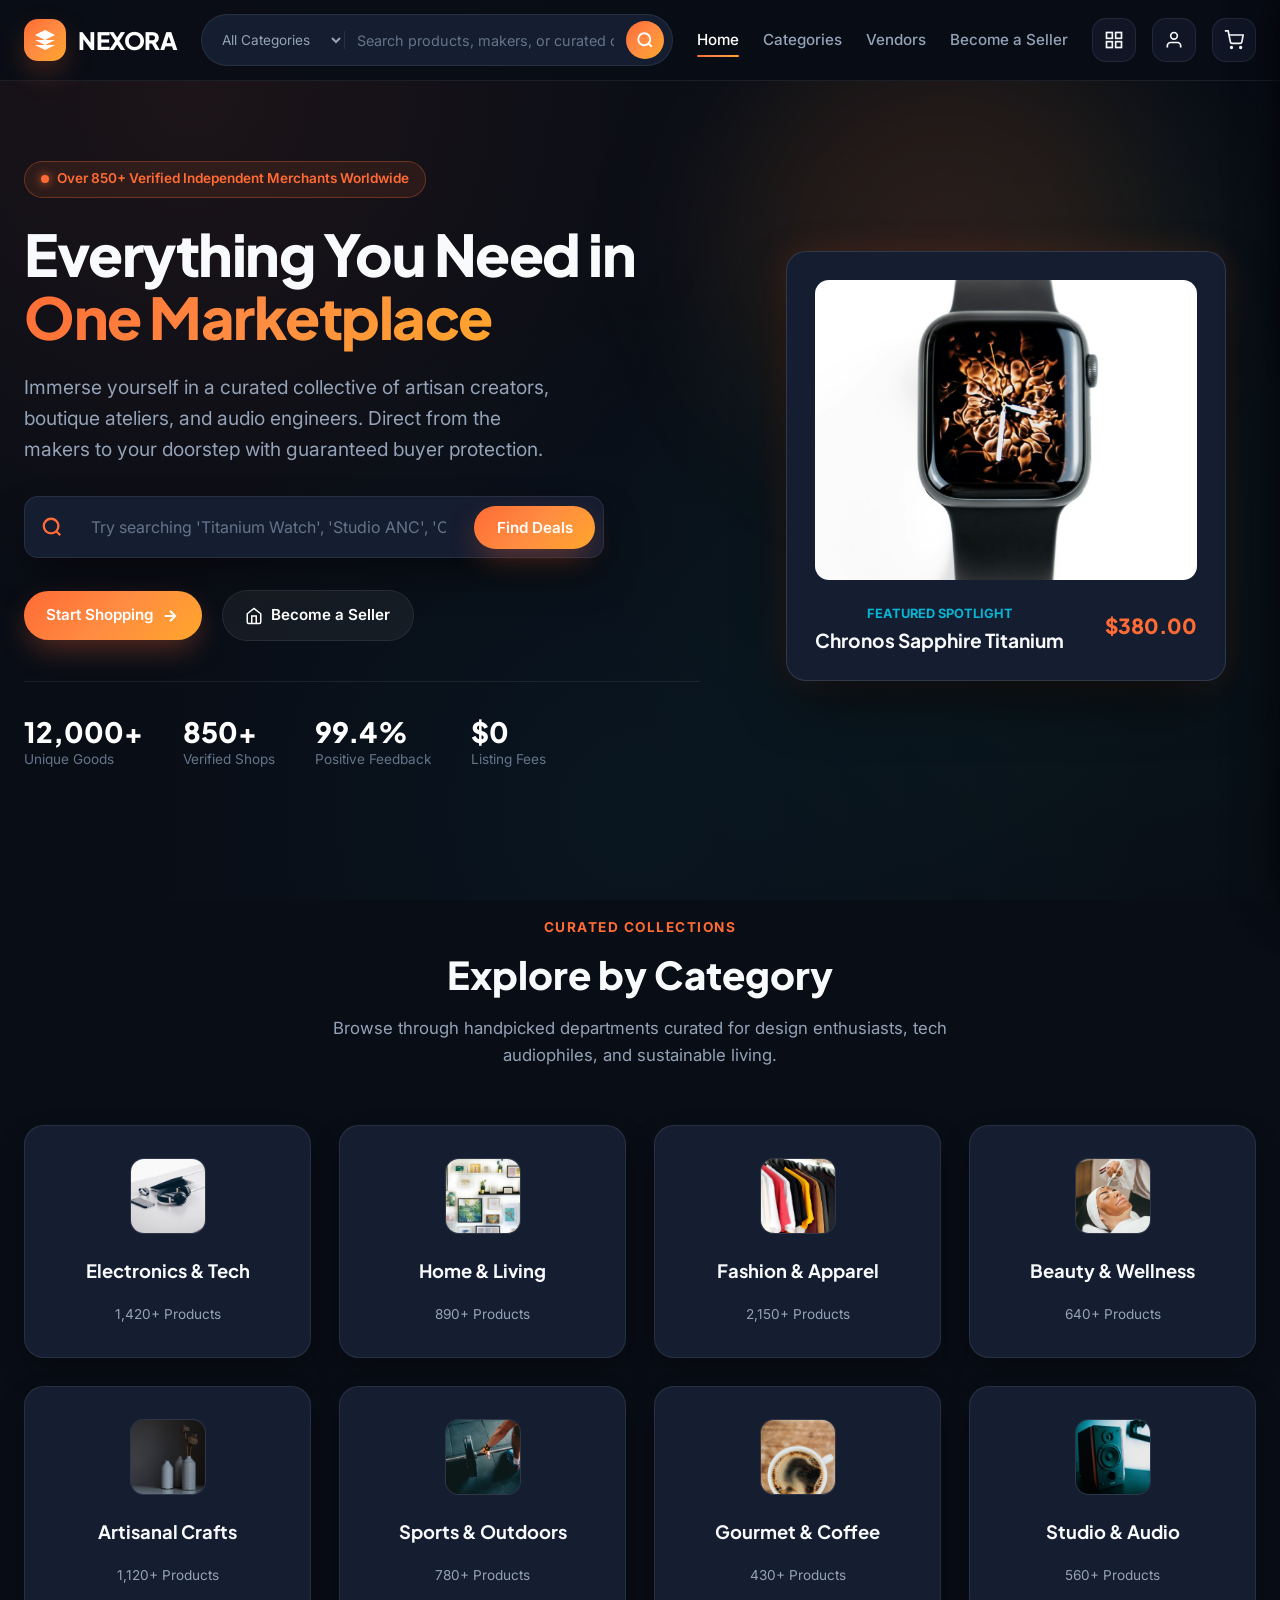
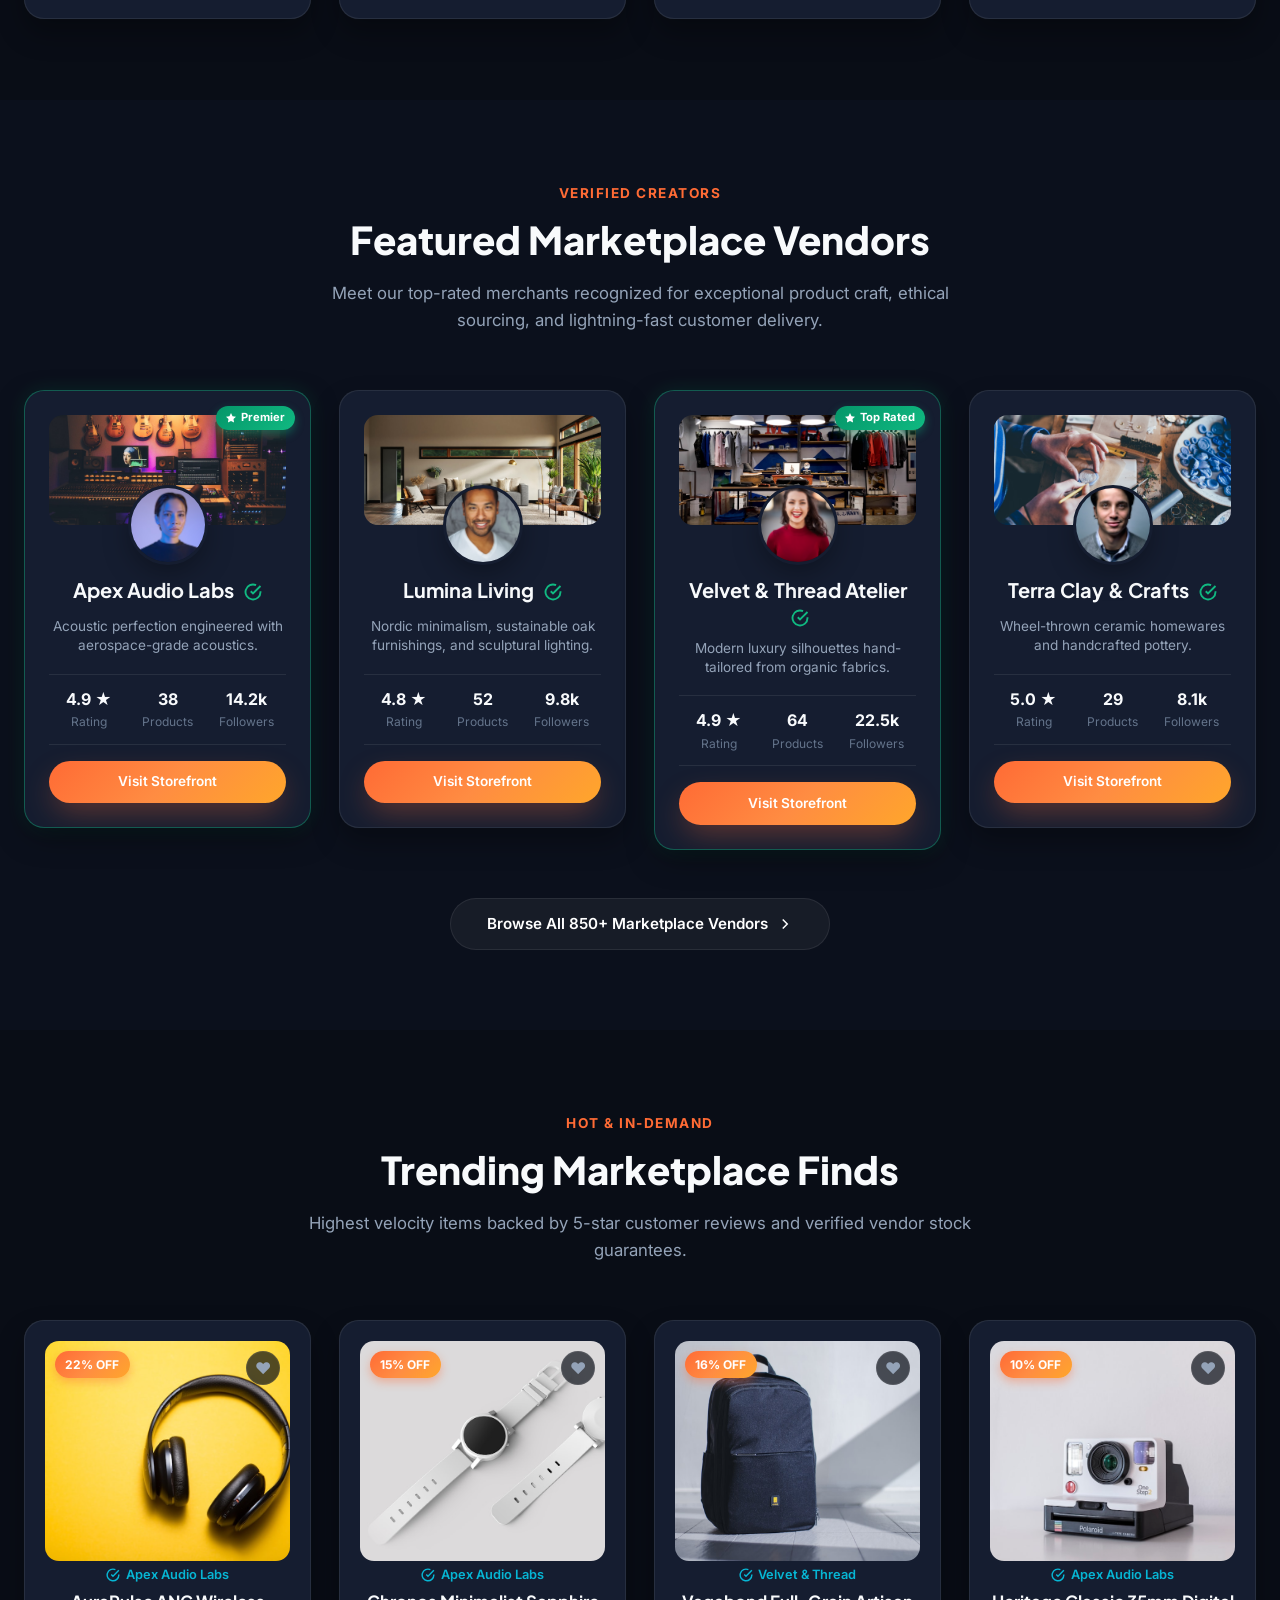
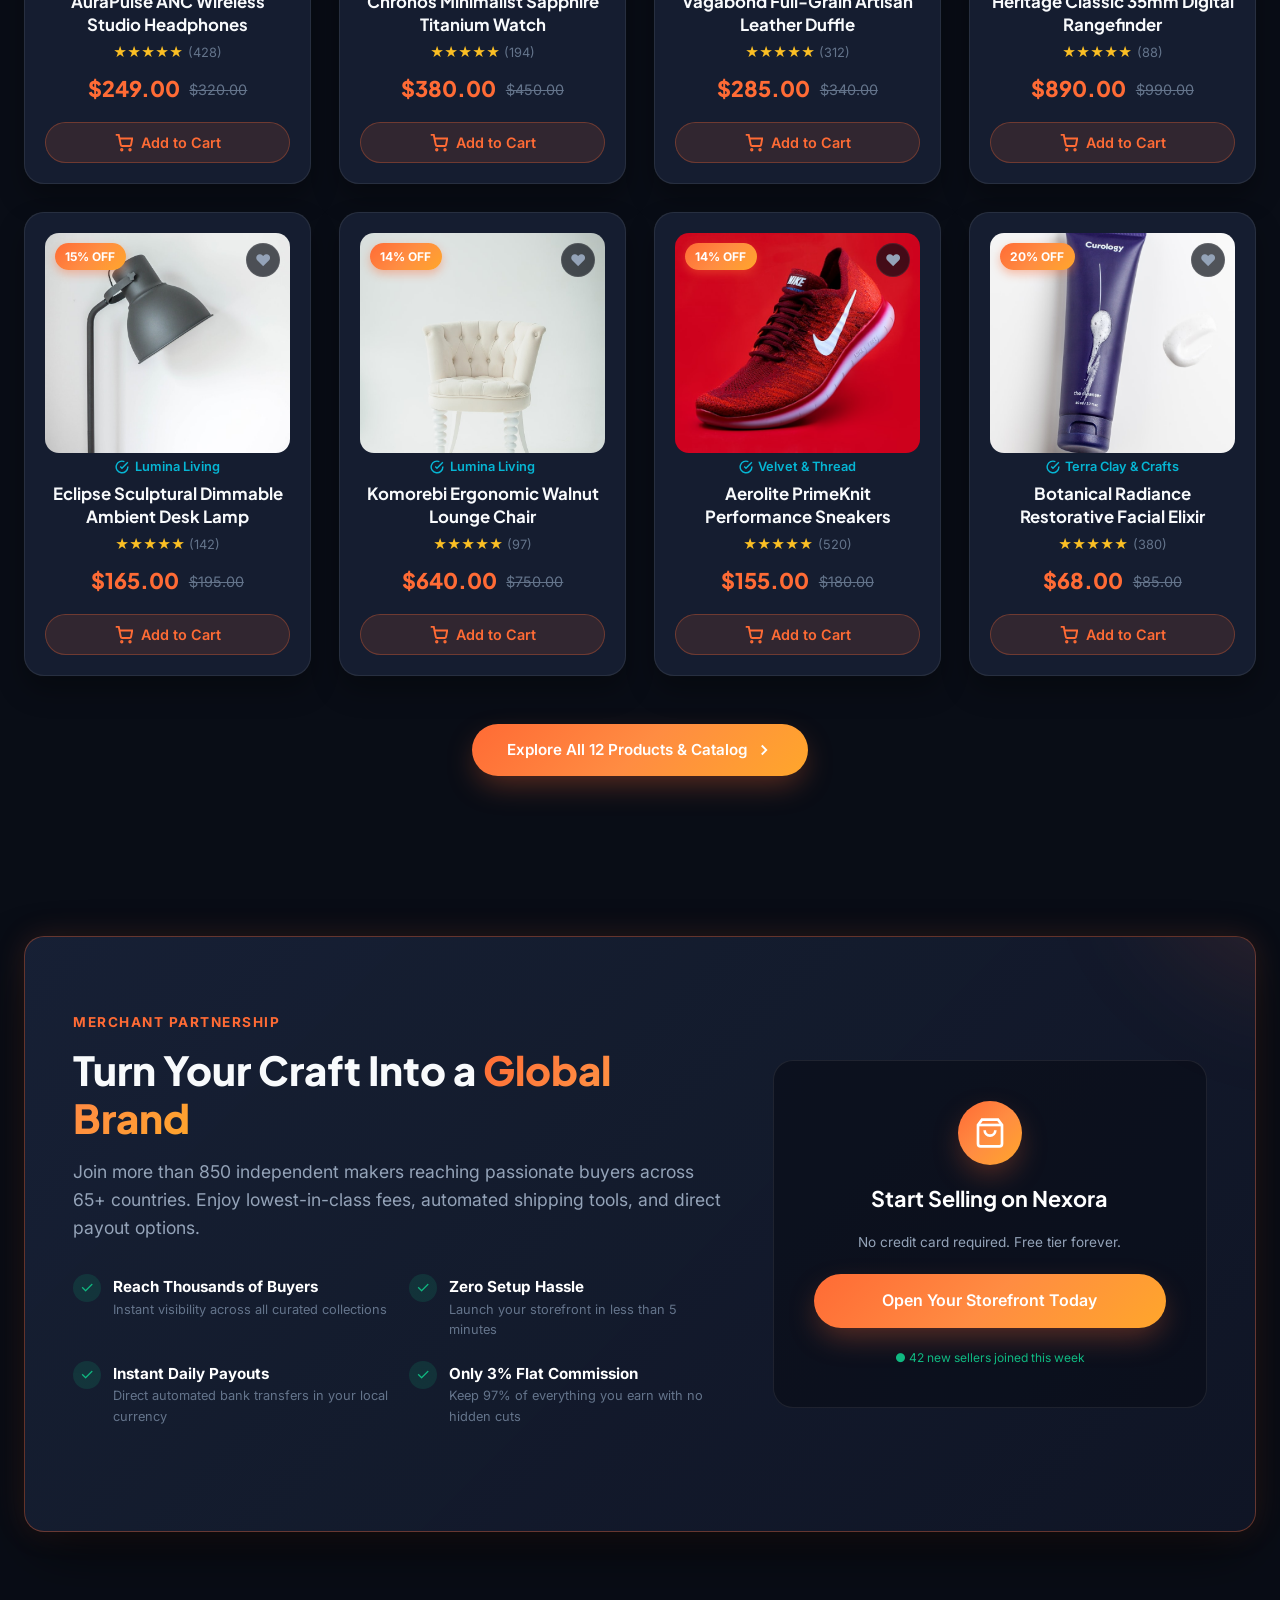
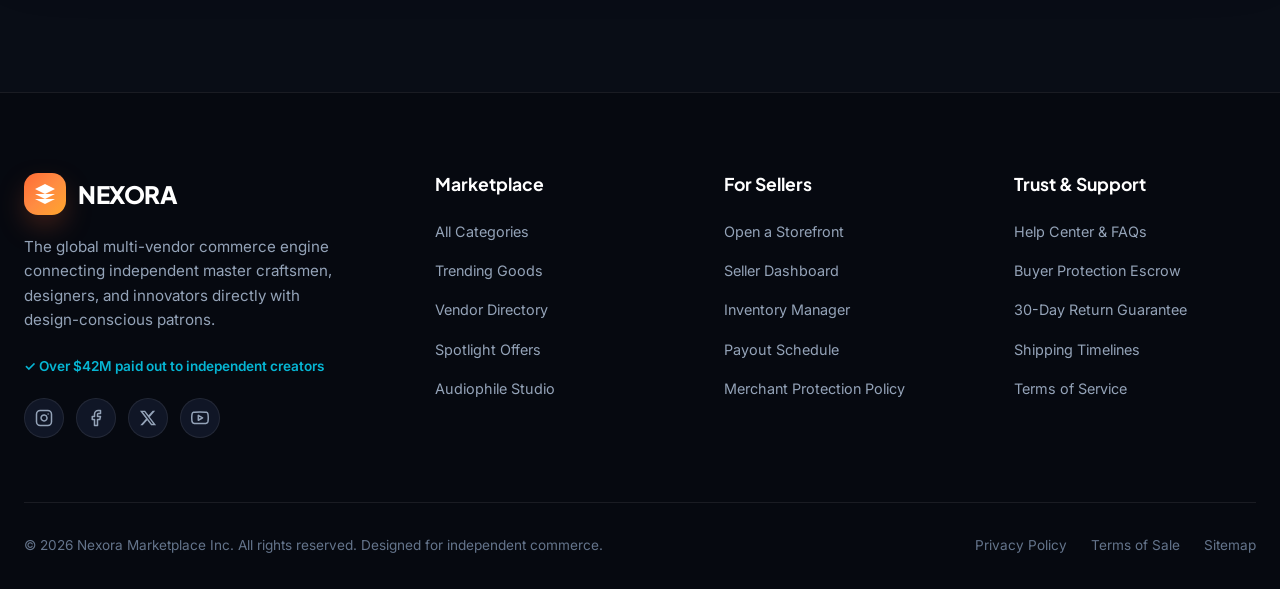
==== commit 460bb817: "1" ====
--- a/index.html
+++ b/index.html
@@ -6,7 +6,7 @@
   <title>Nexora — The Curated Multi-Vendor Marketplace for Global Makers</title>
   <meta name="description" content="Discover thousands of handcrafted artisan products, precision audio gear, designer fashion, and sustainable home decor from top-tier independent creators on Nexora.">
   <meta name="keywords" content="multi-vendor marketplace, artisan goods, boutique creators, shop independent makers, global marketplace">
-  <link rel="stylesheet" href="css/main.css">
+  <link rel="stylesheet" href="assets/css/main.css">
   <link rel="icon" type="image/svg+xml" href="data:image/svg+xml,<svg xmlns='http://www.w3.org/2000/svg' viewBox='0 0 24 24' fill='%23FF6B35'><path d='M12 2L2 7l10 5 10-5-10-5zM2 17l10 5 10-5M2 12l10 5 10-5'/></svg>">
 </head>
 <body>
@@ -45,7 +45,7 @@
           <li><a href="index.html" class="nav-link active">Home</a></li>
           <li><a href="categories.html" class="nav-link">Categories</a></li>
           <li><a href="vendors.html" class="nav-link">Vendors</a></li>
-          <li><a href="auth.html?role=vendor" class="nav-link">Become a Seller</a></li>
+          <li><a href="register.html?role=vendor" class="nav-link">Become a Seller</a></li>
         </ul>
       </nav>
 
@@ -71,14 +71,98 @@
     </div>
   </header>
 
-  <!-- Mobile Drawer Menu -->
-  <div id="mobileMenu" style="display:none; position: fixed; inset: 80px 0 0 0; background: rgba(9, 13, 22, 0.98); z-index: 99; padding: 2rem; flex-direction: column; gap: 1.5rem;">
-    <a href="index.html" style="font-size: 1.25rem; font-weight: 700; color: white;">Home</a>
-    <a href="categories.html" style="font-size: 1.25rem; font-weight: 700; color: var(--text-muted);">Categories</a>
-    <a href="vendors.html" style="font-size: 1.25rem; font-weight: 700; color: var(--text-muted);">Vendors</a>
-    <a href="dashboard.html" style="font-size: 1.25rem; font-weight: 700; color: var(--text-muted);">Vendor Dashboard</a>
-    <a href="auth.html" class="btn-primary" style="text-align: center; margin-top: 1rem;">Sign In / Register</a>
-  </div>
+  <!-- Mobile Navigation Drawer -->
+  <div class="mobile-menu-backdrop" id="mobileMenuBackdrop" onclick="closeMobileMenu()"></div>
+  <aside class="mobile-menu-drawer" id="mobileMenu" aria-label="Mobile Navigation Menu">
+    <div class="mobile-menu-header">
+      <a href="index.html" class="brand-logo" onclick="closeMobileMenu()">
+        <div class="brand-icon" style="width: 36px; height: 36px;">
+          <svg viewBox="0 0 24 24" width="20" height="20"><path d="M12 2L2 7l10 5 10-5-10-5zM2 17l10 5 10-5M2 12l10 5 10-5"/></svg>
+        </div>
+        <span style="font-size: 1.3rem;">NEXORA</span>
+      </a>
+      <button class="mobile-menu-close-btn" id="mobileMenuClose" onclick="closeMobileMenu()" aria-label="Close navigation menu">✕</button>
+    </div>
+
+    <div class="mobile-menu-body">
+      <!-- 3 Quick Action Buttons Section -->
+      <div class="mobile-actions-section">
+        <div class="mobile-section-label">Quick Actions</div>
+        <div class="mobile-actions-grid">
+          <!-- 1. Merchant Dashboard Button -->
+          <a href="dashboard.html" class="mobile-action-card" title="Merchant Dashboard" onclick="closeMobileMenu()">
+            <div class="mobile-action-icon">
+              <svg width="20" height="20" viewBox="0 0 24 24" fill="none" stroke="currentColor" stroke-width="2"><rect x="3" y="3" width="7" height="7"></rect><rect x="14" y="3" width="7" height="7"></rect><rect x="14" y="14" width="7" height="7"></rect><rect x="3" y="14" width="7" height="7"></rect></svg>
+            </div>
+            <span>Dashboard</span>
+          </a>
+
+          <!-- 2. Sign In / Account Button -->
+          <a href="auth.html" class="mobile-action-card" title="Sign In / Account" onclick="closeMobileMenu()">
+            <div class="mobile-action-icon">
+              <svg width="20" height="20" viewBox="0 0 24 24" fill="none" stroke="currentColor" stroke-width="2"><path d="M20 21v-2a4 4 0 0 0-4-4H8a4 4 0 0 0-4 4v2"></path><circle cx="12" cy="7" r="4"></circle></svg>
+            </div>
+            <span>Account</span>
+          </a>
+
+          <!-- 3. Shopping Cart Button -->
+          <button class="mobile-action-card" onclick="closeMobileMenu(); toggleCartDrawer();" type="button" title="Shopping Cart">
+            <div class="mobile-action-icon">
+              <svg width="20" height="20" viewBox="0 0 24 24" fill="none" stroke="currentColor" stroke-width="2"><circle cx="9" cy="21" r="1"></circle><circle cx="20" cy="21" r="1"></circle><path d="M1 1h4l2.68 13.39a2 2 0 0 0 2 1.61h9.72a2 2 0 0 0 2-1.61L23 6H6"></path></svg>
+              <span class="badge-count cart-badge-count" style="display: none;">0</span>
+            </div>
+            <span>Cart</span>
+          </button>
+        </div>
+      </div>
+
+      <!-- Mobile Search Form -->
+      <form class="mobile-search-box" id="mobileSearchForm" onsubmit="handleMobileSearch(event, this)">
+        <input type="text" placeholder="Search products, makers..." aria-label="Search catalog">
+        <button type="submit" class="search-btn" style="width: 34px; height: 34px;" aria-label="Submit search">
+          <svg width="15" height="15" viewBox="0 0 24 24" fill="none" stroke="currentColor" stroke-width="2.5"><circle cx="11" cy="11" r="8"></circle><line x1="21" y1="21" x2="16.65" y2="16.65"></line></svg>
+        </button>
+      </form>
+
+      <!-- Navigation Links -->
+      <nav aria-label="Mobile Navigation Links">
+        <div class="mobile-section-label" style="margin-bottom: 0.5rem;">Explore Marketplace</div>
+        <ul class="mobile-nav-list">
+          <li>
+            <a href="index.html" class="mobile-nav-link active" onclick="closeMobileMenu()">
+              <span>Home</span>
+              <svg width="18" height="18" viewBox="0 0 24 24" fill="none" stroke="currentColor" stroke-width="2"><polyline points="9 18 15 12 9 6"></polyline></svg>
+            </a>
+          </li>
+          <li>
+            <a href="categories.html" class="mobile-nav-link" onclick="closeMobileMenu()">
+              <span>Categories</span>
+              <svg width="18" height="18" viewBox="0 0 24 24" fill="none" stroke="currentColor" stroke-width="2"><polyline points="9 18 15 12 9 6"></polyline></svg>
+            </a>
+          </li>
+          <li>
+            <a href="vendors.html" class="mobile-nav-link" onclick="closeMobileMenu()">
+              <span>Vendors</span>
+              <svg width="18" height="18" viewBox="0 0 24 24" fill="none" stroke="currentColor" stroke-width="2"><polyline points="9 18 15 12 9 6"></polyline></svg>
+            </a>
+          </li>
+          <li>
+            <a href="register.html?role=vendor" class="mobile-nav-link" onclick="closeMobileMenu()">
+              <span>Become a Seller</span>
+              <svg width="18" height="18" viewBox="0 0 24 24" fill="none" stroke="currentColor" stroke-width="2"><polyline points="9 18 15 12 9 6"></polyline></svg>
+            </a>
+          </li>
+        </ul>
+      </nav>
+
+      <!-- Seller Promotion in Drawer -->
+      <div style="background: linear-gradient(135deg, rgba(255, 107, 53, 0.12), rgba(16, 185, 129, 0.08)); border: 1px solid rgba(255, 107, 53, 0.25); border-radius: var(--radius-md); padding: 1.15rem; text-align: center; margin-top: auto;">
+        <div style="font-weight: 700; color: white; font-size: 0.95rem; margin-bottom: 0.25rem;">Sell on Nexora</div>
+        <p style="font-size: 0.8rem; color: var(--text-muted); margin-bottom: 0.75rem;">Launch your verified storefront with 0% platform setup fee.</p>
+        <a href="register.html?role=vendor" class="btn-primary" style="display: block; font-size: 0.85rem; padding: 0.55rem 1rem; width: 100%; text-decoration: none;">Open Storefront</a>
+      </div>
+    </div>
+  </aside>
 
   <main>
     <!-- ========================================================================
@@ -114,11 +198,11 @@
 
           <!-- CTAs -->
           <div class="hero-cta-group">
-            <a href="categories.html" class="btn-primary" style="padding: 0.9rem 2rem; font-size: 1.05rem;">
+            <a href="categories.html" class="btn-primary">
               <span>Start Shopping</span>
               <svg width="18" height="18" viewBox="0 0 24 24" fill="none" stroke="currentColor" stroke-width="2.5"><line x1="5" y1="12" x2="19" y2="12"></line><polyline points="12 5 19 12 12 19"></polyline></svg>
             </a>
-            <a href="auth.html?role=vendor" class="btn-secondary" style="padding: 0.9rem 1.8rem; font-size: 1.05rem;">
+            <a href="register.html?role=vendor" class="btn-secondary">
               <svg width="18" height="18" viewBox="0 0 24 24" fill="none" stroke="currentColor" stroke-width="2"><path d="M3 9l9-7 9 7v11a2 2 0 0 1-2 2H5a2 2 0 0 1-2-2z"></path><polyline points="9 22 9 12 15 12 15 22"></polyline></svg>
               <span>Become a Seller</span>
             </a>
@@ -149,7 +233,7 @@
         <div class="hero-visual-col">
           <div class="hero-main-card tilt-card" onclick="window.location.href='product-details.html?id=aurapulse-pro'">
             <div class="hero-main-image">
-              <img src="images/hero_showcase.jpg" alt="Featured premium consumer tech on Nexora" width="600" height="400">
+              <img src="assets/images/hero_showcase.jpg" alt="Featured premium consumer tech on Nexora" width="600" height="400">
             </div>
             <div style="display: flex; justify-content: space-between; align-items: center; width: 100%;">
               <div>
@@ -157,28 +241,6 @@
                 <h3 style="font-size: 1.2rem; margin-top: 2px;">Chronos Sapphire Titanium</h3>
               </div>
               <div style="font-size: 1.3rem; font-weight: 800; color: var(--accent-primary); font-family: var(--font-heading);">$380.00</div>
-            </div>
-          </div>
-
-          <!-- Floating badge 1: Top Rating -->
-          <div class="hero-floating-pill pill-rating">
-            <div style="background: rgba(251, 191, 36, 0.15); width: 36px; height: 36px; border-radius: 50%; display: grid; place-items: center; color: #FBBF24;">
-              ★
-            </div>
-            <div>
-              <div style="font-weight: 700; font-size: 0.95rem; color: white;">4.9 / 5.0 Rating</div>
-              <div style="font-size: 0.75rem; color: var(--text-dim);">From 18,400+ Verified Buyers</div>
-            </div>
-          </div>
-
-          <!-- Floating badge 2: Verified Merchant -->
-          <div class="hero-floating-pill pill-vendor">
-            <div style="background: rgba(16, 185, 129, 0.2); width: 36px; height: 36px; border-radius: 50%; display: grid; place-items: center; color: var(--trust-emerald);">
-              <svg width="20" height="20" viewBox="0 0 24 24" fill="none" stroke="currentColor" stroke-width="2.5"><path d="M22 11.08V12a10 10 0 1 1-5.93-9.14"></path><polyline points="22 4 12 14.01 9 11.01"></polyline></svg>
-            </div>
-            <div>
-              <div style="font-weight: 700; font-size: 0.95rem; color: white;">Verified Merchant Escrow</div>
-              <div style="font-size: 0.75rem; color: var(--trust-emerald);">100% Funds Protection Guarantee</div>
             </div>
           </div>
         </div>
@@ -200,7 +262,7 @@
           <!-- 1. Electronics -->
           <a href="categories.html?cat=electronics" class="tilt-card category-card">
             <div class="category-icon-box">
-              <img src="images/cat_electronics.jpg" alt="Electronics & Smart Tech department" loading="lazy">
+              <img src="assets/images/cat_electronics.jpg" alt="Electronics & Smart Tech department" loading="lazy">
             </div>
             <h3 class="category-title">Electronics & Tech</h3>
             <p class="category-count">1,420+ Products</p>
@@ -209,7 +271,7 @@
           <!-- 2. Home & Living -->
           <a href="categories.html?cat=home" class="tilt-card category-card">
             <div class="category-icon-box">
-              <img src="images/cat_home.jpg" alt="Home & Living Decor department" loading="lazy">
+              <img src="assets/images/cat_home.jpg" alt="Home & Living Decor department" loading="lazy">
             </div>
             <h3 class="category-title">Home & Living</h3>
             <p class="category-count">890+ Products</p>
@@ -218,7 +280,7 @@
           <!-- 3. Fashion -->
           <a href="categories.html?cat=fashion" class="tilt-card category-card">
             <div class="category-icon-box">
-              <img src="images/cat_fashion.jpg" alt="Luxury Fashion & Apparel department" loading="lazy">
+              <img src="assets/images/cat_fashion.jpg" alt="Luxury Fashion & Apparel department" loading="lazy">
             </div>
             <h3 class="category-title">Fashion & Apparel</h3>
             <p class="category-count">2,150+ Products</p>
@@ -227,7 +289,7 @@
           <!-- 4. Beauty -->
           <a href="categories.html?cat=beauty" class="tilt-card category-card">
             <div class="category-icon-box">
-              <img src="images/cat_beauty.jpg" alt="Clean Beauty & Skincare department" loading="lazy">
+              <img src="assets/images/cat_beauty.jpg" alt="Clean Beauty & Skincare department" loading="lazy">
             </div>
             <h3 class="category-title">Beauty & Wellness</h3>
             <p class="category-count">640+ Products</p>
@@ -236,7 +298,7 @@
           <!-- 5. Artisanal Crafts -->
           <a href="categories.html?cat=crafts" class="tilt-card category-card">
             <div class="category-icon-box">
-              <img src="images/cat_crafts.jpg" alt="Artisanal Crafts & Pottery department" loading="lazy">
+              <img src="assets/images/cat_crafts.jpg" alt="Artisanal Crafts & Pottery department" loading="lazy">
             </div>
             <h3 class="category-title">Artisanal Crafts</h3>
             <p class="category-count">1,120+ Products</p>
@@ -245,7 +307,7 @@
           <!-- 6. Sports & Outdoors -->
           <a href="categories.html?cat=sports" class="tilt-card category-card">
             <div class="category-icon-box">
-              <img src="images/cat_sports.jpg" alt="Active Gear & Outdoor Equipment department" loading="lazy">
+              <img src="assets/images/cat_sports.jpg" alt="Active Gear & Outdoor Equipment department" loading="lazy">
             </div>
             <h3 class="category-title">Sports & Outdoors</h3>
             <p class="category-count">780+ Products</p>
@@ -254,7 +316,7 @@
           <!-- 7. Gourmet Pantry -->
           <a href="categories.html?cat=gourmet" class="tilt-card category-card">
             <div class="category-icon-box">
-              <img src="images/cat_gourmet.jpg" alt="Gourmet Pantry & Artisan Coffee department" loading="lazy">
+              <img src="assets/images/cat_gourmet.jpg" alt="Gourmet Pantry & Artisan Coffee department" loading="lazy">
             </div>
             <h3 class="category-title">Gourmet & Coffee</h3>
             <p class="category-count">430+ Products</p>
@@ -263,7 +325,7 @@
           <!-- 8. Studio Audio -->
           <a href="categories.html?cat=audio" class="tilt-card category-card">
             <div class="category-icon-box">
-              <img src="images/cat_audio.jpg" alt="Studio & Audiophile Sound gear" loading="lazy">
+              <img src="assets/images/cat_audio.jpg" alt="Studio & Audiophile Sound gear" loading="lazy">
             </div>
             <h3 class="category-title">Studio & Audio</h3>
             <p class="category-count">560+ Products</p>
@@ -291,10 +353,10 @@
               <span>Premier</span>
             </div>
             <div class="vendor-cover-mini">
-              <img src="images/vendor_banner_1.jpg" alt="Apex Audio Labs studio storefront" loading="lazy">
+              <img src="assets/images/vendor_banner_1.jpg" alt="Apex Audio Labs studio storefront" loading="lazy">
             </div>
             <div class="vendor-avatar-wrap">
-              <img src="images/vendor_logo_1.jpg" alt="Apex Audio Labs merchant avatar" loading="lazy">
+              <img src="assets/images/vendor_logo_1.jpg" alt="Apex Audio Labs merchant avatar" loading="lazy">
             </div>
             <h3 class="vendor-name">
               <span>Apex Audio Labs</span>
@@ -325,10 +387,10 @@
           <!-- Vendor 2: Lumina Living -->
           <div class="tilt-card vendor-card" onclick="window.location.href='vendor-store.html?vendor=lumina-living'">
             <div class="vendor-cover-mini">
-              <img src="images/vendor_banner_2.jpg" alt="Lumina Living Studio storefront" loading="lazy">
+              <img src="assets/images/vendor_banner_2.jpg" alt="Lumina Living Studio storefront" loading="lazy">
             </div>
             <div class="vendor-avatar-wrap">
-              <img src="images/vendor_logo_2.jpg" alt="Lumina Living merchant avatar" loading="lazy">
+              <img src="assets/images/vendor_logo_2.jpg" alt="Lumina Living merchant avatar" loading="lazy">
             </div>
             <h3 class="vendor-name">
               <span>Lumina Living</span>
@@ -363,13 +425,13 @@
               <span>Top Rated</span>
             </div>
             <div class="vendor-cover-mini">
-              <img src="images/vendor_banner_3.jpg" alt="Velvet and Thread atelier storefront" loading="lazy">
+              <img src="assets/images/vendor_banner_3.jpg" alt="Velvet and Thread atelier storefront" loading="lazy">
             </div>
             <div class="vendor-avatar-wrap">
-              <img src="images/vendor_logo_3.jpg" alt="Velvet and Thread merchant avatar" loading="lazy">
+              <img src="assets/images/vendor_logo_3.jpg" alt="Velvet and Thread merchant avatar" loading="lazy">
             </div>
             <h3 class="vendor-name">
-              <span>Velvet & Thread</span>
+              <span>Velvet & Thread Atelier</span>
               <span class="verified-icon" title="Verified Merchant">
                 <svg width="18" height="18" viewBox="0 0 24 24" fill="none" stroke="currentColor" stroke-width="2.5"><path d="M22 11.08V12a10 10 0 1 1-5.93-9.14"></path><polyline points="22 4 12 14.01 9 11.01"></polyline></svg>
               </span>
@@ -397,10 +459,10 @@
           <!-- Vendor 4: Terra Clay & Crafts -->
           <div class="tilt-card vendor-card" onclick="window.location.href='vendor-store.html?vendor=terra-artisans'">
             <div class="vendor-cover-mini">
-              <img src="images/vendor_banner_4.jpg" alt="Terra Clay and Crafts artisan workshop" loading="lazy">
+              <img src="assets/images/vendor_banner_4.jpg" alt="Terra Clay and Crafts artisan workshop" loading="lazy">
             </div>
             <div class="vendor-avatar-wrap">
-              <img src="images/vendor_logo_4.jpg" alt="Terra Clay and Crafts merchant avatar" loading="lazy">
+              <img src="assets/images/vendor_logo_4.jpg" alt="Terra Clay and Crafts merchant avatar" loading="lazy">
             </div>
             <h3 class="vendor-name">
               <span>Terra Clay & Crafts</span>
@@ -456,7 +518,7 @@
               <span class="discount-badge">22% OFF</span>
               <button class="wishlist-toggle" onclick="toggleWishlist('aurapulse-pro', this)" aria-label="Add to wishlist">♥</button>
               <a href="product-details.html?id=aurapulse-pro" style="width: 100%; height: 100%;">
-                <img src="images/prod_headphones.jpg" alt="AuraPulse ANC Wireless Studio Headphones" loading="lazy">
+                <img src="assets/images/prod_headphones.jpg" alt="AuraPulse ANC Wireless Studio Headphones" loading="lazy">
               </a>
             </div>
             <a href="vendor-store.html?vendor=apex-audio" class="product-vendor-tag">
@@ -486,7 +548,7 @@
               <span class="discount-badge">15% OFF</span>
               <button class="wishlist-toggle" onclick="toggleWishlist('chronos-sapphire', this)" aria-label="Add to wishlist">♥</button>
               <a href="product-details.html?id=chronos-sapphire" style="width: 100%; height: 100%;">
-                <img src="images/prod_watch.jpg" alt="Chronos Minimalist Sapphire Titanium Watch" loading="lazy">
+                <img src="assets/images/prod_watch.jpg" alt="Chronos Minimalist Sapphire Titanium Watch" loading="lazy">
               </a>
             </div>
             <a href="vendor-store.html?vendor=apex-audio" class="product-vendor-tag">
@@ -516,7 +578,7 @@
               <span class="discount-badge">16% OFF</span>
               <button class="wishlist-toggle" onclick="toggleWishlist('vagabond-duffle', this)" aria-label="Add to wishlist">♥</button>
               <a href="product-details.html?id=vagabond-duffle" style="width: 100%; height: 100%;">
-                <img src="images/prod_bag.jpg" alt="Vagabond Full-Grain Artisan Leather Duffle" loading="lazy">
+                <img src="assets/images/prod_bag.jpg" alt="Vagabond Full-Grain Artisan Leather Duffle" loading="lazy">
               </a>
             </div>
             <a href="vendor-store.html?vendor=velvet-thread" class="product-vendor-tag">
@@ -546,7 +608,7 @@
               <span class="discount-badge">10% OFF</span>
               <button class="wishlist-toggle" onclick="toggleWishlist('lumix-rangefinder', this)" aria-label="Add to wishlist">♥</button>
               <a href="product-details.html?id=lumix-rangefinder" style="width: 100%; height: 100%;">
-                <img src="images/prod_camera.jpg" alt="Heritage Classic 35mm Digital Rangefinder Camera" loading="lazy">
+                <img src="assets/images/prod_camera.jpg" alt="Heritage Classic 35mm Digital Rangefinder Camera" loading="lazy">
               </a>
             </div>
             <a href="vendor-store.html?vendor=apex-audio" class="product-vendor-tag">
@@ -576,7 +638,7 @@
               <span class="discount-badge">15% OFF</span>
               <button class="wishlist-toggle" onclick="toggleWishlist('eclipse-lamp', this)" aria-label="Add to wishlist">♥</button>
               <a href="product-details.html?id=eclipse-lamp" style="width: 100%; height: 100%;">
-                <img src="images/prod_lamp.jpg" alt="Eclipse Sculptural Dimmable Ambient Desk Lamp" loading="lazy">
+                <img src="assets/images/prod_lamp.jpg" alt="Eclipse Sculptural Dimmable Ambient Desk Lamp" loading="lazy">
               </a>
             </div>
             <a href="vendor-store.html?vendor=lumina-living" class="product-vendor-tag">
@@ -606,7 +668,7 @@
               <span class="discount-badge">14% OFF</span>
               <button class="wishlist-toggle" onclick="toggleWishlist('komorebi-chair', this)" aria-label="Add to wishlist">♥</button>
               <a href="product-details.html?id=komorebi-chair" style="width: 100%; height: 100%;">
-                <img src="images/prod_chair.jpg" alt="Komorebi Mid-Century Ergonomic Walnut Lounge Chair" loading="lazy">
+                <img src="assets/images/prod_chair.jpg" alt="Komorebi Mid-Century Ergonomic Walnut Lounge Chair" loading="lazy">
               </a>
             </div>
             <a href="vendor-store.html?vendor=lumina-living" class="product-vendor-tag">
@@ -636,7 +698,7 @@
               <span class="discount-badge">14% OFF</span>
               <button class="wishlist-toggle" onclick="toggleWishlist('aerolite-sneakers', this)" aria-label="Add to wishlist">♥</button>
               <a href="product-details.html?id=aerolite-sneakers" style="width: 100%; height: 100%;">
-                <img src="images/prod_sneakers.jpg" alt="Aerolite PrimeKnit Performance Running Sneakers" loading="lazy">
+                <img src="assets/images/prod_sneakers.jpg" alt="Aerolite PrimeKnit Performance Running Sneakers" loading="lazy">
               </a>
             </div>
             <a href="vendor-store.html?vendor=velvet-thread" class="product-vendor-tag">
@@ -666,7 +728,7 @@
               <span class="discount-badge">20% OFF</span>
               <button class="wishlist-toggle" onclick="toggleWishlist('radiance-elixir', this)" aria-label="Add to wishlist">♥</button>
               <a href="product-details.html?id=radiance-elixir" style="width: 100%; height: 100%;">
-                <img src="images/prod_skincare.jpg" alt="Botanical Radiance Restorative Facial Elixir" loading="lazy">
+                <img src="assets/images/prod_skincare.jpg" alt="Botanical Radiance Restorative Facial Elixir" loading="lazy">
               </a>
             </div>
             <a href="vendor-store.html?vendor=terra-artisans" class="product-vendor-tag">
@@ -755,7 +817,7 @@
             </div>
             <h3 style="font-size: 1.35rem; color: white;">Start Selling on Nexora</h3>
             <p style="font-size: 0.85rem; color: var(--text-muted);">No credit card required. Free tier forever.</p>
-            <a href="auth.html?role=vendor" class="btn-primary" style="width: 100%; padding: 0.9rem; font-size: 1rem;">
+            <a href="register.html?role=vendor" class="btn-primary" style="width: 100%; padding: 0.9rem; font-size: 1rem;">
               Open Your Storefront Today
             </a>
             <span style="font-size: 0.75rem; color: var(--trust-emerald);">● 42 new sellers joined this week</span>
@@ -823,6 +885,20 @@
           <div style="color: var(--trust-cyan); font-size: 0.85rem; font-weight: 600;">
             ✓ Over $42M paid out to independent creators
           </div>
+          <div class="footer-social-links" aria-label="Social media channels">
+            <a href="https://instagram.com" target="_blank" rel="noopener noreferrer" class="social-icon-btn" aria-label="Instagram" title="Instagram">
+              <svg width="18" height="18" viewBox="0 0 24 24" fill="none" stroke="currentColor" stroke-width="2" stroke-linecap="round" stroke-linejoin="round"><rect x="2" y="2" width="20" height="20" rx="5" ry="5"></rect><path d="M16 11.37A4 4 0 1 1 12.63 8 4 4 0 0 1 16 11.37z"></path><line x1="17.5" y1="6.5" x2="17.51" y2="6.5"></line></svg>
+            </a>
+            <a href="https://facebook.com" target="_blank" rel="noopener noreferrer" class="social-icon-btn" aria-label="Facebook" title="Facebook">
+              <svg width="18" height="18" viewBox="0 0 24 24" fill="none" stroke="currentColor" stroke-width="2" stroke-linecap="round" stroke-linejoin="round"><path d="M18 2h-3a5 5 0 0 0-5 5v3H7v4h3v8h4v-8h3l1-4h-4V7a1 1 0 0 1 1-1h3z"></path></svg>
+            </a>
+            <a href="https://x.com" target="_blank" rel="noopener noreferrer" class="social-icon-btn" aria-label="X (Twitter)" title="X (Twitter)">
+              <svg width="18" height="18" viewBox="0 0 24 24" fill="currentColor"><path d="M18.244 2.25h3.308l-7.227 8.26 8.502 11.24H16.17l-5.214-6.817L4.99 21.75H1.68l7.73-8.835L1.254 2.25H8.08l4.713 6.231zm-1.161 17.52h1.833L7.084 4.126H5.117z"/></svg>
+            </a>
+            <a href="https://youtube.com" target="_blank" rel="noopener noreferrer" class="social-icon-btn" aria-label="YouTube" title="YouTube">
+              <svg width="18" height="18" viewBox="0 0 24 24" fill="none" stroke="currentColor" stroke-width="2" stroke-linecap="round" stroke-linejoin="round"><path d="M22.54 6.42a2.78 2.78 0 0 0-1.94-2C18.88 4 12 4 12 4s-6.88 0-8.6.46a2.78 2.78 0 0 0-1.94 2A29 29 0 0 0 1 11.75a29 29 0 0 0 .46 5.33A2.78 2.78 0 0 0 3.4 19c1.72.46 8.6.46 8.6.46s6.88 0 8.6-.46a2.78 2.78 0 0 0 1.94-2 29 29 0 0 0 .46-5.25 29 29 0 0 0-.46-5.33z"></path><polygon points="9.75 15.02 15.5 11.75 9.75 8.48 9.75 15.02"></polygon></svg>
+            </a>
+          </div>
         </div>
 
         <div>
@@ -839,11 +915,11 @@
         <div>
           <h4 class="footer-title">For Sellers</h4>
           <ul class="footer-links">
-            <li><a href="auth.html?role=vendor">Open a Storefront</a></li>
+            <li><a href="register.html?role=vendor">Open a Storefront</a></li>
             <li><a href="dashboard.html">Seller Dashboard</a></li>
             <li><a href="dashboard.html">Inventory Manager</a></li>
             <li><a href="dashboard.html">Payout Schedule</a></li>
-            <li><a href="auth.html?role=vendor">Merchant Protection Policy</a></li>
+            <li><a href="register.html?role=vendor">Merchant Protection Policy</a></li>
           </ul>
         </div>
 
@@ -871,15 +947,7 @@
   </footer>
 
   <!-- Scripts -->
-  <script src="js/tilt.js"></script>
-  <script src="js/store.js"></script>
-  <script>
-    // Mobile menu toggle
-    const toggleBtn = document.getElementById('mobileToggle');
-    const menuEl = document.getElementById('mobileMenu');
-    toggleBtn?.addEventListener('click', () => {
-      menuEl.style.display = menuEl.style.display === 'none' ? 'flex' : 'none';
-    });
-  </script>
+  <script src="assets/js/tilt.js"></script>
+  <script src="assets/js/store.js"></script>
 </body>
 </html>
--- a/assets/css/main.css
+++ b/assets/css/main.css
@@ -0,0 +1,2156 @@
+/* ==========================================================================
+   Nexora Multi-Vendor Marketplace — Core Design System
+   ========================================================================== */
+
+@import url('https://fonts.googleapis.com/css2?family=Plus+Jakarta+Sans:wght@400;500;600;700;800&family=Inter:wght@300;400;500;600;700&display=swap');
+
+:root {
+  /* Brand Palette */
+  --bg-dark: #090D16;
+  --bg-surface: #101626;
+  --bg-card: #151D30;
+  --bg-card-hover: #1B253D;
+  --bg-glass: rgba(21, 29, 48, 0.85);
+  --border-subtle: rgba(255, 255, 255, 0.08);
+  --border-focus: rgba(255, 107, 53, 0.5);
+
+  /* Primary Commerce Accent (Warm Solar Amber & Coral) */
+  --accent-primary: #FF6B35;
+  --accent-secondary: #FFA62B;
+  --accent-gradient: linear-gradient(135deg, #FF6B35 0%, #FF8C42 50%, #FFA62B 100%);
+  --accent-glow: rgba(255, 107, 53, 0.35);
+
+  /* Trust & Vendor Signals */
+  --trust-emerald: #10B981;
+  --trust-emerald-glow: rgba(16, 185, 129, 0.3);
+  --trust-cyan: #06B6D4;
+  --badge-vendor: linear-gradient(135deg, #059669 0%, #10B981 100%);
+
+  /* Neutrals & Typography */
+  --text-main: #F8FAFC;
+  --text-muted: #94A3B8;
+  --text-dim: #64748B;
+  --text-inverse: #090D16;
+
+  /* Typography Stack */
+  --font-heading: 'Plus Jakarta Sans', -apple-system, BlinkMacSystemFont, sans-serif;
+  --font-body: 'Inter', -apple-system, BlinkMacSystemFont, sans-serif;
+
+  /* Elevation & Shadows */
+  --shadow-sm: 0 4px 12px rgba(0, 0, 0, 0.25);
+  --shadow-md: 0 10px 30px -5px rgba(0, 0, 0, 0.4);
+  --shadow-lg: 0 20px 40px -10px rgba(0, 0, 0, 0.6);
+  --shadow-accent: 0 12px 30px -5px rgba(255, 107, 53, 0.35);
+  --shadow-card: 0 14px 28px rgba(0, 0, 0, 0.3), 0 0 1px rgba(255, 255, 255, 0.1);
+
+  /* Layout */
+  --radius-sm: 8px;
+  --radius-md: 14px;
+  --radius-lg: 20px;
+  --radius-full: 9999px;
+  --transition-fast: 0.2s cubic-bezier(0.4, 0, 0.2, 1);
+  --transition-normal: 0.3s cubic-bezier(0.4, 0, 0.2, 1);
+  --transition-smooth: 0.5s cubic-bezier(0.16, 1, 0.3, 1);
+}
+
+/* Reset & Base Setup */
+*, *::before, *::after {
+  box-sizing: border-box;
+  margin: 0;
+  padding: 0;
+}
+
+html {
+  scroll-behavior: smooth;
+  color-scheme: dark;
+  width: 100%;
+  max-width: 100vw;
+  overflow-x: clip;
+}
+
+body {
+  background-color: var(--bg-dark);
+  color: var(--text-main);
+  font-family: var(--font-body);
+  font-size: 16px;
+  line-height: 1.6;
+  min-height: 100vh;
+  width: 100%;
+  max-width: 100vw;
+  overflow-x: clip;
+  position: relative;
+  background-image: 
+    radial-gradient(circle at 15% 10%, rgba(255, 107, 53, 0.08) 0%, transparent 40%),
+    radial-gradient(circle at 85% 60%, rgba(16, 185, 129, 0.06) 0%, transparent 40%),
+    radial-gradient(circle at 50% 90%, rgba(6, 182, 212, 0.05) 0%, transparent 50%);
+  background-attachment: fixed;
+}
+
+h1, h2, h3, h4, h5, h6 {
+  font-family: var(--font-heading);
+  font-weight: 700;
+  line-height: 1.25;
+  color: var(--text-main);
+}
+
+a {
+  color: inherit;
+  text-decoration: none;
+  transition: color var(--transition-fast);
+}
+
+img {
+  max-width: 100%;
+  height: auto;
+  display: block;
+}
+
+button, input, select, textarea {
+  font-family: inherit;
+  font-size: inherit;
+}
+
+/* Container */
+.container {
+  width: 100%;
+  max-width: 1280px;
+  margin: 0 auto;
+  padding: 0 1.5rem;
+}
+
+/* ==========================================================================
+   Navigation Bar
+   ========================================================================== */
+.navbar {
+  position: sticky;
+  top: 0;
+  z-index: 100;
+  background: rgba(9, 13, 22, 0.88);
+  backdrop-filter: blur(16px);
+  -webkit-backdrop-filter: blur(16px);
+  border-bottom: 1px solid var(--border-subtle);
+  transition: background var(--transition-normal);
+}
+
+.nav-container {
+  display: flex;
+  align-items: center;
+  justify-content: space-between;
+  height: 80px;
+  gap: 1.5rem;
+}
+
+.brand-logo {
+  display: flex;
+  align-items: center;
+  gap: 0.75rem;
+  font-family: var(--font-heading);
+  font-size: 1.5rem;
+  font-weight: 800;
+  letter-spacing: -0.5px;
+  color: #FFFFFF;
+}
+
+.brand-icon {
+  width: 42px;
+  height: 42px;
+  border-radius: var(--radius-md);
+  background: var(--accent-gradient);
+  display: grid;
+  place-items: center;
+  box-shadow: var(--shadow-accent);
+  flex-shrink: 0;
+}
+
+.brand-icon svg {
+  width: 24px;
+  height: 24px;
+  fill: #FFFFFF;
+}
+
+.nav-search {
+  flex: 1;
+  max-width: 520px;
+  display: flex;
+  align-items: center;
+  background: var(--bg-card);
+  border: 1px solid var(--border-subtle);
+  border-radius: var(--radius-full);
+  padding: 0.35rem 0.5rem 0.35rem 1rem;
+  transition: border-color var(--transition-fast), box-shadow var(--transition-fast);
+}
+
+.nav-search:focus-within {
+  border-color: var(--accent-primary);
+  box-shadow: 0 0 0 3px var(--accent-glow);
+}
+
+.nav-search select {
+  background: transparent;
+  border: none;
+  color: var(--text-muted);
+  font-size: 0.85rem;
+  padding-right: 0.75rem;
+  border-right: 1px solid var(--border-subtle);
+  outline: none;
+  cursor: pointer;
+}
+
+.nav-search select option {
+  background: var(--bg-card);
+  color: var(--text-main);
+}
+
+.nav-search input {
+  flex: 1;
+  background: transparent;
+  border: none;
+  padding: 0.5rem 0.75rem;
+  color: var(--text-main);
+  outline: none;
+  font-size: 0.9rem;
+}
+
+.nav-search input::placeholder {
+  color: var(--text-dim);
+}
+
+.search-btn {
+  background: var(--accent-gradient);
+  border: none;
+  width: 38px;
+  height: 38px;
+  border-radius: 50%;
+  display: grid;
+  place-items: center;
+  cursor: pointer;
+  color: white;
+  transition: transform var(--transition-fast);
+}
+
+.search-btn:hover {
+  transform: scale(1.05);
+}
+
+.nav-links {
+  display: flex;
+  align-items: center;
+  gap: 1.5rem;
+  list-style: none;
+}
+
+.nav-link {
+  font-weight: 500;
+  font-size: 0.95rem;
+  color: var(--text-muted);
+  position: relative;
+  padding: 0.5rem 0;
+}
+
+.nav-link:hover, .nav-link.active {
+  color: #FFFFFF;
+}
+
+.nav-link.active::after {
+  content: '';
+  position: absolute;
+  bottom: 0;
+  left: 0;
+  right: 0;
+  height: 2px;
+  background: var(--accent-gradient);
+  border-radius: var(--radius-full);
+}
+
+.nav-actions {
+  display: flex;
+  align-items: center;
+  gap: 1rem;
+}
+
+.action-btn {
+  background: var(--bg-surface);
+  border: 1px solid var(--border-subtle);
+  color: var(--text-main);
+  width: 44px;
+  height: 44px;
+  border-radius: var(--radius-md);
+  display: grid;
+  place-items: center;
+  position: relative;
+  cursor: pointer;
+  transition: all var(--transition-fast);
+}
+
+.action-btn:hover {
+  background: var(--bg-card-hover);
+  border-color: rgba(255, 255, 255, 0.2);
+  transform: translateY(-2px);
+}
+
+.action-btn .badge-count {
+  position: absolute;
+  top: -5px;
+  right: -5px;
+  background: var(--accent-primary);
+  color: white;
+  font-size: 0.7rem;
+  font-weight: 700;
+  min-width: 20px;
+  height: 20px;
+  padding: 0 4px;
+  border-radius: 10px;
+  display: flex;
+  align-items: center;
+  justify-content: center;
+  box-shadow: 0 2px 6px rgba(255, 107, 53, 0.5);
+  transition: transform 0.2s cubic-bezier(0.175, 0.885, 0.32, 1.275);
+}
+
+.btn-primary {
+  background: var(--accent-gradient);
+  color: #FFFFFF;
+  border: none;
+  font-weight: 600;
+  font-size: 0.95rem;
+  padding: 0.75rem 1.4rem;
+  border-radius: var(--radius-full);
+  display: inline-flex;
+  align-items: center;
+  justify-content: center;
+  gap: 0.5rem;
+  cursor: pointer;
+  box-shadow: var(--shadow-accent);
+  transition: transform var(--transition-fast), box-shadow var(--transition-fast), filter var(--transition-fast);
+}
+
+.btn-primary:hover {
+  transform: translateY(-2px);
+  box-shadow: 0 16px 35px -5px rgba(255, 107, 53, 0.45);
+  filter: brightness(1.05);
+}
+
+.btn-secondary {
+  background: rgba(255, 255, 255, 0.05);
+  color: #FFFFFF;
+  border: 1px solid var(--border-subtle);
+  font-weight: 600;
+  font-size: 0.95rem;
+  padding: 0.75rem 1.4rem;
+  border-radius: var(--radius-full);
+  display: inline-flex;
+  align-items: center;
+  justify-content: center;
+  gap: 0.5rem;
+  cursor: pointer;
+  transition: all var(--transition-fast);
+}
+
+.btn-secondary:hover {
+  background: rgba(255, 255, 255, 0.1);
+  border-color: rgba(255, 255, 255, 0.25);
+  transform: translateY(-2px);
+}
+
+.btn-emerald {
+  background: var(--badge-vendor);
+  color: #FFFFFF;
+  border: none;
+  font-weight: 600;
+  font-size: 0.95rem;
+  padding: 0.75rem 1.4rem;
+  border-radius: var(--radius-full);
+  display: inline-flex;
+  align-items: center;
+  justify-content: center;
+  gap: 0.5rem;
+  cursor: pointer;
+  box-shadow: 0 8px 25px -4px var(--trust-emerald-glow);
+  transition: all var(--transition-fast);
+}
+
+.btn-emerald:hover {
+  transform: translateY(-2px);
+  filter: brightness(1.08);
+}
+
+/* ==========================================================================
+   Form Controls & Input System
+   ========================================================================== */
+.form-group,
+.auth-form-group {
+  margin-bottom: 1.4rem;
+  display: flex;
+  flex-direction: column;
+  gap: 0.5rem;
+  text-align: left;
+  width: 100%;
+}
+
+.form-group label,
+.auth-form-group label,
+.form-label {
+  display: block;
+  font-size: 0.88rem;
+  font-weight: 600;
+  color: var(--text-main);
+  letter-spacing: 0.01em;
+  text-align: left;
+}
+
+.form-hint,
+.auth-hint {
+  font-size: 0.8rem;
+  color: var(--text-muted);
+  line-height: 1.4;
+  margin-top: -0.2rem;
+  margin-bottom: 0.2rem;
+  text-align: left;
+}
+
+.form-input,
+.auth-input {
+  width: 100%;
+  background: var(--bg-surface);
+  border: 1px solid var(--border-subtle);
+  border-radius: var(--radius-md);
+  padding: 0.85rem 1.15rem;
+  color: #FFFFFF;
+  font-family: var(--font-body);
+  font-size: 0.95rem;
+  line-height: 1.5;
+  box-sizing: border-box;
+  outline: none;
+  transition: border-color var(--transition-fast), box-shadow var(--transition-fast), background var(--transition-fast);
+}
+
+.form-input:hover,
+.auth-input:hover {
+  border-color: rgba(255, 255, 255, 0.22);
+}
+
+.form-input:focus,
+.auth-input:focus {
+  border-color: var(--accent-primary);
+  box-shadow: 0 0 0 3px var(--accent-glow), 0 4px 16px rgba(0, 0, 0, 0.25);
+  background: rgba(21, 29, 48, 0.95);
+}
+
+.form-input::placeholder,
+.auth-input::placeholder {
+  color: var(--text-dim);
+  opacity: 0.85;
+}
+
+select.form-input,
+select.auth-input {
+  appearance: none;
+  -webkit-appearance: none;
+  -moz-appearance: none;
+  background-image: url("data:image/svg+xml,%3Csvg xmlns='http://www.w3.org/2000/svg' width='16' height='16' viewBox='0 0 24 24' fill='none' stroke='%2394A3B8' stroke-width='2' stroke-linecap='round' stroke-linejoin='round'%3E%3Cpolyline points='6 9 12 15 18 9'%3E%3C/polyline%3E%3C/svg%3E");
+  background-repeat: no-repeat;
+  background-position: right 1.1rem center;
+  background-size: 16px;
+  padding-right: 2.75rem;
+  cursor: pointer;
+}
+
+select.form-input option,
+select.auth-input option {
+  background: #101626;
+  color: #FFFFFF;
+  padding: 0.6rem;
+}
+
+textarea.form-input,
+textarea.auth-input {
+  resize: vertical;
+  min-height: 110px;
+  line-height: 1.6;
+}
+
+.mobile-menu-toggle {
+  display: none;
+  background: var(--bg-surface);
+  border: 1px solid var(--border-subtle);
+  border-radius: var(--radius-md);
+  color: var(--text-main);
+  width: 44px;
+  height: 44px;
+  cursor: pointer;
+  align-items: center;
+  justify-content: center;
+  transition: all var(--transition-fast);
+}
+
+.mobile-menu-toggle:hover {
+  background: var(--bg-card-hover);
+  border-color: rgba(255, 255, 255, 0.25);
+  color: var(--accent-primary);
+  transform: translateY(-2px);
+}
+
+/* ==========================================================================
+   Cards Global Rules & 3D Tilt System
+   Mandatory:
+   1. Icons and text must be center-aligned in all card layouts across all breakpoints.
+   2. 3D Tilt Card effect with mouse perspective transform and smooth glare.
+   3. Marketplace animation (zoom, add to cart pulse, pulse glow).
+   ========================================================================== */
+.tilt-card {
+  position: relative;
+  background: var(--bg-card);
+  border: 1px solid var(--border-subtle);
+  border-radius: var(--radius-lg);
+  padding: 1.5rem;
+  display: flex;
+  flex-direction: column;
+  align-items: center;          /* Center-aligned icon & content */
+  text-align: center;           /* Center-aligned text */
+  box-shadow: var(--shadow-card);
+  transition: transform 0.15s ease-out, box-shadow 0.2s ease-out, border-color 0.2s ease;
+  transform-style: preserve-3d;
+  will-change: transform;
+  overflow: hidden;
+  cursor: pointer;
+}
+
+.tilt-card:hover {
+  border-color: rgba(255, 107, 53, 0.35);
+  box-shadow: 0 22px 45px -10px rgba(0, 0, 0, 0.55), 0 0 25px rgba(255, 107, 53, 0.12);
+}
+
+/* Reflection glare overlay for 3D tilt */
+.tilt-card::after {
+  content: '';
+  position: absolute;
+  top: 0;
+  left: 0;
+  right: 0;
+  bottom: 0;
+  background: radial-gradient(circle at var(--glare-x, 50%) var(--glare-y, 50%), rgba(255, 255, 255, 0.14) 0%, transparent 60%);
+  opacity: var(--glare-opacity, 0);
+  pointer-events: none;
+  transition: opacity 0.2s ease;
+}
+
+/* Center-aligned elements inside cards */
+.tilt-card .card-icon,
+.tilt-card .card-image-wrap,
+.tilt-card .card-header,
+.tilt-card .card-body,
+.tilt-card .card-footer {
+  display: flex;
+  flex-direction: column;
+  align-items: center;
+  justify-content: center;
+  text-align: center;
+  width: 100%;
+}
+
+/* Category Card */
+.category-card {
+  display: flex;
+  flex-direction: column;
+  align-items: center;
+  justify-content: center;
+  text-align: center;
+  height: 100%;
+  padding: 2rem 1.25rem;
+  gap: 1rem;
+}
+
+.category-icon-box {
+  width: 76px;
+  height: 76px;
+  border-radius: var(--radius-md);
+  background: rgba(255, 255, 255, 0.04);
+  border: 1px solid var(--border-subtle);
+  display: grid;
+  place-items: center;
+  margin-bottom: 0.5rem;
+  overflow: hidden;
+  transition: transform var(--transition-normal), border-color var(--transition-normal);
+}
+
+.category-card:hover .category-icon-box {
+  transform: translateY(-6px) scale(1.08);
+  border-color: var(--accent-primary);
+  box-shadow: 0 10px 20px -5px var(--accent-glow);
+}
+
+.category-icon-box img {
+  width: 100%;
+  height: 100%;
+  object-fit: cover;
+  transition: transform var(--transition-normal);
+}
+
+.category-card:hover .category-icon-box img {
+  transform: scale(1.12);
+}
+
+.category-title {
+  font-size: 1.15rem;
+  font-weight: 700;
+  color: var(--text-main);
+  margin-bottom: 0.25rem;
+  min-height: 1.6rem;
+  display: flex;
+  align-items: center;
+  justify-content: center;
+}
+
+.category-count {
+  font-size: 0.85rem;
+  color: var(--text-muted);
+  margin-top: auto;
+}
+
+/* Product Card */
+.product-card {
+  display: flex;
+  flex-direction: column;
+  height: 100%;
+  padding: 1.25rem;
+  text-align: center;
+  align-items: center;
+}
+
+.product-thumb-wrap {
+  width: 100%;
+  height: 220px;
+  border-radius: var(--radius-md);
+  overflow: hidden;
+  position: relative;
+  background: #0D1322;
+  display: flex;
+  align-items: center;
+  justify-content: center;
+}
+
+.product-thumb-wrap img {
+  width: 100%;
+  height: 100%;
+  object-fit: cover;
+  transition: transform var(--transition-smooth);
+}
+
+.product-card:hover .product-thumb-wrap img {
+  transform: scale(1.08);
+}
+
+.discount-badge {
+  position: absolute;
+  top: 10px;
+  left: 10px;
+  background: var(--accent-gradient);
+  color: white;
+  font-size: 0.75rem;
+  font-weight: 700;
+  padding: 0.25rem 0.65rem;
+  border-radius: var(--radius-full);
+  box-shadow: 0 4px 10px rgba(255, 107, 53, 0.4);
+}
+
+.wishlist-toggle {
+  position: absolute;
+  top: 10px;
+  right: 10px;
+  width: 34px;
+  height: 34px;
+  border-radius: 50%;
+  background: rgba(9, 13, 22, 0.7);
+  backdrop-filter: blur(8px);
+  border: 1px solid var(--border-subtle);
+  display: grid;
+  place-items: center;
+  color: var(--text-muted);
+  cursor: pointer;
+  transition: all var(--transition-fast);
+}
+
+.wishlist-toggle:hover {
+  color: #EF4444;
+  transform: scale(1.15);
+}
+
+.product-vendor-tag {
+  display: inline-flex;
+  align-items: center;
+  gap: 0.35rem;
+  font-size: 0.8rem;
+  color: var(--trust-cyan);
+  font-weight: 600;
+  margin-top: 0.25rem;
+}
+
+.product-title {
+  font-size: 1.05rem;
+  font-weight: 700;
+  line-height: 1.35;
+  margin: 0.35rem 0;
+  color: var(--text-main);
+  display: -webkit-box;
+  -webkit-line-clamp: 2;
+  line-clamp: 2;
+  -webkit-box-orient: vertical;
+  overflow: hidden;
+}
+
+.product-rating {
+  display: flex;
+  align-items: center;
+  justify-content: center;
+  gap: 0.3rem;
+  font-size: 0.85rem;
+  color: #FBBF24;
+  margin-bottom: 0.5rem;
+}
+
+.product-pricing {
+  display: flex;
+  align-items: center;
+  justify-content: center;
+  gap: 0.6rem;
+  margin-bottom: 1rem;
+}
+
+.current-price {
+  font-size: 1.35rem;
+  font-weight: 800;
+  color: var(--accent-primary);
+  font-family: var(--font-heading);
+}
+
+.original-price {
+  font-size: 0.9rem;
+  color: var(--text-dim);
+  text-decoration: line-through;
+}
+
+.add-cart-btn {
+  width: 100%;
+  background: rgba(255, 107, 53, 0.12);
+  color: var(--accent-primary);
+  border: 1px solid rgba(255, 107, 53, 0.3);
+  padding: 0.65rem 1rem;
+  border-radius: var(--radius-full);
+  font-weight: 600;
+  font-size: 0.9rem;
+  display: flex;
+  align-items: center;
+  justify-content: center;
+  gap: 0.5rem;
+  cursor: pointer;
+  transition: all var(--transition-fast);
+}
+
+.add-cart-btn:hover {
+  background: var(--accent-gradient);
+  color: #FFFFFF;
+  border-color: transparent;
+  box-shadow: 0 8px 20px rgba(255, 107, 53, 0.35);
+  transform: translateY(-2px);
+}
+
+.add-cart-btn:active {
+  transform: scale(0.96);
+}
+
+/* Vendor Card */
+.vendor-card {
+  display: flex;
+  flex-direction: column;
+  height: 100%;
+  padding: 1.5rem;
+  position: relative;
+  text-align: center;
+  align-items: center;
+}
+
+.vendor-cover-mini {
+  width: 100%;
+  height: 110px;
+  border-radius: var(--radius-md);
+  overflow: hidden;
+  margin-bottom: -40px;
+}
+
+.vendor-cover-mini img {
+  width: 100%;
+  height: 100%;
+  object-fit: cover;
+}
+
+.vendor-avatar-wrap {
+  position: relative;
+  width: 80px;
+  height: 80px;
+  border-radius: 50%;
+  border: 3px solid var(--bg-card);
+  overflow: hidden;
+  box-shadow: var(--shadow-md);
+  margin-bottom: 0.75rem;
+  background: #0F172A;
+}
+
+.vendor-avatar-wrap img {
+  width: 100%;
+  height: 100%;
+  object-fit: cover;
+}
+
+.vendor-card.featured {
+  border: 1px solid rgba(16, 185, 129, 0.4);
+  box-shadow: 0 10px 30px -5px rgba(0, 0, 0, 0.5), 0 0 20px rgba(16, 185, 129, 0.15);
+}
+
+.vendor-badge-featured {
+  position: absolute;
+  top: 15px;
+  right: 15px;
+  background: var(--badge-vendor);
+  color: white;
+  font-size: 0.7rem;
+  font-weight: 700;
+  padding: 0.2rem 0.6rem;
+  border-radius: var(--radius-full);
+  display: flex;
+  align-items: center;
+  gap: 0.25rem;
+  box-shadow: 0 4px 10px rgba(16, 185, 129, 0.4);
+}
+
+.vendor-name {
+  font-size: 1.25rem;
+  font-weight: 700;
+  color: var(--text-main);
+  text-align: center;
+  min-height: 1.9rem;
+  width: 100%;
+  line-height: 1.3;
+  margin-bottom: 0.25rem;
+}
+
+.verified-icon {
+  color: var(--trust-emerald);
+  display: inline-flex;
+  vertical-align: middle;
+  margin-left: 0.35rem;
+  margin-top: -2px;
+}
+
+.vendor-tagline {
+  font-size: 0.85rem;
+  color: var(--text-muted);
+  margin: 0.35rem 0 0.75rem 0;
+  width: 100%;
+  height: 2.8rem;
+  display: -webkit-box;
+  -webkit-line-clamp: 2;
+  line-clamp: 2;
+  -webkit-box-orient: vertical;
+  overflow: hidden;
+  text-overflow: ellipsis;
+  line-height: 1.4;
+}
+
+.vendor-location-tag {
+  font-size: 0.75rem;
+  color: var(--trust-cyan);
+  min-height: 1.25rem;
+  margin-bottom: 0.5rem;
+  display: flex;
+  align-items: center;
+  justify-content: center;
+}
+
+.vendor-metrics-row {
+  display: flex;
+  align-items: center;
+  justify-content: space-around;
+  padding: 0.75rem 0;
+  width: 100%;
+  border-top: 1px solid var(--border-subtle);
+  border-bottom: 1px solid var(--border-subtle);
+  margin-top: auto;
+  margin-bottom: 1rem;
+}
+
+.vendor-metric-item {
+  display: flex;
+  flex-direction: column;
+  align-items: center;
+  justify-content: center;
+  text-align: center;
+  flex: 1;
+}
+
+.vendor-metric-val {
+  font-weight: 700;
+  font-size: 1rem;
+  color: var(--text-main);
+}
+
+.vendor-metric-lbl {
+  font-size: 0.75rem;
+  color: var(--text-dim);
+}
+
+/* ==========================================================================
+   Hero Section (Split Layout, Depth, Layering, Micro-Animations)
+   ========================================================================== */
+.hero-section {
+  position: relative;
+  padding: 5rem 0 4rem 0;
+  overflow: hidden;
+}
+
+.hero-backdrop-glow {
+  position: absolute;
+  top: -15%;
+  right: 5%;
+  width: 550px;
+  height: 550px;
+  background: radial-gradient(circle, rgba(255, 107, 53, 0.16) 0%, rgba(255, 166, 43, 0.08) 50%, transparent 70%);
+  filter: blur(60px);
+  pointer-events: none;
+  z-index: 0;
+}
+
+.hero-grid {
+  display: grid;
+  grid-template-columns: 1.15fr 0.85fr;
+  align-items: center;
+  gap: 3.5rem;
+  position: relative;
+  z-index: 1;
+}
+
+.hero-badge-pill {
+  display: inline-flex;
+  align-items: center;
+  gap: 0.5rem;
+  background: rgba(255, 107, 53, 0.1);
+  border: 1px solid rgba(255, 107, 53, 0.3);
+  padding: 0.4rem 1rem;
+  border-radius: var(--radius-full);
+  font-size: 0.85rem;
+  font-weight: 600;
+  color: var(--accent-primary);
+  margin-bottom: 1.5rem;
+  animation: floatSubtle 4s ease-in-out infinite;
+}
+
+.hero-badge-pill .pulse-dot {
+  width: 8px;
+  height: 8px;
+  background: var(--accent-primary);
+  border-radius: 50%;
+  box-shadow: 0 0 10px var(--accent-primary);
+}
+
+.hero-title {
+  font-size: 3.6rem;
+  font-weight: 800;
+  letter-spacing: -1.5px;
+  line-height: 1.1;
+  margin-bottom: 1.5rem;
+}
+
+.hero-title .gradient-text {
+  background: var(--accent-gradient);
+  -webkit-background-clip: text;
+  background-clip: text;
+  -webkit-text-fill-color: transparent;
+}
+
+.hero-subtitle {
+  font-size: 1.2rem;
+  color: var(--text-muted);
+  line-height: 1.6;
+  margin-bottom: 2rem;
+  max-width: 540px;
+}
+
+.hero-search-container {
+  background: var(--bg-card);
+  border: 1px solid var(--border-subtle);
+  border-radius: var(--radius-md);
+  padding: 0.5rem;
+  display: flex;
+  align-items: center;
+  gap: 0.75rem;
+  box-shadow: var(--shadow-lg);
+  margin-bottom: 2rem;
+  max-width: 580px;
+}
+
+.hero-search-input {
+  flex: 1;
+  background: transparent;
+  border: none;
+  padding: 0.75rem 1rem;
+  color: white;
+  outline: none;
+  font-size: 1rem;
+}
+
+.hero-search-input::placeholder {
+  color: var(--text-dim);
+}
+
+.hero-cta-group {
+  display: flex;
+  align-items: center;
+  gap: 1.25rem;
+  margin-bottom: 2.5rem;
+  flex-wrap: wrap;
+}
+
+.hero-stats-row {
+  display: flex;
+  align-items: center;
+  gap: 2.5rem;
+  border-top: 1px solid var(--border-subtle);
+  padding-top: 2rem;
+}
+
+.hero-stat-box h4 {
+  font-size: 1.75rem;
+  font-weight: 800;
+  color: #FFFFFF;
+}
+
+.hero-stat-box p {
+  font-size: 0.85rem;
+  color: var(--text-dim);
+}
+
+/* Floating Hero Collage & Layered Cards */
+.hero-visual-col {
+  position: relative;
+  display: flex;
+  justify-content: center;
+  align-items: center;
+}
+
+.hero-main-card {
+  position: relative;
+  width: 100%;
+  max-width: 440px;
+  background: var(--bg-card);
+  border: 1px solid rgba(255, 255, 255, 0.12);
+  border-radius: var(--radius-lg);
+  padding: 1.75rem;
+  box-shadow: 0 25px 60px -15px rgba(0, 0, 0, 0.7), 0 0 35px rgba(255, 107, 53, 0.15);
+  animation: floatMain 6s ease-in-out infinite;
+}
+
+.hero-main-image {
+  width: 100%;
+  height: 300px;
+  border-radius: var(--radius-md);
+  overflow: hidden;
+  margin-bottom: 1.25rem;
+  background: #0B111E;
+}
+
+.hero-main-image img {
+  width: 100%;
+  height: 100%;
+  object-fit: cover;
+}
+
+.hero-floating-pill {
+  position: absolute;
+  background: rgba(16, 22, 38, 0.9);
+  backdrop-filter: blur(12px);
+  border: 1px solid rgba(255, 255, 255, 0.15);
+  border-radius: var(--radius-md);
+  padding: 0.85rem 1.25rem;
+  display: flex;
+  align-items: center;
+  gap: 0.75rem;
+  box-shadow: var(--shadow-lg);
+}
+
+.pill-rating {
+  top: -20px;
+  right: -20px;
+  animation: floatReverse 5s ease-in-out infinite;
+}
+
+.pill-vendor {
+  bottom: -20px;
+  left: -25px;
+  animation: floatMain 7s ease-in-out infinite 1s;
+}
+
+@keyframes floatMain {
+  0%, 100% { transform: translateY(0px) rotate(0deg); }
+  50% { transform: translateY(-12px) rotate(1deg); }
+}
+
+@keyframes floatReverse {
+  0%, 100% { transform: translateY(0px) rotate(0deg); }
+  50% { transform: translateY(12px) rotate(-1deg); }
+}
+
+@keyframes floatSubtle {
+  0%, 100% { transform: translateY(0px); }
+  50% { transform: translateY(-5px); }
+}
+
+/* ==========================================================================
+   Section Headers & Utilities
+   ========================================================================== */
+.section-wrapper {
+  padding: 5rem 0;
+  position: relative;
+}
+
+.section-header {
+  text-align: center;
+  max-width: 680px;
+  margin: 0 auto 3.5rem auto;
+}
+
+.section-tag {
+  display: inline-block;
+  font-size: 0.85rem;
+  font-weight: 700;
+  text-transform: uppercase;
+  letter-spacing: 1.5px;
+  color: var(--accent-primary);
+  margin-bottom: 0.75rem;
+}
+
+.section-title {
+  font-size: 2.4rem;
+  font-weight: 800;
+  margin-bottom: 1rem;
+}
+
+.section-desc {
+  font-size: 1.05rem;
+  color: var(--text-muted);
+}
+
+/* Grids */
+.categories-grid,
+.vendors-grid,
+.products-grid {
+  display: flex;
+  flex-wrap: wrap;
+  justify-content: center;
+  gap: 1.75rem;
+}
+
+.categories-grid > *,
+.vendors-grid > *,
+.products-grid > * {
+  flex: 0 1 calc((100% - 3 * 1.75rem) / 4);
+  max-width: calc((100% - 3 * 1.75rem) / 4);
+  width: calc((100% - 3 * 1.75rem) / 4);
+  box-sizing: border-box;
+}
+
+/* ==========================================================================
+   Become a Seller CTA Section
+   ========================================================================== */
+.seller-cta-section {
+  padding: 5rem 0;
+}
+
+.seller-cta-card {
+  background: linear-gradient(135deg, rgba(25, 34, 56, 0.9) 0%, rgba(16, 22, 38, 0.95) 100%);
+  border: 1px solid rgba(255, 107, 53, 0.35);
+  border-radius: var(--radius-lg);
+  padding: 4.5rem 3rem;
+  position: relative;
+  overflow: hidden;
+  box-shadow: 0 25px 60px -10px rgba(0, 0, 0, 0.6), 0 0 30px rgba(255, 107, 53, 0.15);
+  display: grid;
+  grid-template-columns: 1.2fr 0.8fr;
+  align-items: center;
+  gap: 3rem;
+}
+
+.seller-cta-card::before {
+  content: '';
+  position: absolute;
+  top: -50%;
+  right: -20%;
+  width: 400px;
+  height: 400px;
+  background: radial-gradient(circle, rgba(255, 107, 53, 0.2) 0%, transparent 70%);
+  filter: blur(50px);
+  pointer-events: none;
+}
+
+.seller-perks-list {
+  display: grid;
+  grid-template-columns: 1fr 1fr;
+  gap: 1.25rem;
+  margin: 2rem 0;
+}
+
+.perk-item {
+  display: flex;
+  align-items: flex-start;
+  gap: 0.75rem;
+}
+
+.perk-icon {
+  width: 28px;
+  height: 28px;
+  border-radius: 50%;
+  background: rgba(16, 185, 129, 0.15);
+  color: var(--trust-emerald);
+  display: grid;
+  place-items: center;
+  flex-shrink: 0;
+}
+
+/* ==========================================================================
+   Cart Drawer (Global Component)
+   ========================================================================== */
+.cart-backdrop {
+  position: fixed;
+  top: 0;
+  left: 0;
+  right: 0;
+  bottom: 0;
+  background: rgba(0, 0, 0, 0.7);
+  backdrop-filter: blur(8px);
+  z-index: 200;
+  opacity: 0;
+  pointer-events: none;
+  transition: opacity var(--transition-normal);
+}
+
+.cart-backdrop.open {
+  opacity: 1;
+  pointer-events: auto;
+}
+
+.cart-drawer {
+  position: fixed;
+  top: 0;
+  right: -480px;
+  width: 100%;
+  max-width: 450px;
+  height: 100vh;
+  background: var(--bg-surface);
+  border-left: 1px solid var(--border-subtle);
+  z-index: 201;
+  display: flex;
+  flex-direction: column;
+  box-shadow: -15px 0 45px rgba(0, 0, 0, 0.7);
+  transition: right var(--transition-normal);
+}
+
+.cart-drawer.open {
+  right: 0;
+}
+
+.cart-header {
+  padding: 1.5rem;
+  border-bottom: 1px solid var(--border-subtle);
+  display: flex;
+  align-items: center;
+  justify-content: space-between;
+}
+
+.cart-close-btn {
+  background: transparent;
+  border: none;
+  color: var(--text-muted);
+  font-size: 1.5rem;
+  cursor: pointer;
+  width: 36px;
+  height: 36px;
+  border-radius: 50%;
+  display: grid;
+  place-items: center;
+  transition: background var(--transition-fast);
+}
+
+.cart-close-btn:hover {
+  background: var(--bg-card);
+  color: white;
+}
+
+.cart-items-list {
+  flex: 1;
+  overflow-y: auto;
+  padding: 1.5rem;
+  display: flex;
+  flex-direction: column;
+  gap: 1.25rem;
+}
+
+.cart-item-card {
+  display: flex;
+  gap: 1rem;
+  background: var(--bg-card);
+  border: 1px solid var(--border-subtle);
+  border-radius: var(--radius-md);
+  padding: 1rem;
+  align-items: center;
+}
+
+.cart-item-img {
+  width: 70px;
+  height: 70px;
+  border-radius: var(--radius-sm);
+  object-fit: cover;
+  flex-shrink: 0;
+  background: #0B101D;
+}
+
+.cart-item-details {
+  flex: 1;
+}
+
+.cart-item-title {
+  font-size: 0.95rem;
+  font-weight: 700;
+  color: var(--text-main);
+  line-height: 1.3;
+}
+
+.cart-item-vendor {
+  font-size: 0.75rem;
+  color: var(--trust-cyan);
+  margin-bottom: 0.4rem;
+}
+
+.cart-item-price {
+  font-size: 1rem;
+  font-weight: 700;
+  color: var(--accent-primary);
+}
+
+.cart-item-qty {
+  display: flex;
+  align-items: center;
+  gap: 0.5rem;
+}
+
+.qty-btn {
+  width: 26px;
+  height: 26px;
+  border-radius: 6px;
+  background: var(--bg-surface);
+  border: 1px solid var(--border-subtle);
+  color: white;
+  cursor: pointer;
+  display: grid;
+  place-items: center;
+  font-size: 0.9rem;
+}
+
+.cart-remove-btn {
+  background: transparent;
+  border: none;
+  color: var(--text-dim);
+  cursor: pointer;
+  padding: 0.4rem;
+  transition: color var(--transition-fast);
+}
+
+.cart-remove-btn:hover {
+  color: #EF4444;
+}
+
+.cart-footer {
+  padding: 1.5rem;
+  border-top: 1px solid var(--border-subtle);
+  background: var(--bg-card);
+}
+
+.cart-total-row {
+  display: flex;
+  justify-content: space-between;
+  align-items: center;
+  margin-bottom: 0.5rem;
+  font-size: 0.95rem;
+  color: var(--text-muted);
+}
+
+.cart-total-row.grand-total {
+  font-size: 1.25rem;
+  font-weight: 800;
+  color: white;
+  margin: 1rem 0;
+  padding-top: 0.75rem;
+  border-top: 1px solid var(--border-subtle);
+}
+
+/* ==========================================================================
+   Mobile Menu Drawer & Backdrop Component
+   ========================================================================== */
+.mobile-menu-backdrop {
+  position: fixed;
+  inset: 0;
+  background: rgba(4, 7, 13, 0.78);
+  backdrop-filter: blur(10px);
+  -webkit-backdrop-filter: blur(10px);
+  z-index: 199;
+  opacity: 0;
+  visibility: hidden;
+  pointer-events: none;
+  transition: opacity var(--transition-normal), visibility var(--transition-normal);
+}
+
+.mobile-menu-backdrop.open {
+  opacity: 1;
+  visibility: visible;
+  pointer-events: auto;
+}
+
+.mobile-menu-drawer {
+  position: fixed;
+  top: 0;
+  right: -380px;
+  width: 100%;
+  max-width: 360px;
+  height: 100vh;
+  background: var(--bg-surface);
+  border-left: 1px solid var(--border-subtle);
+  z-index: 200;
+  display: flex;
+  flex-direction: column;
+  box-shadow: -15px 0 45px rgba(0, 0, 0, 0.8);
+  transition: right var(--transition-normal);
+  overflow-y: auto;
+  overscroll-behavior: contain;
+}
+
+.mobile-menu-drawer.open {
+  right: 0;
+}
+
+.mobile-menu-header {
+  padding: 1.25rem 1.5rem;
+  border-bottom: 1px solid var(--border-subtle);
+  display: flex;
+  align-items: center;
+  justify-content: space-between;
+  background: rgba(9, 13, 22, 0.96);
+  position: sticky;
+  top: 0;
+  z-index: 2;
+}
+
+.mobile-menu-close-btn {
+  background: var(--bg-card);
+  border: 1px solid var(--border-subtle);
+  color: var(--text-muted);
+  width: 38px;
+  height: 38px;
+  border-radius: 50%;
+  display: grid;
+  place-items: center;
+  cursor: pointer;
+  font-size: 1.25rem;
+  transition: all var(--transition-fast);
+}
+
+.mobile-menu-close-btn:hover {
+  background: var(--bg-card-hover);
+  color: white;
+  border-color: rgba(255, 255, 255, 0.25);
+  transform: scale(1.05);
+}
+
+.mobile-menu-body {
+  padding: 1.5rem;
+  display: flex;
+  flex-direction: column;
+  gap: 1.5rem;
+  flex: 1;
+}
+
+.mobile-actions-section {
+  display: flex;
+  flex-direction: column;
+  gap: 0.75rem;
+}
+
+.mobile-section-label {
+  font-size: 0.75rem;
+  font-weight: 700;
+  letter-spacing: 0.08em;
+  text-transform: uppercase;
+  color: var(--text-dim);
+}
+
+.mobile-actions-grid {
+  display: grid;
+  grid-template-columns: repeat(3, 1fr);
+  gap: 0.75rem;
+}
+
+.mobile-action-card {
+  display: flex;
+  flex-direction: column;
+  align-items: center;
+  justify-content: center;
+  gap: 0.5rem;
+  padding: 0.9rem 0.5rem;
+  background: var(--bg-card);
+  border: 1px solid var(--border-subtle);
+  border-radius: var(--radius-md);
+  color: var(--text-main);
+  text-decoration: none;
+  cursor: pointer;
+  transition: all var(--transition-fast);
+  text-align: center;
+  position: relative;
+}
+
+.mobile-action-card:hover, .mobile-action-card:active {
+  background: var(--bg-card-hover);
+  border-color: var(--accent-primary);
+  color: white;
+  transform: translateY(-2px);
+  text-decoration: none;
+}
+
+.mobile-action-icon {
+  width: 42px;
+  height: 42px;
+  border-radius: var(--radius-md);
+  background: var(--bg-surface);
+  border: 1px solid var(--border-subtle);
+  display: flex;
+  align-items: center;
+  justify-content: center;
+  color: var(--text-main);
+  position: relative;
+  transition: all var(--transition-fast);
+}
+
+.mobile-action-card:hover .mobile-action-icon {
+  background: var(--accent-gradient);
+  color: white;
+  border-color: transparent;
+  box-shadow: var(--shadow-accent);
+}
+
+.mobile-action-card span {
+  font-size: 0.75rem;
+  font-weight: 600;
+  color: var(--text-main);
+  white-space: nowrap;
+}
+
+.mobile-action-icon .badge-count {
+  position: absolute;
+  top: -4px;
+  right: -4px;
+  background: var(--accent-primary);
+  color: white;
+  font-size: 0.65rem;
+  font-weight: 700;
+  min-width: 18px;
+  height: 18px;
+  padding: 0 4px;
+  border-radius: 9px;
+  display: flex;
+  align-items: center;
+  justify-content: center;
+  box-shadow: 0 0 10px var(--accent-glow);
+}
+
+.mobile-search-box {
+  display: flex;
+  align-items: center;
+  background: var(--bg-card);
+  border: 1px solid var(--border-subtle);
+  border-radius: var(--radius-full);
+  padding: 0.35rem 0.4rem 0.35rem 1rem;
+  transition: border-color var(--transition-fast), box-shadow var(--transition-fast);
+}
+
+.mobile-search-box:focus-within {
+  border-color: var(--accent-primary);
+  box-shadow: 0 0 0 3px var(--accent-glow);
+}
+
+.mobile-search-box input {
+  flex: 1;
+  background: transparent;
+  border: none;
+  outline: none;
+  color: white;
+  font-size: 0.9rem;
+}
+
+.mobile-search-box input::placeholder {
+  color: var(--text-dim);
+}
+
+.mobile-nav-list {
+  display: flex;
+  flex-direction: column;
+  gap: 0.4rem;
+  list-style: none;
+}
+
+.mobile-nav-link {
+  display: flex;
+  align-items: center;
+  justify-content: space-between;
+  padding: 0.85rem 1rem;
+  border-radius: var(--radius-md);
+  color: var(--text-muted);
+  font-weight: 600;
+  font-size: 0.95rem;
+  text-decoration: none;
+  background: transparent;
+  transition: all var(--transition-fast);
+}
+
+.mobile-nav-link:hover, .mobile-nav-link.active {
+  color: white;
+  background: var(--bg-card);
+  border-left: 3px solid var(--accent-primary);
+  text-decoration: none;
+  padding-left: 1.15rem;
+}
+
+.mobile-nav-link svg {
+  color: var(--text-dim);
+  transition: transform var(--transition-fast);
+}
+
+.mobile-nav-link:hover svg {
+  color: var(--accent-primary);
+  transform: translateX(3px);
+}
+
+/* ==========================================================================
+   Toast Notification System
+   ========================================================================== */
+.toast-container {
+  position: fixed;
+  bottom: 25px;
+  right: 25px;
+  z-index: 300;
+  display: flex;
+  flex-direction: column;
+  gap: 0.75rem;
+  pointer-events: none;
+}
+
+.toast {
+  background: var(--bg-card);
+  border: 1px solid var(--border-subtle);
+  border-left: 4px solid var(--accent-primary);
+  border-radius: var(--radius-md);
+  padding: 1rem 1.25rem;
+  display: flex;
+  align-items: center;
+  gap: 0.85rem;
+  box-shadow: var(--shadow-lg);
+  color: var(--text-main);
+  min-width: 300px;
+  max-width: 400px;
+  pointer-events: auto;
+  animation: slideInToast 0.35s cubic-bezier(0.16, 1, 0.3, 1) forwards;
+}
+
+.toast.success {
+  border-left-color: var(--trust-emerald);
+}
+
+.toast.info {
+  border-left-color: var(--trust-cyan);
+}
+
+@keyframes slideInToast {
+  from { transform: translateX(100%); opacity: 0; }
+  to { transform: translateX(0); opacity: 1; }
+}
+
+@keyframes fadeOutToast {
+  from { transform: translateX(0); opacity: 1; }
+  to { transform: translateX(100%); opacity: 0; }
+}
+
+/* ==========================================================================
+   Footer
+   ========================================================================== */
+.footer {
+  background: #060910;
+  border-top: 1px solid var(--border-subtle);
+  padding: 5rem 0 2rem 0;
+  margin-top: 5rem;
+}
+
+.footer-grid {
+  display: grid;
+  grid-template-columns: 1.5fr 1fr 1fr 1fr;
+  gap: 3rem;
+  margin-bottom: 4rem;
+}
+
+.footer-brand p {
+  color: var(--text-muted);
+  font-size: 0.95rem;
+  margin: 1.25rem 0 1.5rem 0;
+  max-width: 320px;
+}
+
+.footer-social-links {
+  display: flex;
+  align-items: center;
+  gap: 0.75rem;
+  margin-top: 1.25rem;
+}
+
+.social-icon-btn {
+  width: 40px;
+  height: 40px;
+  border-radius: 50%;
+  background: var(--bg-surface);
+  border: 1px solid var(--border-subtle);
+  color: var(--text-muted);
+  display: flex;
+  align-items: center;
+  justify-content: center;
+  transition: all var(--transition-fast);
+  text-decoration: none;
+}
+
+.social-icon-btn:hover {
+  background: var(--accent-gradient);
+  color: white;
+  border-color: transparent;
+  transform: translateY(-3px);
+  box-shadow: 0 6px 18px rgba(255, 107, 53, 0.4);
+}
+
+.footer-title {
+  font-size: 1.1rem;
+  font-weight: 700;
+  color: white;
+  margin-bottom: 1.5rem;
+}
+
+.footer-links {
+  list-style: none;
+  display: flex;
+  flex-direction: column;
+  gap: 0.85rem;
+}
+
+.footer-links a {
+  color: var(--text-muted);
+  font-size: 0.9rem;
+  transition: color var(--transition-fast);
+}
+
+.footer-links a:hover {
+  color: var(--accent-primary);
+  transform: translateX(4px);
+  display: inline-block;
+}
+
+.footer-bottom {
+  display: flex;
+  align-items: center;
+  justify-content: space-between;
+  border-top: 1px solid var(--border-subtle);
+  padding-top: 2rem;
+  font-size: 0.85rem;
+  color: var(--text-dim);
+}
+
+/* ==========================================================================
+   Responsive Breakpoints
+   ========================================================================== */
+@media (max-width: 1100px) {
+  .categories-grid, 
+  .vendors-grid, 
+  .products-grid,
+  .standards-grid {
+    display: flex !important;
+    flex-wrap: wrap !important;
+    justify-content: center !important;
+    gap: 1.75rem !important;
+  }
+  .categories-grid > *, 
+  .vendors-grid > *, 
+  .products-grid > *,
+  .standards-grid > * {
+    flex: 0 1 calc((100% - 2 * 1.75rem) / 3) !important;
+    max-width: calc((100% - 2 * 1.75rem) / 3) !important;
+    width: calc((100% - 2 * 1.75rem) / 3) !important;
+    box-sizing: border-box;
+  }
+  .hero-title {
+    font-size: 3rem;
+  }
+}
+
+@media (max-width: 900px) {
+  .hero-grid {
+    grid-template-columns: 1fr;
+    text-align: center;
+    gap: 3rem;
+  }
+  .hero-text-col {
+    display: flex;
+    flex-direction: column;
+    align-items: center;
+    text-align: center;
+  }
+  .hero-subtitle, .hero-search-container {
+    margin-left: auto;
+    margin-right: auto;
+  }
+  .hero-cta-group {
+    justify-content: center;
+  }
+  .hero-stats-row {
+    justify-content: center;
+    flex-wrap: wrap;
+    gap: 2rem;
+  }
+  /* In Tab view down to 768px, categories keep 3 columns with last 2 cards centered */
+  .categories-grid {
+    display: flex !important;
+    flex-wrap: wrap !important;
+    justify-content: center !important;
+    gap: 1.25rem !important;
+  }
+  .categories-grid > * {
+    flex: 0 1 calc((100% - 2 * 1.25rem) / 3) !important;
+    max-width: calc((100% - 2 * 1.25rem) / 3) !important;
+    width: calc((100% - 2 * 1.25rem) / 3) !important;
+    box-sizing: border-box;
+  }
+
+  /* In Tab view, 2-column card sections always center the last card */
+  .vendors-grid, 
+  .products-grid,
+  .standards-grid,
+  .ecosystem-grid,
+  .stats-overview-grid {
+    display: flex !important;
+    flex-wrap: wrap !important;
+    justify-content: center !important;
+    gap: 1.5rem !important;
+  }
+  .vendors-grid > *, 
+  .products-grid > *, 
+  .standards-grid > *,
+  .ecosystem-grid > *,
+  .stats-overview-grid > * {
+    flex: 0 1 calc((100% - 1.5rem) / 2) !important;
+    max-width: calc((100% - 1.5rem) / 2) !important;
+    width: calc((100% - 1.5rem) / 2) !important;
+    box-sizing: border-box;
+  }
+  .seller-cta-card {
+    grid-template-columns: 1fr;
+    text-align: center;
+    padding: 3rem 1.5rem;
+    gap: 2.5rem;
+  }
+  .seller-cta-card h2 {
+    font-size: 2rem !important;
+  }
+  .seller-perks-list {
+    grid-template-columns: 1fr;
+    max-width: 420px;
+    margin: 1.75rem auto;
+    text-align: left;
+    gap: 1rem;
+  }
+  .perk-item {
+    background: rgba(255, 255, 255, 0.03);
+    border: 1px solid rgba(255, 255, 255, 0.08);
+    border-radius: var(--radius-md);
+    padding: 0.85rem 1rem;
+    align-items: center;
+  }
+  .footer-grid {
+    grid-template-columns: 1fr 1fr;
+  }
+}
+
+@media (max-width: 1024px), (hover: none) and (pointer: coarse) and (max-width: 1366px) {
+  .navbar {
+    position: fixed !important;
+    top: 0 !important;
+    left: 0 !important;
+    right: 0 !important;
+    width: 100% !important;
+    z-index: 150 !important;
+    background: rgba(9, 13, 22, 0.94) !important;
+    backdrop-filter: blur(20px) !important;
+    -webkit-backdrop-filter: blur(20px) !important;
+    box-shadow: 0 4px 20px rgba(0, 0, 0, 0.5) !important;
+  }
+  body:has(.navbar) {
+    padding-top: 80px !important;
+  }
+  @supports not (selector(:has(*))) {
+    body {
+      padding-top: 80px !important;
+    }
+  }
+  .nav-search, .nav-links {
+    display: none !important;
+  }
+  .nav-actions .action-btn {
+    display: none !important;
+  }
+  .mobile-menu-toggle {
+    display: flex !important;
+  }
+}
+
+@media (max-width: 768px) {
+  .hero-section {
+    padding: 3rem 0 2.5rem 0;
+  }
+  .hero-stats-row {
+    display: grid;
+    grid-template-columns: repeat(2, 1fr);
+    gap: 1.5rem 1rem;
+    width: 100%;
+    max-width: 420px;
+    margin: 0 auto;
+    padding-top: 1.5rem;
+    text-align: center;
+  }
+  .hero-stat-box {
+    text-align: center;
+  }
+  .pill-rating {
+    right: 5px;
+    top: -10px;
+  }
+  .pill-vendor {
+    left: 5px;
+    bottom: -10px;
+  }
+}
+
+@media (max-width: 680px) {
+  .nav-container {
+    height: 70px !important;
+  }
+  body:has(.navbar) {
+    padding-top: 70px !important;
+  }
+  @supports not (selector(:has(*))) {
+    body {
+      padding-top: 70px !important;
+    }
+  }
+  .container {
+    padding: 0 1rem;
+  }
+  .hero-title {
+    font-size: 2.1rem;
+    letter-spacing: -0.5px;
+  }
+  .hero-subtitle {
+    font-size: 1rem;
+    margin-bottom: 1.5rem;
+  }
+  .hero-badge-pill {
+    font-size: 0.75rem;
+    padding: 0.35rem 0.75rem;
+    max-width: 100%;
+    text-align: center;
+    line-height: 1.3;
+  }
+  .hero-search-container {
+    width: 100%;
+    max-width: 100%;
+    padding: 0.4rem;
+    gap: 0.5rem;
+  }
+  .hero-search-input {
+    font-size: 0.9rem;
+    padding: 0.5rem 0.5rem;
+  }
+  .hero-cta-group {
+    flex-direction: column;
+    width: 100%;
+    max-width: 320px;
+    margin: 0 auto 2rem auto;
+    gap: 0.75rem;
+  }
+  .hero-cta-group a, .hero-cta-group button {
+    width: 100%;
+    justify-content: center;
+    text-align: center;
+  }
+  .hero-stats-row {
+    max-width: 320px;
+    gap: 1.25rem 0.75rem;
+  }
+  .hero-stat-box h4 {
+    font-size: 1.5rem;
+  }
+  .hero-main-card {
+    padding: 1.25rem;
+    max-width: 100%;
+  }
+  /* Small Tab & Mobile: categories stay 2 columns centered down to 480px */
+  .categories-grid {
+    display: flex !important;
+    flex-wrap: wrap !important;
+    justify-content: center !important;
+    gap: 1rem !important;
+  }
+  .categories-grid > * {
+    flex: 0 1 calc((100% - 1rem) / 2) !important;
+    max-width: calc((100% - 1rem) / 2) !important;
+    width: calc((100% - 1rem) / 2) !important;
+    box-sizing: border-box;
+  }
+
+  .vendors-grid, 
+  .products-grid,
+  .standards-grid,
+  .ecosystem-grid,
+  .stats-overview-grid {
+    display: flex !important;
+    flex-wrap: wrap !important;
+    justify-content: center !important;
+    gap: 1.25rem !important;
+  }
+  .vendors-grid > *, 
+  .products-grid > *, 
+  .standards-grid > *,
+  .ecosystem-grid > *,
+  .stats-overview-grid > * {
+    flex: 0 1 100% !important;
+    max-width: 100% !important;
+    width: 100% !important;
+    box-sizing: border-box;
+  }
+  .footer-grid {
+    grid-template-columns: 1fr;
+  }
+  .cart-drawer, .mobile-menu-drawer {
+    max-width: 100%;
+  }
+  .footer-bottom {
+    flex-direction: column;
+    gap: 1rem;
+    text-align: center;
+  }
+  .seller-cta-card {
+    padding: 2rem 1rem;
+    gap: 2rem;
+  }
+  .seller-cta-card h2 {
+    font-size: 1.75rem !important;
+  }
+  .seller-cta-card p {
+    font-size: 0.95rem !important;
+  }
+  .seller-perks-list {
+    max-width: 100%;
+    margin: 1.5rem 0;
+  }
+  .section-header {
+    margin-bottom: 2.5rem;
+  }
+  .section-title {
+    font-size: 1.85rem;
+  }
+}
+
+@media (max-width: 480px) {
+  .hero-search-container {
+    flex-direction: column;
+    align-items: stretch;
+    border-radius: var(--radius-md);
+  }
+  .hero-search-container button {
+    width: 100%;
+    padding: 0.65rem 1rem;
+  }
+  .hero-stats-row {
+    grid-template-columns: repeat(2, 1fr);
+  }
+  .categories-grid {
+    gap: 0.75rem !important;
+  }
+  .categories-grid > * {
+    flex: 0 1 calc((100% - 0.75rem) / 2) !important;
+    max-width: calc((100% - 0.75rem) / 2) !important;
+    width: calc((100% - 0.75rem) / 2) !important;
+  }
+}
+
+/* ==========================================================================
+   Scroll to Top Button Component
+   ========================================================================== */
+.scroll-to-top-btn {
+  position: fixed;
+  bottom: 2.25rem;
+  right: 2.25rem;
+  width: 48px;
+  height: 48px;
+  border-radius: 50%;
+  background: rgba(16, 22, 38, 0.85);
+  border: 1px solid rgba(255, 107, 53, 0.4);
+  color: var(--accent-primary);
+  display: flex;
+  align-items: center;
+  justify-content: center;
+  cursor: pointer;
+  z-index: 150;
+  opacity: 0;
+  visibility: hidden;
+  pointer-events: none;
+  transform: translateY(16px) scale(0.9);
+  transition: all 0.3s cubic-bezier(0.16, 1, 0.3, 1);
+  box-shadow: 0 8px 24px rgba(0, 0, 0, 0.5), 0 0 15px rgba(255, 107, 53, 0.15);
+  backdrop-filter: blur(10px);
+  -webkit-backdrop-filter: blur(10px);
+}
+
+.scroll-to-top-btn.visible {
+  opacity: 1;
+  visibility: visible;
+  pointer-events: auto;
+  transform: translateY(0) scale(1);
+}
+
+.scroll-to-top-btn:hover {
+  background: var(--accent-gradient);
+  color: white;
+  border-color: transparent;
+  box-shadow: 0 12px 30px rgba(255, 107, 53, 0.5);
+  transform: translateY(-4px) scale(1.06);
+}
+
+.scroll-to-top-btn:active {
+  transform: translateY(-1px) scale(0.96);
+}
+
+@media (max-width: 680px) {
+  .scroll-to-top-btn {
+    bottom: 1.5rem;
+    right: 1.5rem;
+    width: 44px;
+    height: 44px;
+  }
+}
+
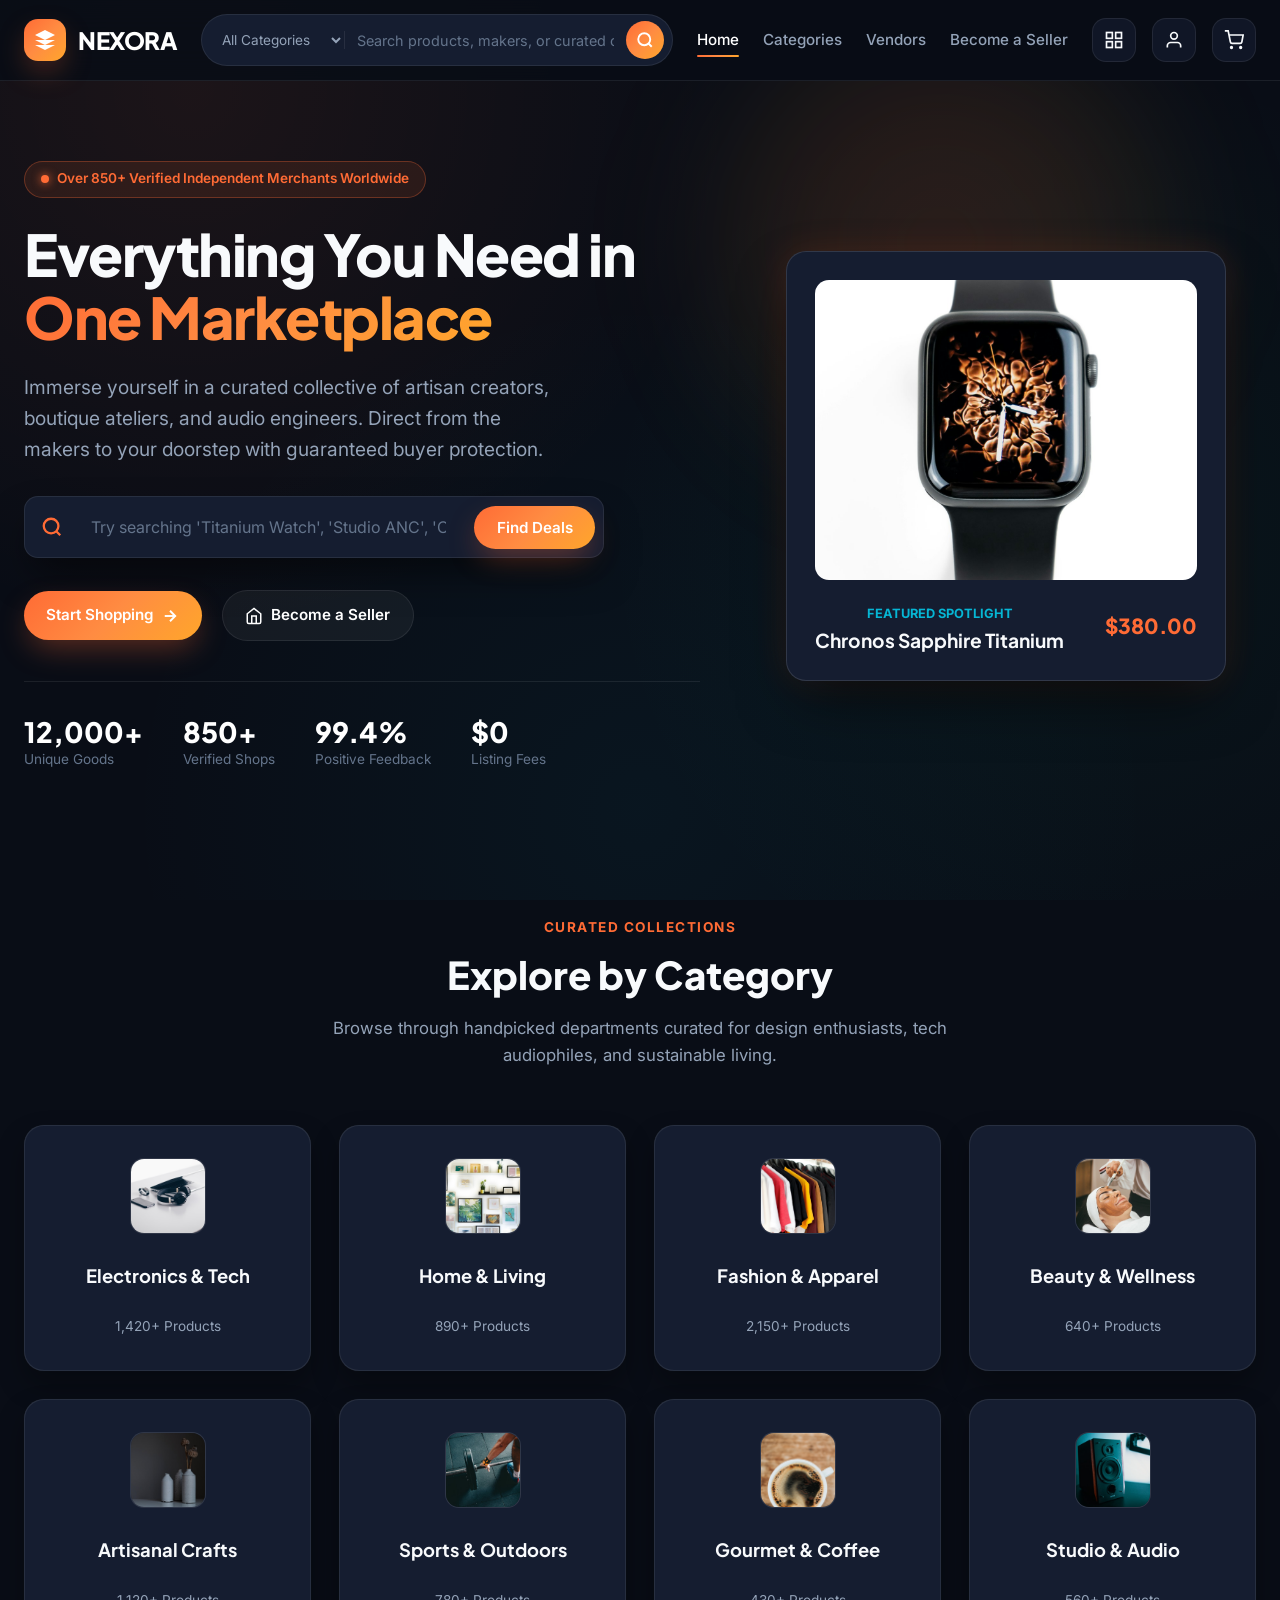
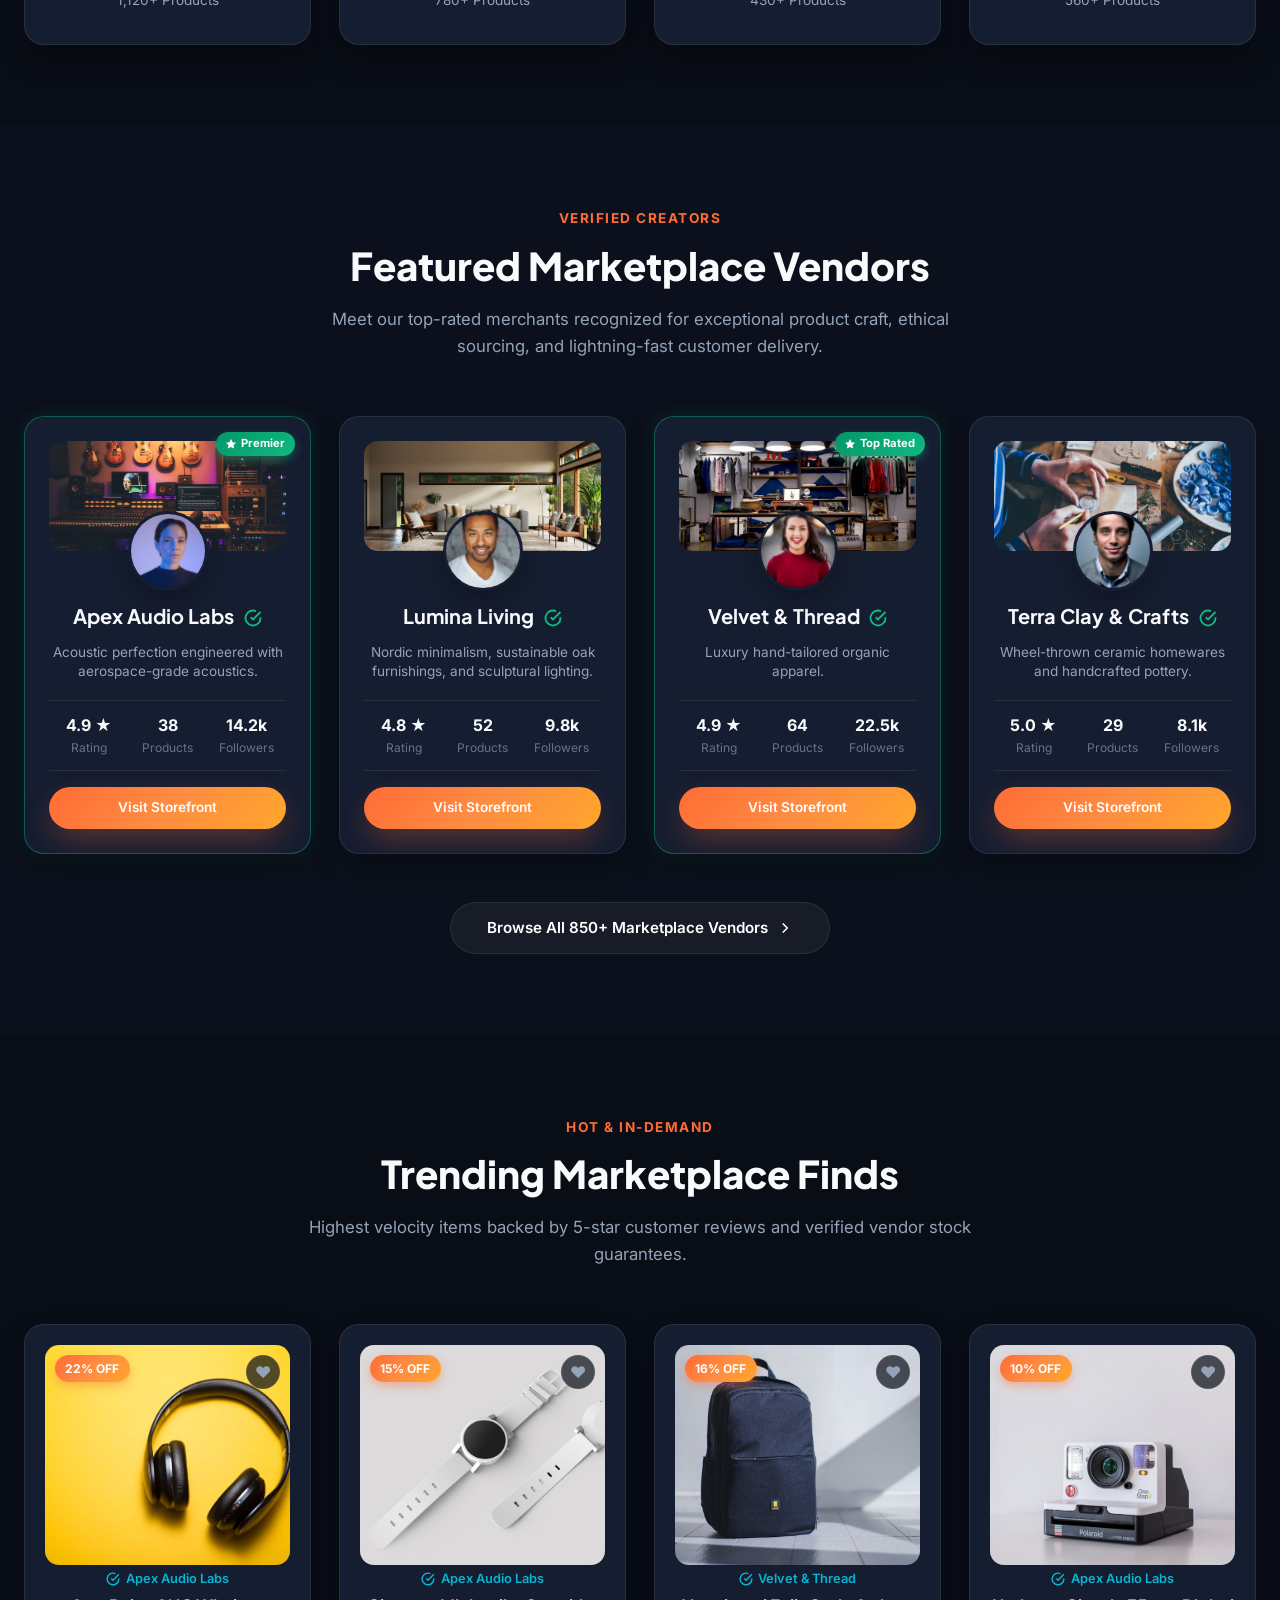
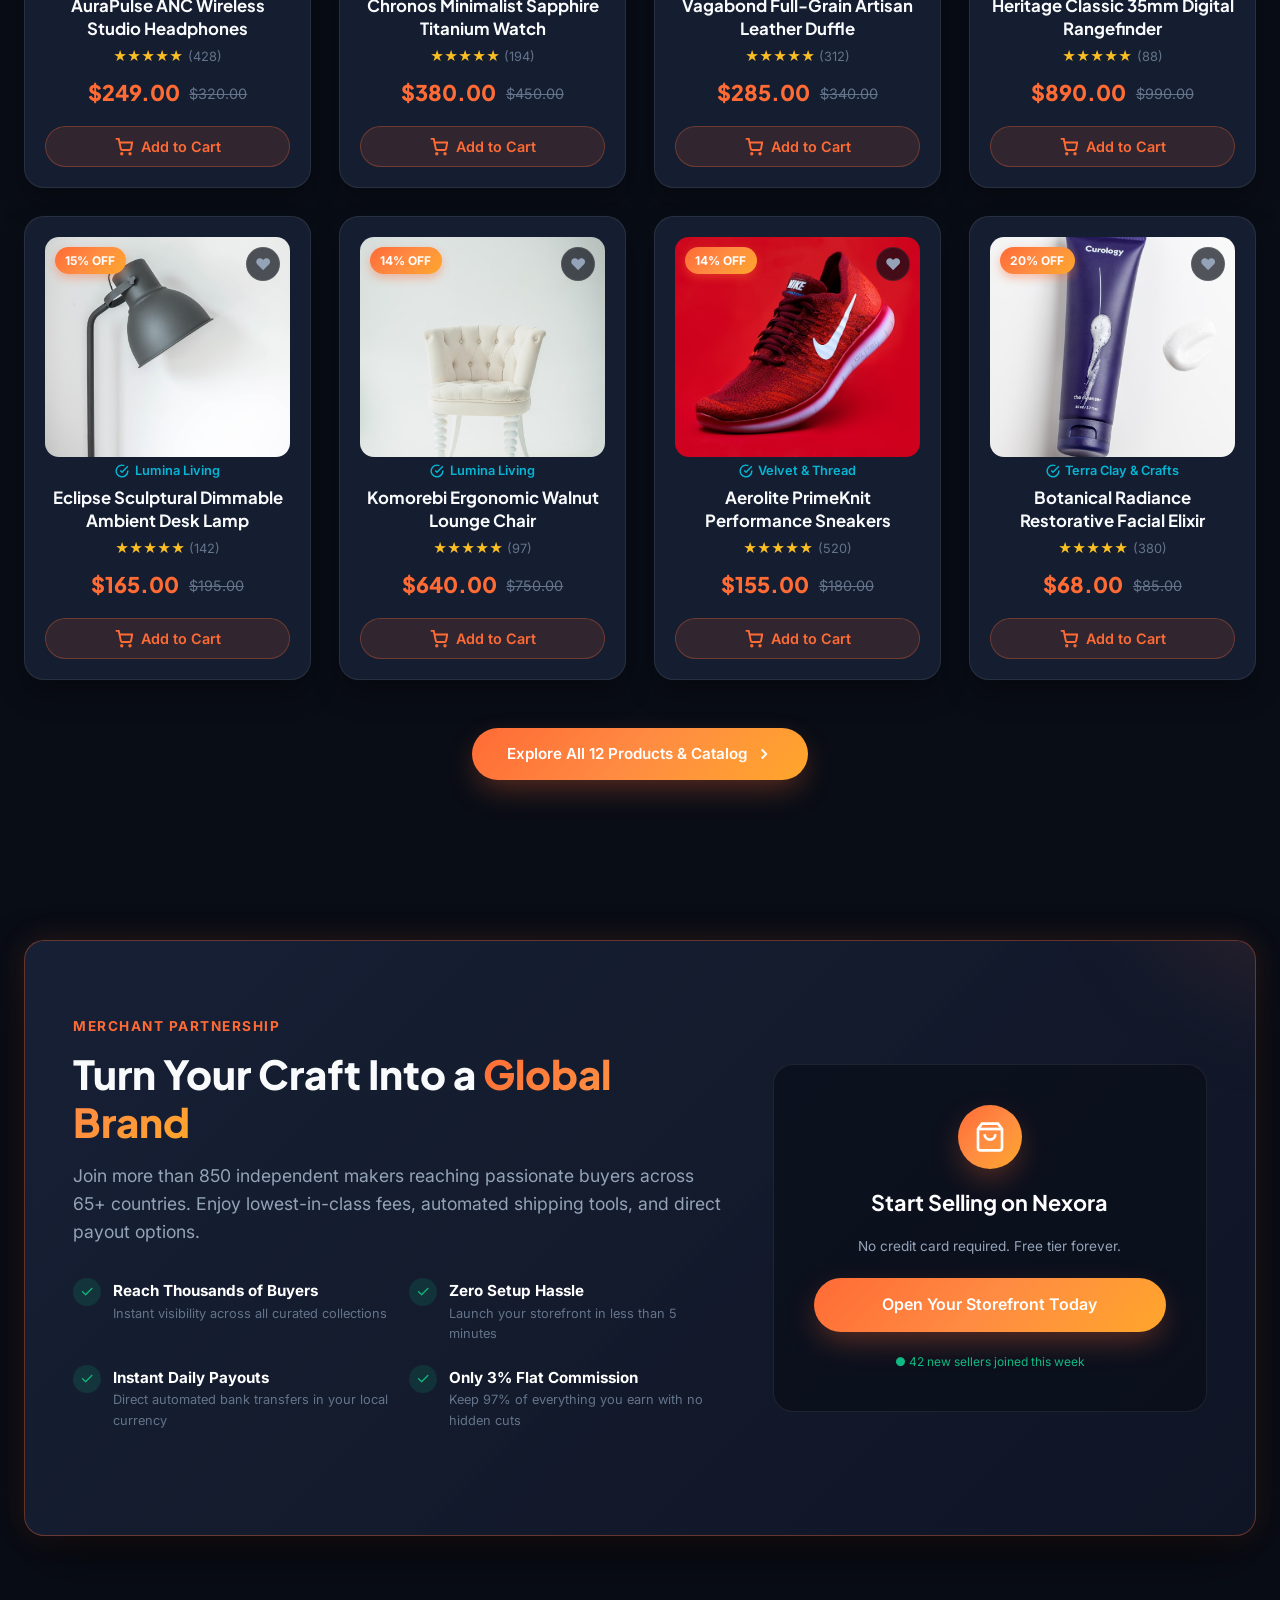
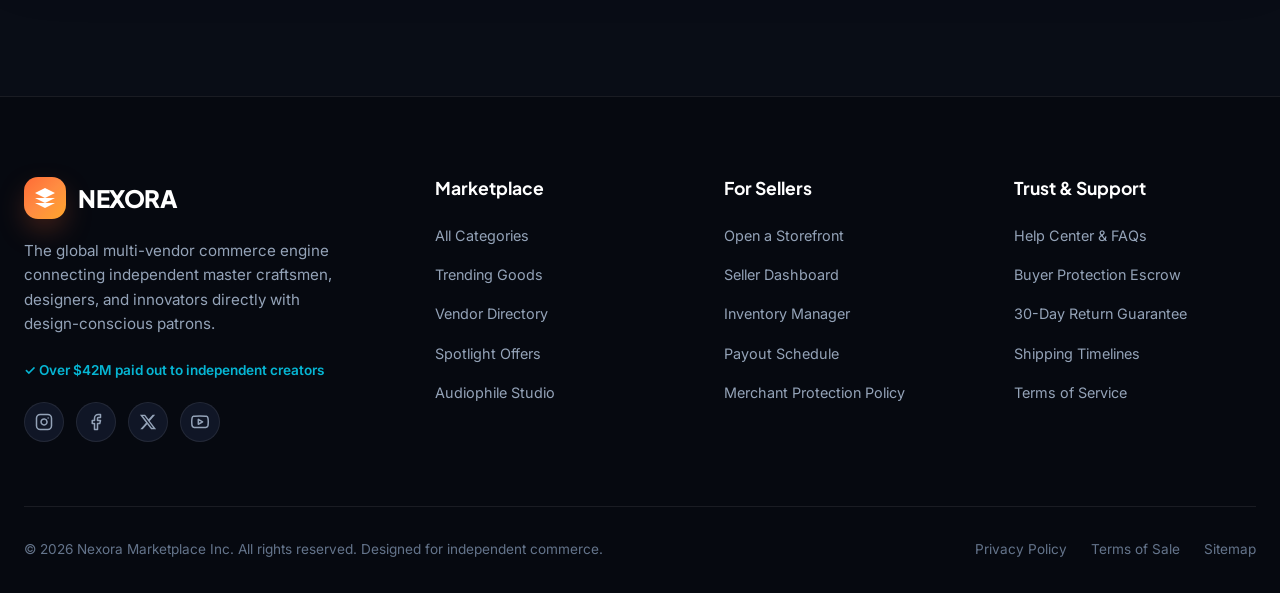
==== commit ab475708: "2" ====
--- a/index.html
+++ b/index.html
@@ -431,12 +431,12 @@
               <img src="assets/images/vendor_logo_3.jpg" alt="Velvet and Thread merchant avatar" loading="lazy">
             </div>
             <h3 class="vendor-name">
-              <span>Velvet & Thread Atelier</span>
+              <span>Velvet & Thread</span>
               <span class="verified-icon" title="Verified Merchant">
                 <svg width="18" height="18" viewBox="0 0 24 24" fill="none" stroke="currentColor" stroke-width="2.5"><path d="M22 11.08V12a10 10 0 1 1-5.93-9.14"></path><polyline points="22 4 12 14.01 9 11.01"></polyline></svg>
               </span>
             </h3>
-            <p class="vendor-tagline">Modern luxury silhouettes hand-tailored from organic fabrics.</p>
+            <p class="vendor-tagline">Luxury hand-tailored organic apparel.</p>
             <div class="vendor-metrics-row">
               <div class="vendor-metric-item">
                 <span class="vendor-metric-val">4.9 ★</span>
--- a/assets/css/main.css
+++ b/assets/css/main.css
@@ -553,11 +553,11 @@
   display: flex;
   flex-direction: column;
   align-items: center;
-  justify-content: center;
+  justify-content: flex-start;
   text-align: center;
   height: 100%;
   padding: 2rem 1.25rem;
-  gap: 1rem;
+  gap: 0.85rem;
 }
 
 .category-icon-box {
@@ -568,8 +568,9 @@
   border: 1px solid var(--border-subtle);
   display: grid;
   place-items: center;
-  margin-bottom: 0.5rem;
+  margin-bottom: 0.35rem;
   overflow: hidden;
+  flex-shrink: 0;
   transition: transform var(--transition-normal), border-color var(--transition-normal);
 }
 
@@ -595,10 +596,12 @@
   font-weight: 700;
   color: var(--text-main);
   margin-bottom: 0.25rem;
-  min-height: 1.6rem;
+  min-height: 2.85rem;
   display: flex;
   align-items: center;
   justify-content: center;
+  text-align: center;
+  line-height: 1.3;
 }
 
 .category-count {
@@ -1239,7 +1242,7 @@
 .cart-drawer {
   position: fixed;
   top: 0;
-  right: -480px;
+  right: 0;
   width: 100%;
   max-width: 450px;
   height: 100vh;
@@ -1249,11 +1252,17 @@
   display: flex;
   flex-direction: column;
   box-shadow: -15px 0 45px rgba(0, 0, 0, 0.7);
-  transition: right var(--transition-normal);
+  transform: translateX(100%);
+  transition: transform var(--transition-normal), visibility var(--transition-normal);
+  visibility: hidden;
+  pointer-events: none;
 }
 
 .cart-drawer.open {
   right: 0;
+  transform: translateX(0);
+  visibility: visible;
+  pointer-events: auto;
 }
 
 .cart-header {
@@ -1415,7 +1424,7 @@
 .mobile-menu-drawer {
   position: fixed;
   top: 0;
-  right: -380px;
+  right: 0;
   width: 100%;
   max-width: 360px;
   height: 100vh;
@@ -1425,13 +1434,19 @@
   display: flex;
   flex-direction: column;
   box-shadow: -15px 0 45px rgba(0, 0, 0, 0.8);
-  transition: right var(--transition-normal);
+  transform: translateX(100%);
+  transition: transform var(--transition-normal), visibility var(--transition-normal);
   overflow-y: auto;
   overscroll-behavior: contain;
+  visibility: hidden;
+  pointer-events: none;
 }
 
 .mobile-menu-drawer.open {
   right: 0;
+  transform: translateX(0);
+  visibility: visible;
+  pointer-events: auto;
 }
 
 .mobile-menu-header {
@@ -2008,18 +2023,46 @@
     padding: 1.25rem;
     max-width: 100%;
   }
-  /* Small Tab & Mobile: categories stay 2 columns centered down to 480px */
+  /* Small Tab & Mobile: categories 2-column grid with equal stretch heights */
   .categories-grid {
+    display: grid !important;
+    grid-template-columns: repeat(2, 1fr) !important;
+    gap: 1rem !important;
+    align-items: stretch !important;
+  }
+  .categories-grid > * {
+    width: 100% !important;
+    max-width: 100% !important;
+    flex: none !important;
+    height: 100% !important;
     display: flex !important;
-    flex-wrap: wrap !important;
+    flex-direction: column !important;
+    box-sizing: border-box !important;
+  }
+  .category-card {
+    padding: 1.5rem 0.75rem !important;
+    gap: 0.65rem !important;
+    height: 100% !important;
+    justify-content: flex-start !important;
+  }
+  .category-icon-box {
+    width: 68px !important;
+    height: 68px !important;
+    flex-shrink: 0 !important;
+    margin-bottom: 0.25rem !important;
+  }
+  .category-title {
+    font-size: 1.05rem !important;
+    min-height: 2.85rem !important;
+    line-height: 1.3 !important;
+    text-align: center !important;
+    display: flex !important;
+    align-items: center !important;
     justify-content: center !important;
-    gap: 1rem !important;
-  }
-  .categories-grid > * {
-    flex: 0 1 calc((100% - 1rem) / 2) !important;
-    max-width: calc((100% - 1rem) / 2) !important;
-    width: calc((100% - 1rem) / 2) !important;
-    box-sizing: border-box;
+  }
+  .category-count {
+    margin-top: auto !important;
+    font-size: 0.8rem !important;
   }
 
   .vendors-grid, 
@@ -2092,9 +2135,22 @@
     gap: 0.75rem !important;
   }
   .categories-grid > * {
-    flex: 0 1 calc((100% - 0.75rem) / 2) !important;
-    max-width: calc((100% - 0.75rem) / 2) !important;
-    width: calc((100% - 0.75rem) / 2) !important;
+    width: 100% !important;
+    max-width: 100% !important;
+    flex: none !important;
+    height: 100% !important;
+  }
+  .category-card {
+    padding: 1.25rem 0.65rem !important;
+    gap: 0.55rem !important;
+  }
+  .category-icon-box {
+    width: 62px !important;
+    height: 62px !important;
+  }
+  .category-title {
+    font-size: 0.95rem !important;
+    min-height: 2.65rem !important;
   }
 }
 
